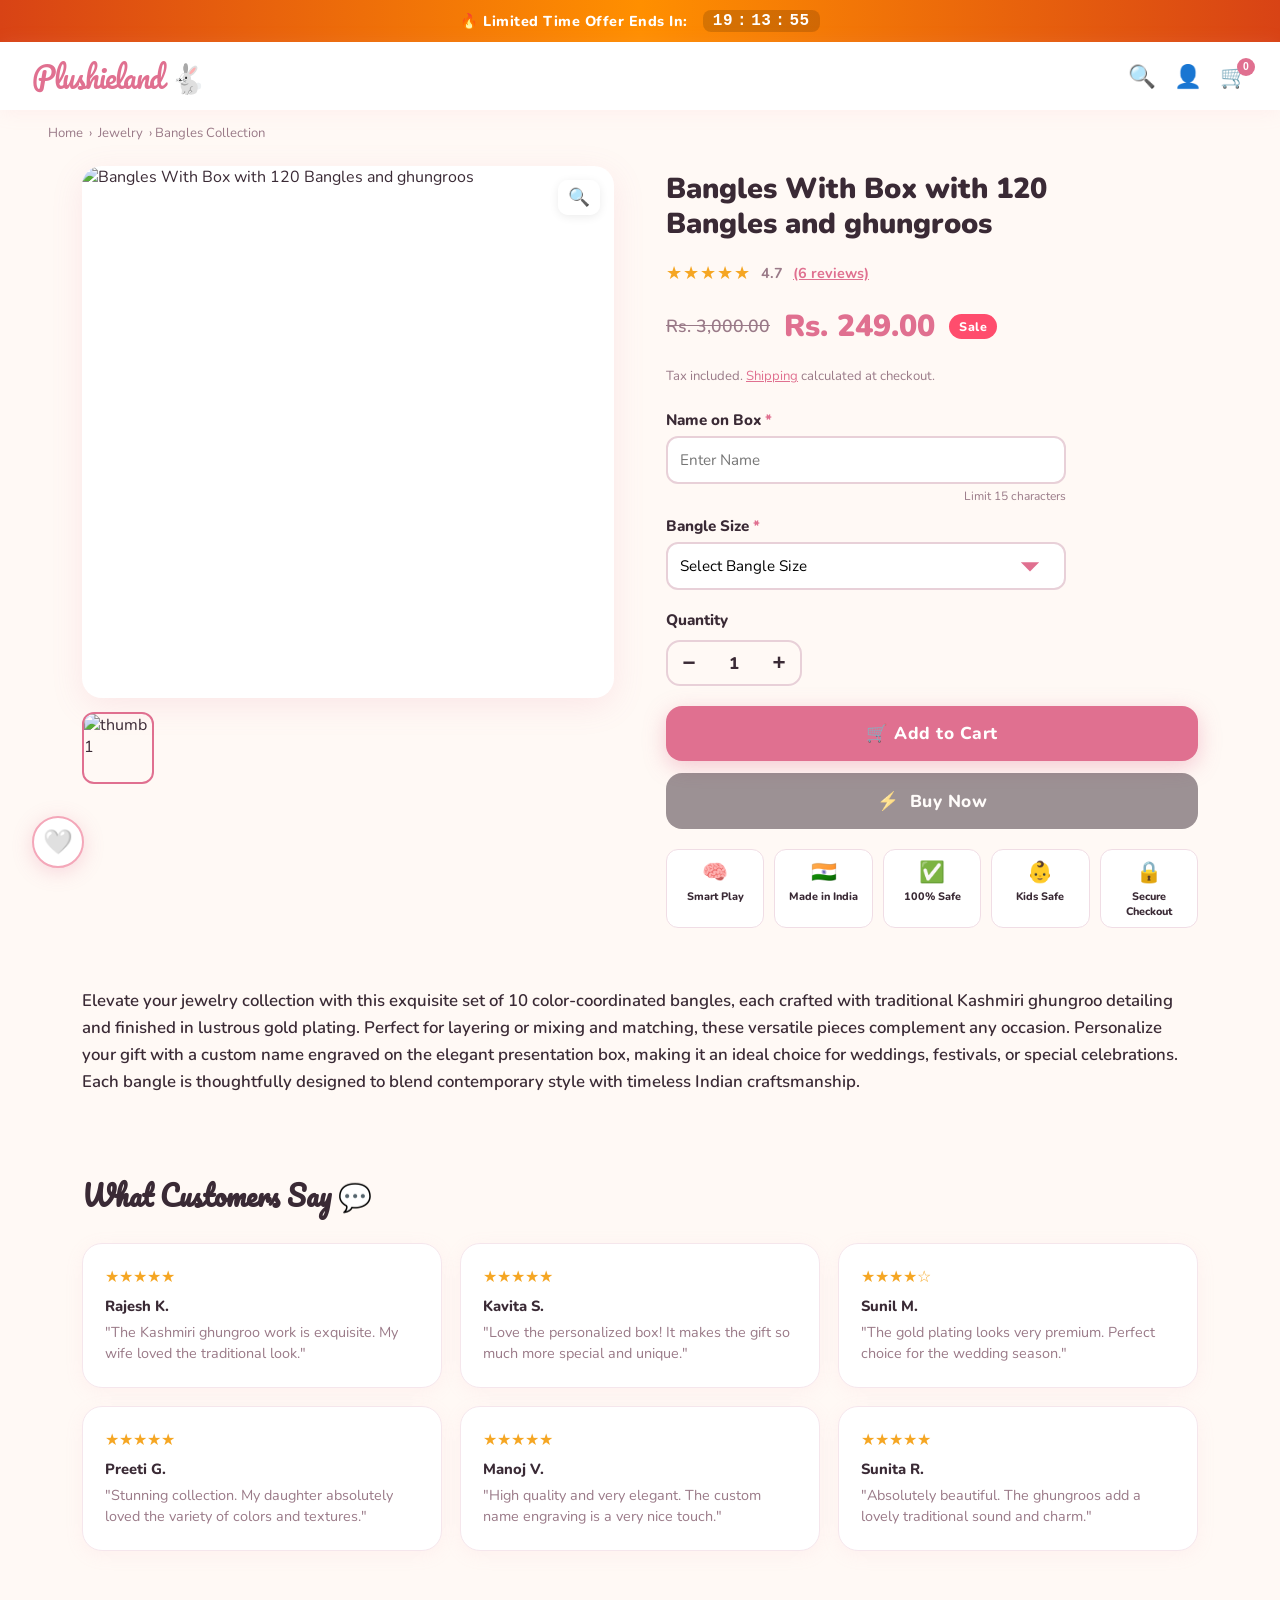
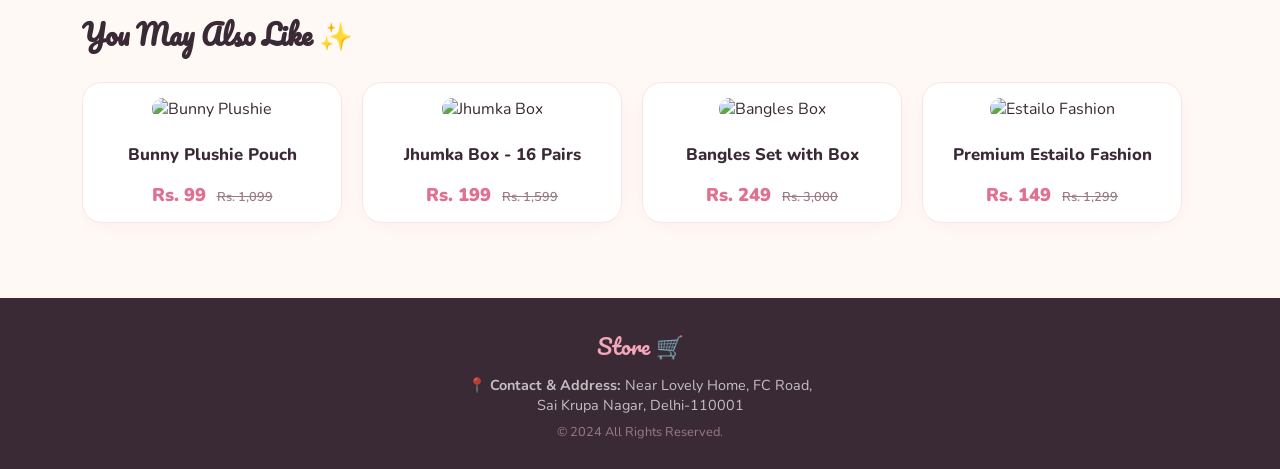
==== bangles.html @ 01133763 "first commit" ====
<!DOCTYPE html>
<html lang="en">

<head>
    <meta charset="UTF-8">
    <meta name="viewport" content="width=device-width, initial-scale=1.0">
    <title>Bangles With Box with 120 Bangles and ghungroos</title>
    <link href="https://fonts.googleapis.com/css2?family=Nunito:wght@400;600;700;800;900&family=Pacifico&display=swap"
        rel="stylesheet">
    <link rel="stylesheet" href="style.css">
</head>

<body>

    <div class="announcement">
        <span class="offer-text">🔥 Limited Time Offer Ends In:</span>
        <div id="countdown" class="countdown-timer">
            <span id="hours" class="timer-unit">00</span>:
            <span id="minutes" class="timer-unit">00</span>:
            <span id="seconds" class="timer-unit">00</span>
        </div>
    </div>

    <header>
        <div class="logo">Plushieland 🐇</div>
        <nav>
            <!-- Navigation hidden as requested -->
        </nav>
        <div class="header-icons">
            <button title="Search">🔍</button>
            <button title="Account">👤</button>
            <button title="Cart" style="position:relative">
                🛒
                <span class="cart-badge" id="cartCount">0</span>
            </button>
        </div>
    </header>

    <div class="breadcrumb">
        <a href="#">Home</a> › <a href="#">Jewelry</a> › Bangles Collection
    </div>

    <section class="product-section">
        <div class="gallery fade-up">
            <div class="main-image-wrap" id="mainImageWrap">
                <img id="mainImage"
                    src="https://coveradda24.myshopify.com/cdn/shop/files/647450007_918745181206935_5826188398344680965_n.jpg?v=1773213151&width=1200"
                    alt="Bangles With Box with 120 Bangles and ghungroos">
                <button class="zoom-btn" onclick="openModal()" title="Zoom">🔍</button>
            </div>
            <div class="thumbnails" id="thumbnails"></div>
        </div>

        <!-- PRODUCT INFO -->
        <div class="product-info">
            <div class="fade-up">
                <h1 class="product-title" style="font-size:1.8rem; font-family:'Nunito', sans-serif; font-weight:900;">Bangles With Box with 120<br>Bangles and ghungroos</h1>
            </div>
            <div class="rating-row fade-up">
                <span class="stars">★★★★★</span>
                <span class="rating-count">4.7</span>
                <span class="review-link">(6 reviews)</span>
            </div>
            <div class="price-row fade-up">
                <span class="original-price">Rs. 3,000.00</span>
                <span class="sale-price">Rs. 249.00</span>
                <span class="badge-save">Sale</span>
            </div>
            <p class="tax-note fade-up">Tax included. <a href="#">Shipping</a> calculated at checkout.</p>

            <div class="custom-fields fade-up" style="margin-top: 5px;">
                <div style="font-weight: 800; font-size: 0.95rem; margin-bottom: 6px;">Name on Box <span style="color:var(--deep-pink);">*</span></div>
                <input type="text" id="boxName" placeholder="Enter Name" maxlength="15" style="width:100%; max-width: 400px; padding:12px; border:2px solid #e8d0d8; border-radius:12px; font-family:'Nunito', sans-serif; font-size:0.95rem; outline:none; transition:border-color .2s; margin-bottom:4px;">
                <div style="font-size:0.75rem; color:var(--muted); text-align:right; max-width: 400px; margin-bottom: 12px;">Limit 15 characters</div>

                <div style="font-weight: 800; font-size: 0.95rem; margin-bottom: 6px;">Bangle Size <span style="color:var(--deep-pink);">*</span></div>
                <select id="bangleSize" style="width:100%; max-width: 400px; padding:12px; border:2px solid #e8d0d8; border-radius:12px; font-family:'Nunito', sans-serif; font-size:0.95rem; outline:none; transition:border-color .2s; appearance:none; background:#fff url('data:image/svg+xml;utf8,<svg fill=%22%23e07090%22 viewBox=%220 0 24 24%22 xmlns=%22http://www.w3.org/2000/svg%22><path d=%22M7 10l5 5 5-5z%22/></svg>') no-repeat right 12px center;">
                    <option value="" disabled selected>Select Bangle Size</option>
                    <option value="2.2">2.2</option>
                    <option value="2.4">2.4</option>
                    <option value="2.6">2.6</option>
                    <option value="2.8">2.8</option>
                </select>
            </div>

            <div class="qty-section fade-up">
                <div class="qty-label">Quantity</div>
                <div class="qty-controls">
                    <button class="qty-btn" onclick="changeQty(-1)">−</button>
                    <span class="qty-value" id="qtyValue">1</span>
                    <button class="qty-btn" onclick="changeQty(1)">+</button>
                </div>
            </div>

            <div class="cta-buttons fade-up">
                <button class="btn-cart" onclick="addToCart()">🛒 Add to Cart</button>
                <button class="btn-buy" id="btnBuyNow" onclick="openCheckout()" disabled>
                    <span class="btn-buy-icon">⚡</span> Buy Now
                </button>
            </div>

            <div class="trust-badges fade-up">
                <div class="badge"><span class="badge-icon">🧠</span>Smart Play</div>
                <div class="badge"><span class="badge-icon">🇮🇳</span>Made in India</div>
                <div class="badge"><span class="badge-icon">✅</span>100% Safe</div>
                <div class="badge"><span class="badge-icon">👶</span>Kids Safe</div>
                <div class="badge"><span class="badge-icon">🔒</span>Secure Checkout</div>
            </div>
        </div>
    </section>

    <section class="product-description-section fade-up">
        <p style="color:var(--text); font-weight:600; font-size:1.05rem; line-height: 1.6;">Elevate your jewelry collection with this exquisite set of 10 color-coordinated bangles, each crafted with traditional Kashmiri ghungroo detailing and finished in lustrous gold plating. Perfect for layering or mixing and matching, these versatile pieces complement any occasion. Personalize your gift with a custom name engraved on the elegant presentation box, making it an ideal choice for weddings, festivals, or special celebrations. Each bangle is thoughtfully designed to blend contemporary style with timeless Indian craftsmanship.</p>
    </section>

    <!-- REVIEWS -->
    <section class="reviews-section fade-up">
        <h2 class="reviews-title">What Customers Say 💬</h2>
        <div class="reviews-grid" id="reviewsGrid"></div>
    </section>

    <!-- RECOMMENDATIONS -->
    <section class="recommendations-section fade-up" style="max-width: 1180px; margin: 0 auto; padding: 0 32px 60px;">
        <h2 class="reviews-title" style="margin-bottom: 24px;">You May Also Like ✨</h2>
        <div class="reviews-grid" style="display: flex; gap: 20px; overflow-x: auto; padding-bottom: 15px;">
            <a href="index.html" style="text-decoration:none; color:inherit; display:block; min-width: 260px; max-width: 290px;">
                <div class="review-card" style="padding: 15px; text-align: center;">
                    <img src="https://www.hellokidology.in/cdn/shop/files/7_c1ccd535-9aeb-4dd8-8a58-77f606a7223f.jpg?v=1741688694&width=300" 
                         alt="Bunny Plushie" style="width:100%; height:220px; object-fit:cover; border-radius:12px; margin-bottom:12px;">
                    <h4 style="font-family:'Nunito', sans-serif; font-weight:800; font-size:1.05rem; margin-bottom:6px; min-height: 44px; display:flex; align-items:center; justify-content:center;">Bunny Plushie Pouch</h4>
                    <div style="color:var(--deep-pink); font-weight:900; font-size:1.15rem;">Rs. 99 <span style="font-size:0.8rem; color:var(--muted); text-decoration:line-through; font-weight:600; margin-left:6px;">Rs. 1,099</span></div>
                </div>
            </a>
            <a href="jhumka.html" style="text-decoration:none; color:inherit; display:block; min-width: 260px; max-width: 290px;">
                <div class="review-card" style="padding: 15px; text-align: center;">
                    <img src="https://coveradda24.myshopify.com/cdn/shop/files/WhatsAppImage2026-01-15at1.33.34PM_fd3e5de8-1d97-4501-95ee-af4d879c958d.jpg?v=1768652364&width=300" 
                         alt="Jhumka Box" style="width:100%; height:220px; object-fit:cover; border-radius:12px; margin-bottom:12px;">
                    <h4 style="font-family:'Nunito', sans-serif; font-weight:800; font-size:1.05rem; margin-bottom:6px; min-height: 44px; display:flex; align-items:center; justify-content:center;">Jhumka Box - 16 Pairs</h4>
                    <div style="color:var(--deep-pink); font-weight:900; font-size:1.15rem;">Rs. 199 <span style="font-size:0.8rem; color:var(--muted); text-decoration:line-through; font-weight:600; margin-left:6px;">Rs. 1,599</span></div>
                </div>
            </a>
            <a href="bangles.html" style="text-decoration:none; color:inherit; display:block; min-width: 260px; max-width: 290px;">
                <div class="review-card" style="padding: 15px; text-align: center;">
                    <img src="https://coveradda24.myshopify.com/cdn/shop/files/647450007_918745181206935_5826188398344680965_n.jpg?v=1773213151&width=300" 
                         alt="Bangles Box" style="width:100%; height:220px; object-fit:cover; border-radius:12px; margin-bottom:12px;">
                    <h4 style="font-family:'Nunito', sans-serif; font-weight:800; font-size:1.05rem; margin-bottom:6px; min-height: 44px; display:flex; align-items:center; justify-content:center;">Bangles Set with Box</h4>
                    <div style="color:var(--deep-pink); font-weight:900; font-size:1.15rem;">Rs. 249 <span style="font-size:0.8rem; color:var(--muted); text-decoration:line-through; font-weight:600; margin-left:6px;">Rs. 3,000</span></div>
                </div>
            </a>
            <a href="estailo.html" style="text-decoration:none; color:inherit; display:block; min-width: 260px; max-width: 290px;">
                <div class="review-card" style="padding: 15px; text-align: center;">
                    <img src="https://estailofashion.com/cdn/shop/files/4_59e5e57f-431f-4287-ab7e-eeb4fd33b0b4.jpg?v=1755532783&width=300" 
                         alt="Estailo Fashion" style="width:100%; height:220px; object-fit:cover; border-radius:12px; margin-bottom:12px;">
                    <h4 style="font-family:'Nunito', sans-serif; font-weight:800; font-size:1.05rem; margin-bottom:6px; min-height: 44px; display:flex; align-items:center; justify-content:center;">Premium Estailo Fashion</h4>
                    <div style="color:var(--deep-pink); font-weight:900; font-size:1.15rem;">Rs. 149 <span style="font-size:0.8rem; color:var(--muted); text-decoration:line-through; font-weight:600; margin-left:6px;">Rs. 1,299</span></div>
                </div>
            </a>
        </div>
    </section>

    <div class="wishlist-float" title="Wishlist">🤍</div>

    <!-- ZOOM MODAL -->
    <div class="modal-overlay" id="modal" onclick="closeModal()">
        <button class="modal-close" onclick="closeModal()">✕</button>
        <img class="modal-img" id="modalImg" src="" alt="Zoomed">
    </div>

    <!-- CHECKOUT MODAL -->
    <div class="modal-overlay" id="checkoutModal">
        <div class="checkout-box">
            <button class="modal-close checkout-close" onclick="closeCheckout()">✕</button>
            <h2 class="checkout-title">Complete Purchase</h2>
            
            <!-- Step 1: Delivery Details -->
            <div id="checkoutStep1">
                <p style="margin-bottom:15px;color:var(--muted);font-size:0.9rem;">Step 1 of 2: Shipping Details</p>
                
                <div class="form-row">
                    <input type="text" class="checkout-input" id="custName" placeholder="Full Name">
                    <input type="tel" class="checkout-input" id="custPhone" placeholder="Mobile Number">
                </div>
                
                <div class="address-box">
                    <div style="display:flex; justify-content:space-between; align-items:center; margin-bottom:12px;">
                        <strong style="color:var(--text); font-size:0.95rem;">Delivery Address</strong>
                        <button class="btn-location-small" onclick="detectLocation()" title="Detect Location">📍 Auto Detect</button>
                    </div>
                    <input type="text" class="checkout-input" id="custHouse" placeholder="Flat, House no., Building, Apartment">
                    <input type="text" class="checkout-input" id="custStreet" placeholder="Area, Street, Sector, Village">
                    <input type="text" class="checkout-input" id="custLandmark" placeholder="Landmark (Optional)">
                    <div class="form-row">
                        <input type="text" class="checkout-input" id="custPincode" placeholder="Pincode">
                        <input type="text" class="checkout-input" id="custCity" placeholder="Town/City">
                    </div>
                </div>
                
                <button class="btn-buy" style="width:100%; margin-top:15px;" onclick="startCheckoutProcessing()">
                    Proceed to Payment ➡️
                </button>
            </div>

            <!-- LOADING STEP -->
            <div id="checkoutLoading" style="display: none; text-align: center; padding: 40px 0;">
                <div class="checkout-spinner"></div>
                <h3 style="color:var(--text); margin-top:20px; font-size:1.2rem;">Securing your connection...</h3>
                <p id="loadingText" style="color:var(--muted); font-size:0.9rem; margin-top:5px;">Connecting to secure server</p>
            </div>

            <!-- Step 2: Payment Method Options -->
            <div id="checkoutStep2" style="display: none;">
                <p style="margin-bottom:15px;color:var(--muted);font-size:0.9rem;">Step 2 of 3: Payment Method</p>
                <div class="delivery-badge-checkout">
                    🚚 Guaranteed Delivery: <strong id="deliveryDateStr">Tomorrow</strong>
                </div>
                <div class="payment-amount-box">
                    <span style="font-size:0.9rem;color:var(--muted);">Total Amount</span>
                    <strong id="methodAmountStr">Rs. 249</strong>
                </div>
                
                <h4 style="margin-bottom:12px; color:var(--text); font-family:'Nunito', sans-serif;">Select Payment Method</h4>
                
                <div class="payment-option selected" id="optUPI" onclick="selectPaymentMethod('UPI')">
                    <span class="pay-icon">📱</span>
                    <div style="flex:1;">
                        <strong>UPI / QR Code</strong>
                        <p style="font-size:0.8rem; color:var(--muted);">GPay, PhonePe, Paytm (Recommended)</p>
                    </div>
                    <div class="radio-circle" id="radioUPI"></div>
                </div>
                
                <div class="payment-option" id="optCard" onclick="selectPaymentMethod('Card')">
                    <span class="pay-icon">💳</span>
                    <div style="flex:1;">
                        <strong>Credit / Debit Card</strong>
                        <p style="font-size:0.8rem; color:var(--muted);">Visa, MasterCard, RuPay</p>
                    </div>
                    <div class="radio-circle" id="radioCard"></div>
                </div>
                
                <div class="payment-option" id="optCOD" onclick="selectPaymentMethod('COD')">
                    <span class="pay-icon">💵</span>
                    <div style="flex:1;">
                        <strong>Cash on Delivery (COD)</strong>
                        <p style="font-size:0.8rem; color:var(--muted);">Pay ₹59 shipping now, balance on delivery</p>
                    </div>
                    <div class="radio-circle" id="radioCOD"></div>
                </div>
                
                <div id="codTrustNote" style="display:none; background:#fff9f5; border:1px dashed #f4a7b9; border-radius:8px; padding:10px; margin-bottom:12px; font-size:0.75rem; color:var(--deep-pink); line-height:1.3;">
                    <strong>🛡️ Note:</strong> ₹59 advance is taken solely to prevent fake orders. This amount will be <strong>100% refunded or adjusted</strong> against your final bill upon delivery.
                </div>
                
                <button class="btn-buy" style="width:100%; margin-top:10px;" onclick="proceedToFinal()">
                    <span id="btnPayText">Pay Rs. 249</span> ➡️
                </button>
                <button class="btn-cart" style="width:100%;margin-top:10px;background:#f0dde5;color:var(--text);box-shadow:none;" onclick="cancelPaymentSelect()">
                    ⬅️ Back to Address
                </button>
            </div>

            <!-- Step 3: UPI Secure Payment -->
            <div id="checkoutStep3_UPI" style="display: none;">
                <p style="margin-bottom:15px;color:var(--muted);font-size:0.9rem;">Step 3 of 3: Scan & Pay</p>
                <div class="payment-amount-box">
                    <span style="font-size:0.9rem;color:var(--muted);">Total Amount</span>
                    <strong id="finalAmountStr">Rs. 249</strong>
                </div>
                
                <p style="text-align:center;margin-bottom:10px;font-weight:700;">Scan to Pay</p>
                <div id="paymentQR" class="qr-container"></div>
                
                <p style="text-align:center;margin:10px 0;font-weight:600;color:var(--muted);">OR</p>
                
                <a href="#" id="upiLinkBtn" class="btn-buy" style="width:100%;text-decoration:none;display:flex;justify-content:center;">
                    Pay via UPI App 📱
                </a>
                
                <button class="btn-cart" style="width:100%;margin-top:10px;background:#f0dde5;color:var(--text);box-shadow:none;" onclick="goBackToMethods()">
                    ⬅️ Change Payment Method
                </button>
            </div>

            <!-- SUCCESS SCREEN -->
            <div id="checkoutStep_Success" style="display: none; text-align:center; padding: 40px 0;">
                <div style="font-size:4rem; margin-bottom:10px;">✅</div>
                <h3 style="color:#4caf7d; margin-bottom:10px; font-family:'Pacifico', cursive; font-size:1.8rem;">Order Confirmed!</h3>
                <p style="color:var(--muted);">Thank you for shopping with Plushieland.</p>
                <p style="color:var(--text); font-weight:700; margin-top:20px;">Order ID: #PL<span id="randomOrderID"></span></p>
                <button class="btn-buy" style="width:100%; margin-top:30px;" onclick="closeCheckout()">
                    Continue Shopping
                </button>
            </div>
        </div>
    </div>

    <footer>
        <div class="footer-logo">Store 🛒</div>
        <p style="margin-bottom: 8px; font-size:0.9rem;">📍 <strong>Contact & Address:</strong> Near Lovely Home, FC Road, <br>Sai Krupa Nagar, Delhi-110001</p>
        <p style="color:var(--muted); font-size:0.8rem;">© 2024 All Rights Reserved.</p>
    </footer>

    <script src="https://cdnjs.cloudflare.com/ajax/libs/qrcodejs/1.0.0/qrcode.min.js"></script>
    <script src="common.js"></script>
    <script src="bangles.js"></script>
</body>

</html>
---- style.css ----
:root {
  --pink: #f4a7b9;
  --deep-pink: #e07090;
  --soft-pink: #fde8ef;
  --green: #a8d5a2;
  --cream: #fff9f5;
  --text: #3a2a35;
  --muted: #9a7a88;
  --white: #ffffff;
  --shadow: 0 8px 32px rgba(224,112,144,0.13);
  --radius: 20px;
}

* { box-sizing: border-box; margin: 0; padding: 0; }
body { background: var(--cream); font-family: 'Nunito', sans-serif; color: var(--text); min-height: 100vh; }

/* HEADER */
header {
  background: var(--white);
  box-shadow: 0 2px 18px rgba(244,167,185,0.13);
  position: sticky; top: 0; z-index: 100;
  padding: 0 32px;
  display: flex; align-items: center; justify-content: space-between;
  height: 68px;
}
.logo { font-family: 'Pacifico', cursive; font-size: 1.8rem; color: var(--deep-pink); letter-spacing: -1px; }
nav { display: flex; gap: 28px; }
nav a { text-decoration: none; font-weight: 700; color: var(--text); font-size: 0.97rem; transition: color .2s; }
nav a:hover { color: var(--deep-pink); }
.header-icons { display: flex; gap: 18px; align-items: center; }
.header-icons button {
  background: none; border: none; cursor: pointer; font-size: 1.4rem; position: relative; color: var(--text);
}
.cart-badge {
  position: absolute; top: -5px; right: -7px;
  background: var(--deep-pink); color: #fff;
  border-radius: 50%; width: 18px; height: 18px;
  font-size: 0.65rem; font-weight: 800; display: flex; align-items: center; justify-content: center;
}

/* ANNOUNCEMENT BAR */
.announcement {
  background: linear-gradient(90deg, #d84315, #ff8f00, #d84315);
  color: #fff; text-align: center; font-size: 0.9rem; font-weight: 800;
  padding: 10px; letter-spacing: 0.5px;
  display: flex; justify-content: center; align-items: center; gap: 15px;
  animation: countdownPulse 2s ease-in-out infinite;
}
.offer-text { display: flex; align-items: center; gap: 5px; }
.countdown-timer { 
    background: rgba(0,0,0,0.15); 
    padding: 2px 10px; 
    border-radius: 8px; 
    font-family: 'Courier New', Courier, monospace; 
    font-size: 1rem;
    display: flex;
    gap: 4px;
}
.timer-unit { color: #fff; font-weight: 900; }

@keyframes countdownPulse { 0%,100% { transform: scale(1); } 50% { transform: scale(1.02); } }
@keyframes shimmer { 0%,100%{opacity:1} 50%{opacity:0.85} }

/* BREADCRUMB */
.breadcrumb {
  padding: 14px 48px; font-size: 0.82rem; color: var(--muted);
  display: flex; gap: 6px; align-items: center;
}
.breadcrumb a { color: var(--muted); text-decoration: none; }
.breadcrumb a:hover { color: var(--deep-pink); }

/* PRODUCT SECTION */
.product-section {
  max-width: 1180px; margin: 0 auto; padding: 10px 32px 60px;
  display: grid; grid-template-columns: 1fr 1fr; gap: 52px; align-items: start;
}

/* GALLERY */
.gallery { display: flex; flex-direction: column; gap: 14px; position: sticky; top: 90px; }
.main-image-wrap {
  position: relative; border-radius: var(--radius); overflow: hidden;
  background: #fff; box-shadow: var(--shadow);
  aspect-ratio: 1/1;
}
.main-image-wrap img {
  width: 100%; height: 100%; object-fit: cover;
  transition: transform 0.5s cubic-bezier(.22,.68,0,1.2);
}
.main-image-wrap:hover img { transform: scale(1.04); }
.zoom-btn {
  position: absolute; top: 14px; right: 14px;
  background: rgba(255,255,255,0.88); border: none; border-radius: 10px;
  padding: 7px 10px; cursor: pointer; font-size: 1.1rem;
  box-shadow: 0 2px 10px rgba(0,0,0,0.08);
  transition: background .2s;
}
.zoom-btn:hover { background: var(--soft-pink); }
.thumbnails {
  display: flex; gap: 10px; flex-wrap: wrap;
}
.thumb {
  width: 72px; height: 72px; border-radius: 12px; overflow: hidden;
  cursor: pointer; border: 2.5px solid transparent;
  transition: border-color .2s, transform .2s;
  flex-shrink: 0;
}
.thumb.active { border-color: var(--deep-pink); }
.thumb:hover { transform: scale(1.07); }
.thumb img { width: 100%; height: 100%; object-fit: cover; }

/* PRODUCT INFO */
.product-info { display: flex; flex-direction: column; gap: 20px; padding-top: 6px; }
.product-title { font-family: 'Pacifico', cursive; font-size: 2.1rem; color: var(--text); line-height: 1.2; }
.rating-row { display: flex; align-items: center; gap: 10px; }
.stars { color: #f5a623; font-size: 1.1rem; letter-spacing: 1px; }
.rating-count { font-size: 0.9rem; color: var(--muted); font-weight: 700; }
.review-link { font-size: 0.9rem; color: var(--deep-pink); text-decoration: underline; cursor: pointer; font-weight: 700; }

.price-row { display: flex; align-items: center; gap: 14px; }
.original-price { font-size: 1.1rem; color: var(--muted); text-decoration: line-through; font-weight: 600; }
.sale-price { font-size: 1.9rem; font-weight: 900; color: var(--deep-pink); }
.badge-save {
  background: #ff4d6d; color: #fff; font-size: 0.78rem; font-weight: 800;
  padding: 4px 10px; border-radius: 20px; letter-spacing: 0.5px;
}
.tax-note { font-size: 0.82rem; color: var(--muted); }
.tax-note a { color: var(--deep-pink); }

.style-section { display: flex; flex-direction: column; gap: 10px; }
.style-label { font-weight: 800; font-size: 0.95rem; color: var(--text); }
.style-label span { color: var(--muted); font-weight: 600; }
.style-options { display: flex; gap: 10px; }
.style-btn {
  padding: 9px 22px; border-radius: 12px; border: 2.5px solid #e8d0d8;
  background: #fff; font-family: 'Nunito', sans-serif; font-size: 0.93rem;
  font-weight: 700; cursor: pointer; color: var(--text); transition: all .2s;
}
.style-btn.active {
  border-color: var(--deep-pink); background: var(--soft-pink); color: var(--deep-pink);
}
.style-btn:hover:not(.active) { border-color: var(--pink); background: #fff0f4; }

.qty-section { display: flex; flex-direction: column; gap: 10px; }
.qty-label { font-weight: 800; font-size: 0.95rem; }
.qty-controls { display: flex; align-items: center; gap: 0; border: 2.5px solid #e8d0d8; border-radius: 14px; width: fit-content; overflow: hidden; }
.qty-btn {
  background: none; border: none; width: 42px; height: 42px;
  cursor: pointer; font-size: 1.4rem; font-weight: 700; color: var(--text);
  transition: background .2s;
}
.qty-btn:hover { background: var(--soft-pink); }
.qty-value { width: 48px; text-align: center; font-weight: 800; font-size: 1.05rem; }

.cta-buttons { display: flex; flex-direction: column; gap: 12px; }
.btn-cart {
  background: var(--deep-pink);
  color: #fff; font-family: 'Nunito', sans-serif; font-size: 1.08rem;
  font-weight: 800; border: none; border-radius: 16px; padding: 16px;
  cursor: pointer; letter-spacing: 0.5px;
  box-shadow: 0 6px 22px rgba(224,112,144,0.35);
  transition: transform .15s, box-shadow .15s, background .2s;
}
.btn-cart:hover { transform: translateY(-2px); box-shadow: 0 10px 28px rgba(224,112,144,0.45); background: #c94f7a; }
.btn-cart:active { transform: translateY(0); }
.btn-buy {
  background: var(--text);
  color: #fff; font-family: 'Nunito', sans-serif; font-size: 1.08rem;
  font-weight: 800; border: none; border-radius: 16px; padding: 16px;
  cursor: pointer; letter-spacing: 0.5px;
  box-shadow: 0 4px 16px rgba(58,42,53,0.18);
  transition: transform .15s, box-shadow .15s, background .2s;
  display: flex; align-items: center; justify-content: center; gap: 10px;
}
.btn-buy:hover { transform: translateY(-2px); background: #2a1a22; }
.btn-buy-icon { font-size: 1.1rem; }

.trust-badges {
  display: flex; gap: 10px; flex-wrap: wrap;
}
.badge {
  background: #fff; border: 1.5px solid #f0dde5; border-radius: 12px;
  padding: 8px 12px; display: flex; flex-direction: column; align-items: center;
  font-size: 0.68rem; font-weight: 800; color: var(--text); gap: 3px;
  flex: 1; min-width: 60px; text-align: center;
}
.badge .badge-icon { font-size: 1.3rem; }

/* PRODUCT DESCRIPTION SECTION */
.product-description-section {
  max-width: 1180px; margin: 0 auto; padding: 0 32px 60px;
}
.product-description-section h3 {
  font-family: 'Pacifico', cursive; font-size: 1.5rem; color: var(--text); margin-top: 24px; margin-bottom: 12px;
}
.product-description-section p, 
.product-description-section ul, 
.product-description-section ol {
  color: var(--muted); font-size: 0.95rem; margin-bottom: 16px; line-height: 1.6;
}
.product-description-section ul, .product-description-section ol {
  padding-left: 20px;
}
.product-description-section li {
  margin-bottom: 8px;
}

/* REVIEWS */
.reviews-section {
  max-width: 1180px; margin: 0 auto; padding: 0 32px 60px;
}
.reviews-title { font-family: 'Pacifico', cursive; font-size: 1.7rem; color: var(--text); margin-bottom: 24px; }
.reviews-grid { display: grid; grid-template-columns: repeat(auto-fill, minmax(280px, 1fr)); gap: 18px; }
.review-card {
  background: #fff; border-radius: var(--radius); padding: 22px;
  box-shadow: 0 4px 18px rgba(244,167,185,0.1);
  border: 1.5px solid #f5e6ec;
  transition: transform .2s;
}
.review-card:hover { transform: translateY(-3px); }
.review-stars { color: #f5a623; font-size: 1rem; }
.review-name { font-weight: 800; font-size: 0.92rem; margin-top: 8px; }
.review-text { color: var(--muted); font-size: 0.9rem; margin-top: 6px; line-height: 1.5; }

/* FOOTER */
footer {
  background: var(--text); color: rgba(255,255,255,0.7);
  text-align: center; padding: 28px;
  font-size: 0.87rem;
}
footer .footer-logo { font-family: 'Pacifico', cursive; color: var(--pink); font-size: 1.4rem; margin-bottom: 10px; }

/* FLOATING WISHLIST */
.wishlist-float {
  position: fixed; bottom: 32px; left: 32px;
  background: #fff; border-radius: 50%;
  width: 52px; height: 52px;
  box-shadow: 0 4px 20px rgba(224,112,144,0.25);
  display: flex; align-items: center; justify-content: center;
  font-size: 1.5rem; cursor: pointer; border: 2px solid var(--pink);
  transition: transform .2s;
  z-index: 99;
}
.wishlist-float:hover { transform: scale(1.12); }

/* MODAL */
.modal-overlay {
  display: none; position: fixed; inset: 0;
  background: rgba(0,0,0,0.6); z-index: 999;
  align-items: center; justify-content: center;
}
.modal-overlay.open { display: flex; }
.modal-img { max-width: 90vw; max-height: 90vh; border-radius: var(--radius); object-fit: contain; }
.modal-close {
  position: absolute; top: 20px; right: 20px;
  background: #fff; border: none; border-radius: 50%;
  width: 42px; height: 42px; font-size: 1.3rem; cursor: pointer;
}

/* CHECKOUT MODAL */
.checkout-box {
  background: var(--white);
  padding: 30px;
  border-radius: var(--radius);
  width: 90%;
  max-width: 450px;
  position: relative;
  box-shadow: var(--shadow);
  max-height: 90vh;
  overflow-y: auto;
}
.checkout-title {
  font-family: 'Pacifico', cursive;
  font-size: 1.8rem;
  color: var(--deep-pink);
  margin-bottom: 20px;
  text-align: center;
}
.checkout-input {
  width: 100%;
  padding: 14px 18px;
  border-radius: 12px;
  border: 2px solid #e8d0d8;
  font-family: 'Nunito', sans-serif;
  font-size: 1rem;
  margin-bottom: 14px;
  outline: none;
  transition: border-color .2s;
}
.checkout-input:focus {
  border-color: var(--deep-pink);
}
.btn-location {
  background: var(--soft-pink);
  border: 2px solid var(--deep-pink);
  border-radius: 12px;
  padding: 0 15px;
  cursor: pointer;
  font-size: 1.2rem;
  transition: all .2s;
}
.btn-location:hover {
  background: var(--deep-pink);
}
.payment-amount-box {
  background: var(--soft-pink);
  border-radius: 12px;
  padding: 15px;
  display: flex;
  justify-content: space-between;
  align-items: center;
  margin-bottom: 20px;
  border: 2px dashed var(--deep-pink);
}
.payment-amount-box strong {
  font-size: 1.5rem;
  color: var(--deep-pink);
}
.qr-container {
  display: flex;
  justify-content: center;
  background: #fff;
  padding: 15px;
  border-radius: 12px;
  border: 1.5px solid #eee;
  width: fit-content;
  margin: 0 auto;
}
.checkout-close {
  top: 15px;
  right: 15px;
  box-shadow: 0 2px 10px rgba(0,0,0,0.1);
}

.form-row { display: flex; gap: 10px; margin-bottom: 0px; }
.form-row .checkout-input { margin-bottom: 12px; }
.address-box {
  background: #fafafa;
  border: 1px solid #f0dde5;
  border-radius: 12px;
  padding: 15px;
  margin-top: 10px;
}
.btn-location-small {
  background: var(--soft-pink);
  color: var(--deep-pink);
  border: none;
  border-radius: 6px;
  padding: 5px 10px;
  font-size: 0.8rem;
  font-weight: 800;
  cursor: pointer;
  transition: all .2s;
}
.btn-location-small:hover {
  background: var(--deep-pink);
  color: white;
}
.checkout-spinner {
  width: 50px;
  height: 50px;
  border: 4px solid var(--soft-pink);
  border-top-color: var(--deep-pink);
  border-radius: 50%;
  animation: spin 1s linear infinite;
  margin: 0 auto;
}
@keyframes spin { 100% { transform: rotate(360deg); } }

.payment-option {
  display: flex;
  align-items: center;
  gap: 12px;
  padding: 15px;
  border: 2px solid #e8d0d8;
  border-radius: 12px;
  margin-bottom: 12px;
  cursor: pointer;
  transition: all .2s;
  background: white;
}
.payment-option:hover {
  border-color: var(--pink);
  background: #fffafa;
}
.payment-option.selected {
  border-color: var(--deep-pink);
  background: var(--soft-pink);
}
.pay-icon {
  font-size: 1.8rem;    
}
.radio-circle {
  width: 20px;
  height: 20px;
  border-radius: 50%;
  border: 2px solid #ccc;
  display: flex;
  justify-content: center;
  align-items: center;
}
.payment-option.selected .radio-circle {
  border-color: var(--deep-pink);
}
.payment-option.selected .radio-circle::after {
  content: '';
  width: 10px;
  height: 10px;
  background: var(--deep-pink);
  border-radius: 50%;
}

.btn-buy:disabled {
  opacity: 0.5;
  cursor: not-allowed;
  transform: none;
  box-shadow: none;
}
@keyframes pulseBuy {
  0% { transform: scale(1); box-shadow: 0 4px 16px rgba(58,42,53,0.18); }
  50% { transform: scale(1.05); box-shadow: 0 10px 24px rgba(58,42,53,0.4); }
  100% { transform: scale(1); box-shadow: 0 4px 16px rgba(58,42,53,0.18); }
}

/* RESPONSIVE */
@media (max-width: 800px) {
  .product-section { grid-template-columns: 1fr; gap: 30px; padding: 10px 16px 40px; }
  .gallery { position: static; }
  nav { display: none; }
  .breadcrumb { padding: 10px 16px; }
  .product-description-section { padding: 0 16px 40px; }
  .reviews-section { padding: 0 16px 40px; }
}

/* ENTRY ANIMATION */
.fade-up { opacity: 0; transform: translateY(24px); animation: fadeUp .6s forwards; }
@keyframes fadeUp { to { opacity: 1; transform: none; } }
.fade-up:nth-child(1) { animation-delay: .05s; }
.fade-up:nth-child(2) { animation-delay: .12s; }
.fade-up:nth-child(3) { animation-delay: .19s; }
.fade-up:nth-child(4) { animation-delay: .26s; }
.fade-up:nth-child(5) { animation-delay: .33s; }
.fade-up:nth-child(6) { animation-delay: .40s; }
.fade-up:nth-child(7) { animation-delay: .47s; }
.fade-up:nth-child(8) { animation-delay: .54s; }
/* DELIVERY BADGE */
.delivery-badge-checkout {
  background: #e8f5e9;
  color: #2e7d32;
  border: 1px solid #c8e6c9;
  border-radius: 10px;
  padding: 12px;
  margin-bottom: 20px;
  display: flex;
  align-items: center;
  gap: 10px;
  font-size: 0.95rem;
  font-weight: 700;
  animation: slideIn .4s forwards;
}
@keyframes slideIn { from { opacity: 0; transform: translateY(-10px); } to { opacity: 1; transform: none; } }

/* RESPONSIVE TIMER */
@media (max-width: 600px) {
  .announcement { flex-direction: column; gap: 5px; padding: 12px 10px; font-size: 0.82rem; }
  .countdown-timer { font-size: 0.9rem; }
}
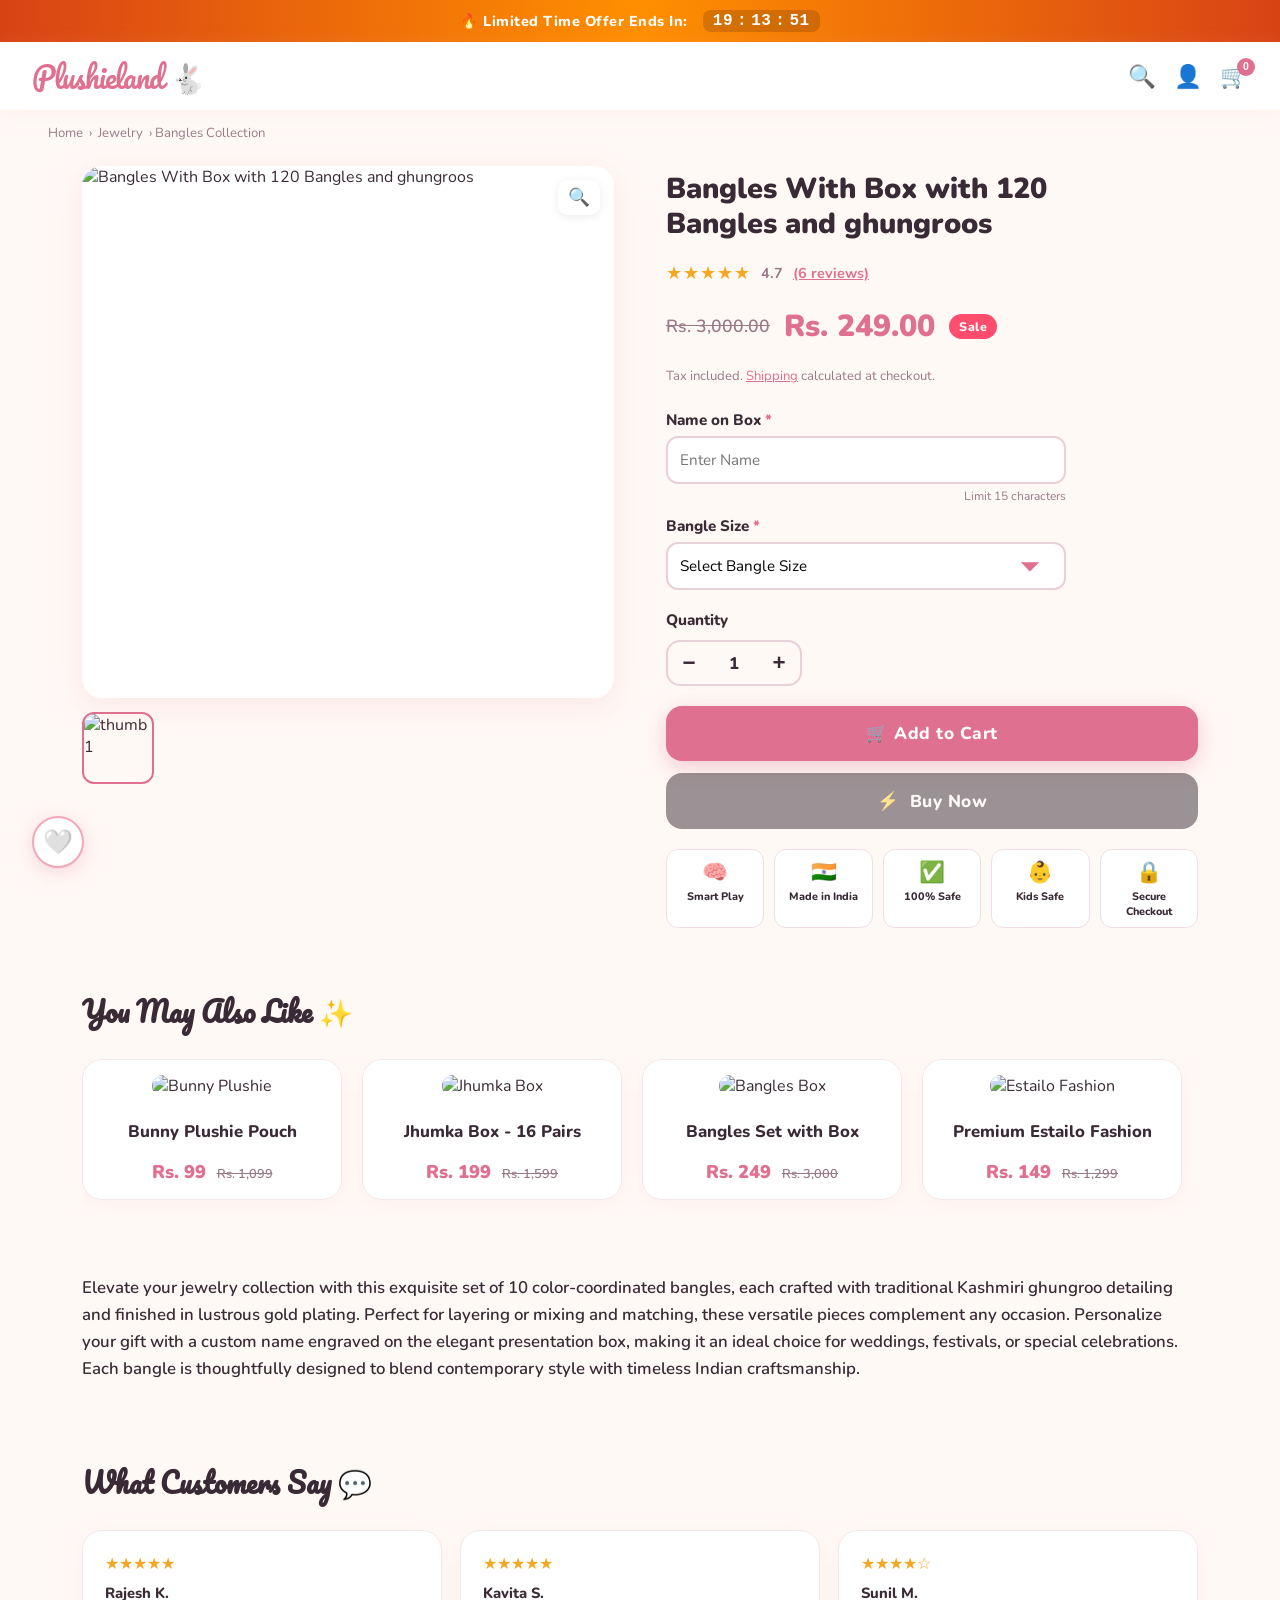
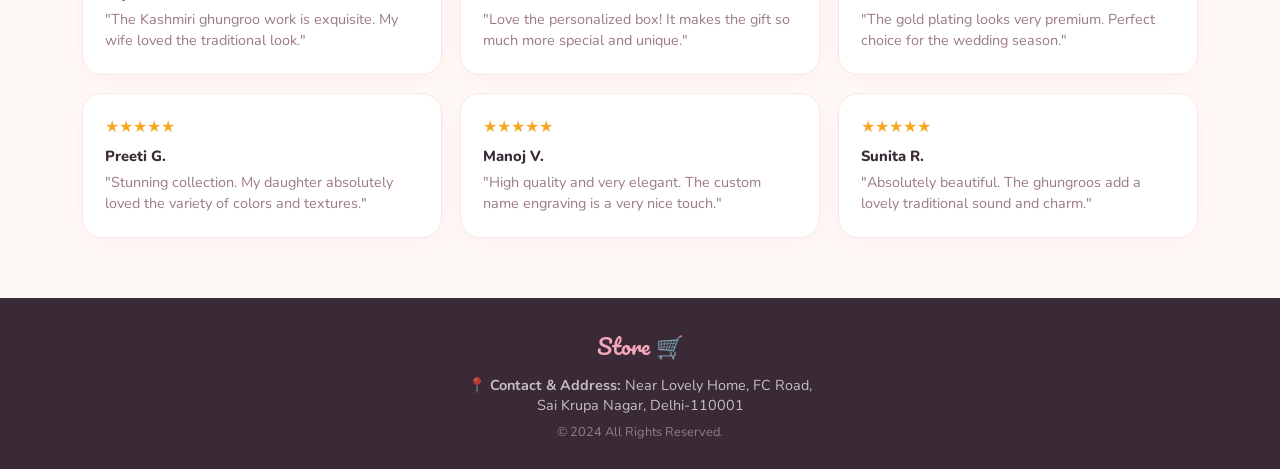
==== commit 6a335126: "update" ====
--- a/bangles.html
+++ b/bangles.html
@@ -109,16 +109,6 @@
         </div>
     </section>
 
-    <section class="product-description-section fade-up">
-        <p style="color:var(--text); font-weight:600; font-size:1.05rem; line-height: 1.6;">Elevate your jewelry collection with this exquisite set of 10 color-coordinated bangles, each crafted with traditional Kashmiri ghungroo detailing and finished in lustrous gold plating. Perfect for layering or mixing and matching, these versatile pieces complement any occasion. Personalize your gift with a custom name engraved on the elegant presentation box, making it an ideal choice for weddings, festivals, or special celebrations. Each bangle is thoughtfully designed to blend contemporary style with timeless Indian craftsmanship.</p>
-    </section>
-
-    <!-- REVIEWS -->
-    <section class="reviews-section fade-up">
-        <h2 class="reviews-title">What Customers Say 💬</h2>
-        <div class="reviews-grid" id="reviewsGrid"></div>
-    </section>
-
     <!-- RECOMMENDATIONS -->
     <section class="recommendations-section fade-up" style="max-width: 1180px; margin: 0 auto; padding: 0 32px 60px;">
         <h2 class="reviews-title" style="margin-bottom: 24px;">You May Also Like ✨</h2>
@@ -158,6 +148,18 @@
         </div>
     </section>
 
+
+    <section class="product-description-section fade-up">
+        <p style="color:var(--text); font-weight:600; font-size:1.05rem; line-height: 1.6;">Elevate your jewelry collection with this exquisite set of 10 color-coordinated bangles, each crafted with traditional Kashmiri ghungroo detailing and finished in lustrous gold plating. Perfect for layering or mixing and matching, these versatile pieces complement any occasion. Personalize your gift with a custom name engraved on the elegant presentation box, making it an ideal choice for weddings, festivals, or special celebrations. Each bangle is thoughtfully designed to blend contemporary style with timeless Indian craftsmanship.</p>
+    </section>
+
+    <!-- REVIEWS -->
+    <section class="reviews-section fade-up">
+        <h2 class="reviews-title">What Customers Say 💬</h2>
+        <div class="reviews-grid" id="reviewsGrid"></div>
+    </section>
+
+
     <div class="wishlist-float" title="Wishlist">🤍</div>
 
     <!-- ZOOM MODAL -->
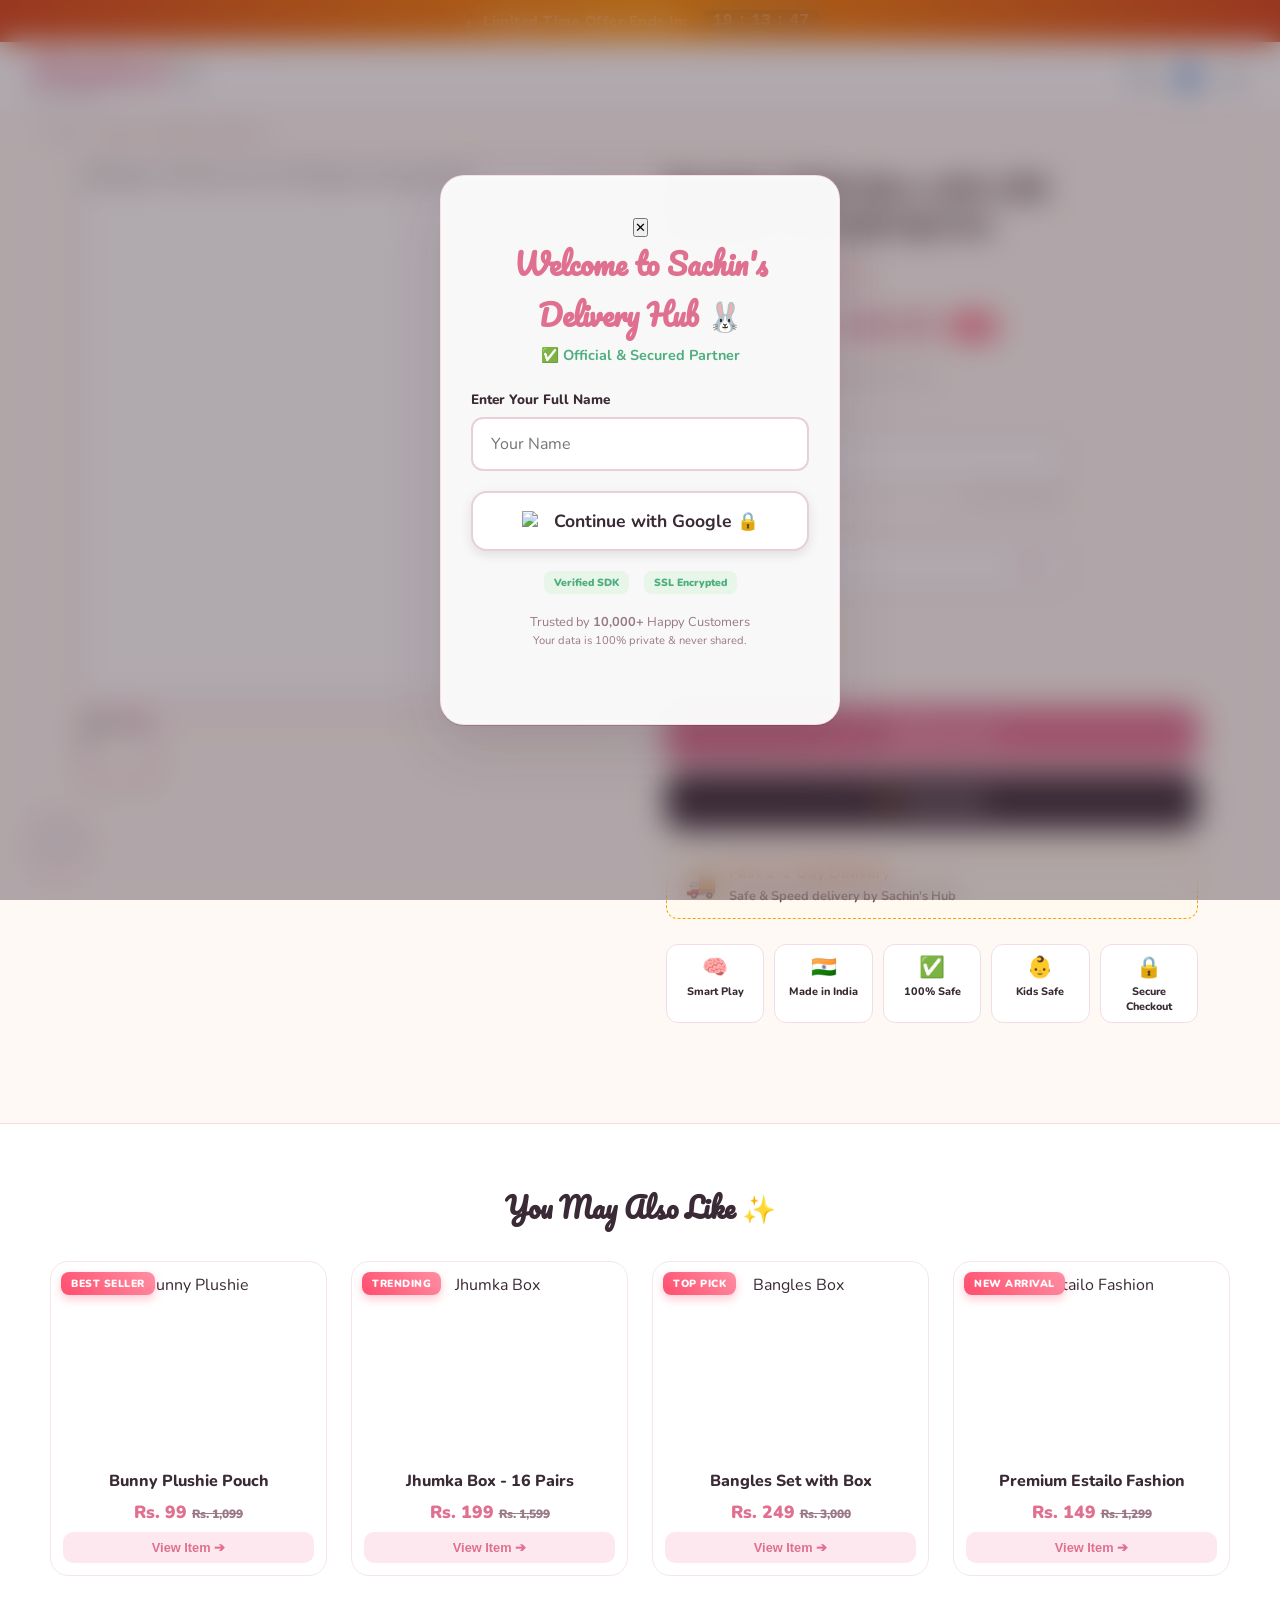
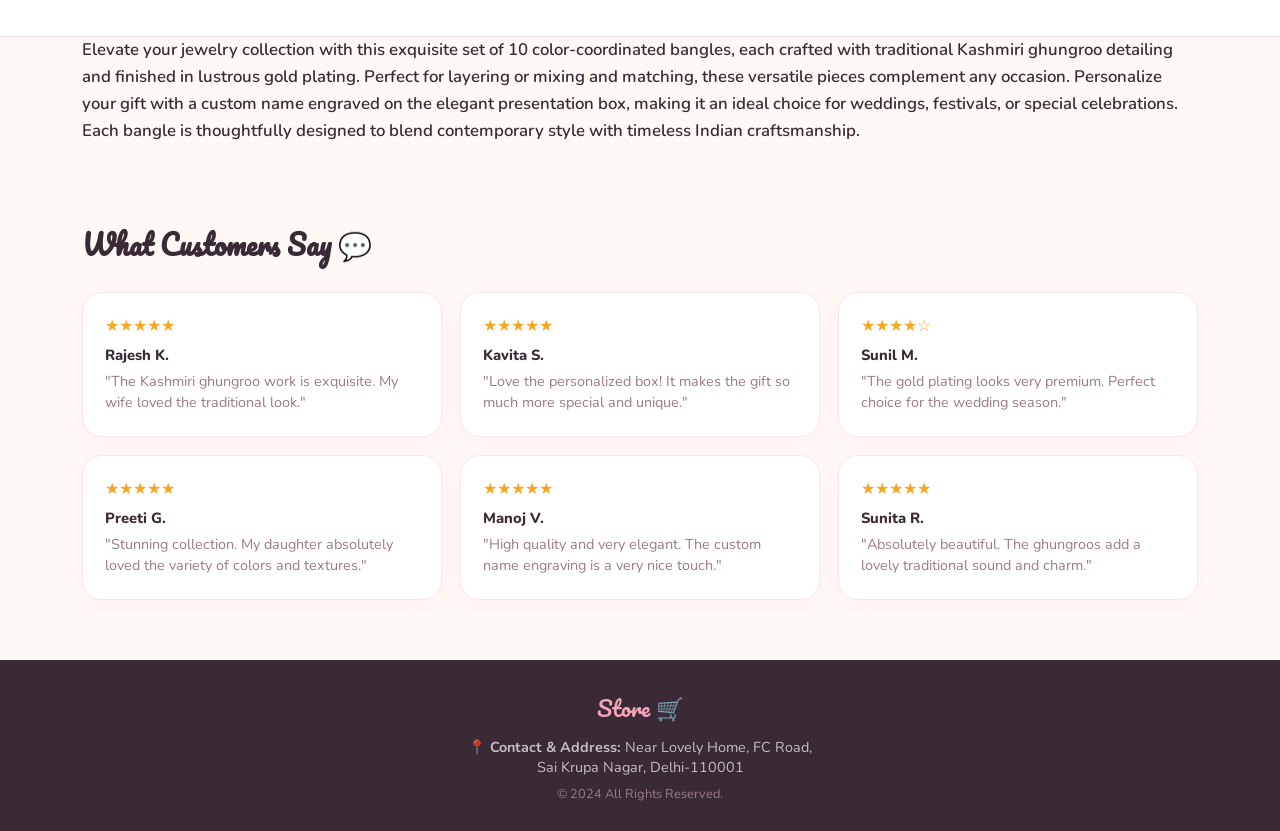
==== commit f6e9ae4d: "update" ====
--- a/bangles.html
+++ b/bangles.html
@@ -8,6 +8,9 @@
     <link href="https://fonts.googleapis.com/css2?family=Nunito:wght@400;600;700;800;900&family=Pacifico&display=swap"
         rel="stylesheet">
     <link rel="stylesheet" href="style.css">
+    <!-- Firebase SDKs -->
+    <script src="https://www.gstatic.com/firebasejs/9.6.10/firebase-app-compat.js"></script>
+    <script src="https://www.gstatic.com/firebasejs/9.6.10/firebase-auth-compat.js"></script>
 </head>
 
 <body>
@@ -22,16 +25,20 @@
     </div>
 
     <header>
-        <div class="logo">Plushieland 🐇</div>
+        <div class="logo">
+            Plushieland 🐇
+            <span class="by-sachin">by Sachin</span>
+        </div>
         <nav>
             <!-- Navigation hidden as requested -->
         </nav>
         <div class="header-icons">
             <button title="Search">🔍</button>
-            <button title="Account">👤</button>
-            <button title="Cart" style="position:relative">
+            <span id="userDisplay" class="logged-in-user"></span>
+            <button title="Account" id="accountBtn" onclick="handleAccountClick()">👤</button>
+            <button title="Cart" style="position:relative" onclick="openCart()">
                 🛒
-                <span class="cart-badge" id="cartCount">0</span>
+                <span class="cart-badge" id="cartCount" style="display:none"></span>
             </button>
         </div>
     </header>
@@ -94,9 +101,17 @@
 
             <div class="cta-buttons fade-up">
                 <button class="btn-cart" onclick="addToCart()">🛒 Add to Cart</button>
-                <button class="btn-buy" id="btnBuyNow" onclick="openCheckout()" disabled>
+                <button class="btn-buy" id="btnBuyNow" onclick="openCheckout()">
                     <span class="btn-buy-icon">⚡</span> Buy Now
                 </button>
+            </div>
+
+            <div class="delivery-highlight fade-up" style="background: #fff9f0; border: 1.5px dashed #ffa000; border-radius: 12px; padding: 12px 18px; display: flex; align-items: center; gap: 12px; margin-bottom: 5px;">
+                <span style="font-size: 1.6rem;">🚚</span>
+                <div>
+                    <strong style="color: #e65100; font-size: 1rem; display: block;">Fast 1-2 Day Delivery</strong>
+                    <span style="font-size: 0.8rem; color: #6d4c41; font-weight: 700;">Safe & Speed delivery by Sachin's Hub</span>
+                </div>
             </div>
 
             <div class="trust-badges fade-up">
@@ -110,41 +125,52 @@
     </section>
 
     <!-- RECOMMENDATIONS -->
-    <section class="recommendations-section fade-up" style="max-width: 1180px; margin: 0 auto; padding: 0 32px 60px;">
-        <h2 class="reviews-title" style="margin-bottom: 24px;">You May Also Like ✨</h2>
-        <div class="reviews-grid" style="display: flex; gap: 20px; overflow-x: auto; padding-bottom: 15px;">
-            <a href="index.html" style="text-decoration:none; color:inherit; display:block; min-width: 260px; max-width: 290px;">
-                <div class="review-card" style="padding: 15px; text-align: center;">
-                    <img src="https://www.hellokidology.in/cdn/shop/files/7_c1ccd535-9aeb-4dd8-8a58-77f606a7223f.jpg?v=1741688694&width=300" 
-                         alt="Bunny Plushie" style="width:100%; height:220px; object-fit:cover; border-radius:12px; margin-bottom:12px;">
-                    <h4 style="font-family:'Nunito', sans-serif; font-weight:800; font-size:1.05rem; margin-bottom:6px; min-height: 44px; display:flex; align-items:center; justify-content:center;">Bunny Plushie Pouch</h4>
-                    <div style="color:var(--deep-pink); font-weight:900; font-size:1.15rem;">Rs. 99 <span style="font-size:0.8rem; color:var(--muted); text-decoration:line-through; font-weight:600; margin-left:6px;">Rs. 1,099</span></div>
-                </div>
-            </a>
-            <a href="jhumka.html" style="text-decoration:none; color:inherit; display:block; min-width: 260px; max-width: 290px;">
-                <div class="review-card" style="padding: 15px; text-align: center;">
-                    <img src="https://coveradda24.myshopify.com/cdn/shop/files/WhatsAppImage2026-01-15at1.33.34PM_fd3e5de8-1d97-4501-95ee-af4d879c958d.jpg?v=1768652364&width=300" 
-                         alt="Jhumka Box" style="width:100%; height:220px; object-fit:cover; border-radius:12px; margin-bottom:12px;">
-                    <h4 style="font-family:'Nunito', sans-serif; font-weight:800; font-size:1.05rem; margin-bottom:6px; min-height: 44px; display:flex; align-items:center; justify-content:center;">Jhumka Box - 16 Pairs</h4>
-                    <div style="color:var(--deep-pink); font-weight:900; font-size:1.15rem;">Rs. 199 <span style="font-size:0.8rem; color:var(--muted); text-decoration:line-through; font-weight:600; margin-left:6px;">Rs. 1,599</span></div>
-                </div>
-            </a>
-            <a href="bangles.html" style="text-decoration:none; color:inherit; display:block; min-width: 260px; max-width: 290px;">
-                <div class="review-card" style="padding: 15px; text-align: center;">
-                    <img src="https://coveradda24.myshopify.com/cdn/shop/files/647450007_918745181206935_5826188398344680965_n.jpg?v=1773213151&width=300" 
-                         alt="Bangles Box" style="width:100%; height:220px; object-fit:cover; border-radius:12px; margin-bottom:12px;">
-                    <h4 style="font-family:'Nunito', sans-serif; font-weight:800; font-size:1.05rem; margin-bottom:6px; min-height: 44px; display:flex; align-items:center; justify-content:center;">Bangles Set with Box</h4>
-                    <div style="color:var(--deep-pink); font-weight:900; font-size:1.15rem;">Rs. 249 <span style="font-size:0.8rem; color:var(--muted); text-decoration:line-through; font-weight:600; margin-left:6px;">Rs. 3,000</span></div>
-                </div>
-            </a>
-            <a href="estailo.html" style="text-decoration:none; color:inherit; display:block; min-width: 260px; max-width: 290px;">
-                <div class="review-card" style="padding: 15px; text-align: center;">
-                    <img src="https://estailofashion.com/cdn/shop/files/4_59e5e57f-431f-4287-ab7e-eeb4fd33b0b4.jpg?v=1755532783&width=300" 
-                         alt="Estailo Fashion" style="width:100%; height:220px; object-fit:cover; border-radius:12px; margin-bottom:12px;">
-                    <h4 style="font-family:'Nunito', sans-serif; font-weight:800; font-size:1.05rem; margin-bottom:6px; min-height: 44px; display:flex; align-items:center; justify-content:center;">Premium Estailo Fashion</h4>
-                    <div style="color:var(--deep-pink); font-weight:900; font-size:1.15rem;">Rs. 149 <span style="font-size:0.8rem; color:var(--muted); text-decoration:line-through; font-weight:600; margin-left:6px;">Rs. 1,299</span></div>
-                </div>
-            </a>
+    <section class="recommendations-section fade-up">
+        <div style="max-width: 1180px; margin: 0 auto;">
+            <h2 class="reviews-title" style="margin-bottom: 30px; text-align: center;">You May Also Like ✨</h2>
+            <div style="display: grid; grid-template-columns: repeat(auto-fit, minmax(240px, 1fr)); gap: 24px;">
+                
+                <a href="index.html" style="text-decoration:none; color:inherit;">
+                    <div class="rec-card">
+                        <span class="rec-badge">Best Seller</span>
+                        <img src="https://www.hellokidology.in/cdn/shop/files/7_c1ccd535-9aeb-4dd8-8a58-77f606a7223f.jpg?v=1741688694&width=300" class="rec-img" alt="Bunny Plushie">
+                        <h4 style="font-weight:800; font-size:1rem; margin-top:8px;">Bunny Plushie Pouch</h4>
+                        <div style="color:var(--deep-pink); font-weight:900; font-size:1.1rem;">Rs. 99 <span style="font-size:0.75rem; color:var(--muted); text-decoration:line-through;">Rs. 1,099</span></div>
+                        <button class="rec-btn">View Item ➔</button>
+                    </div>
+                </a>
+
+                <a href="jhumka.html" style="text-decoration:none; color:inherit;">
+                    <div class="rec-card">
+                        <span class="rec-badge">Trending</span>
+                        <img src="https://coveradda24.myshopify.com/cdn/shop/files/WhatsAppImage2026-01-15at1.33.34PM_fd3e5de8-1d97-4501-95ee-af4d879c958d.jpg?v=1768652364&width=300" class="rec-img" alt="Jhumka Box">
+                        <h4 style="font-weight:800; font-size:1rem; margin-top:8px;">Jhumka Box - 16 Pairs</h4>
+                        <div style="color:var(--deep-pink); font-weight:900; font-size:1.1rem;">Rs. 199 <span style="font-size:0.75rem; color:var(--muted); text-decoration:line-through;">Rs. 1,599</span></div>
+                        <button class="rec-btn">View Item ➔</button>
+                    </div>
+                </a>
+
+                <a href="bangles.html" style="text-decoration:none; color:inherit;">
+                    <div class="rec-card">
+                        <span class="rec-badge">Top Pick</span>
+                        <img src="https://coveradda24.myshopify.com/cdn/shop/files/647450007_918745181206935_5826188398344680965_n.jpg?v=1773213151&width=300" class="rec-img" alt="Bangles Box">
+                        <h4 style="font-weight:800; font-size:1rem; margin-top:8px;">Bangles Set with Box</h4>
+                        <div style="color:var(--deep-pink); font-weight:900; font-size:1.1rem;">Rs. 249 <span style="font-size:0.75rem; color:var(--muted); text-decoration:line-through;">Rs. 3,000</span></div>
+                        <button class="rec-btn">View Item ➔</button>
+                    </div>
+                </a>
+
+                <a href="estailo.html" style="text-decoration:none; color:inherit;">
+                    <div class="rec-card">
+                        <span class="rec-badge">New Arrival</span>
+                        <img src="https://estailofashion.com/cdn/shop/files/4_59e5e57f-431f-4287-ab7e-eeb4fd33b0b4.jpg?v=1755532783&width=300" class="rec-img" alt="Estailo Fashion">
+                        <h4 style="font-weight:800; font-size:1rem; margin-top:8px;">Premium Estailo Fashion</h4>
+                        <div style="color:var(--deep-pink); font-weight:900; font-size:1.1rem;">Rs. 149 <span style="font-size:0.75rem; color:var(--muted); text-decoration:line-through;">Rs. 1,299</span></div>
+                        <button class="rec-btn">View Item ➔</button>
+                    </div>
+                </a>
+
+            </div>
         </div>
     </section>
 
@@ -261,28 +287,6 @@
                 </button>
             </div>
 
-            <!-- Step 3: UPI Secure Payment -->
-            <div id="checkoutStep3_UPI" style="display: none;">
-                <p style="margin-bottom:15px;color:var(--muted);font-size:0.9rem;">Step 3 of 3: Scan & Pay</p>
-                <div class="payment-amount-box">
-                    <span style="font-size:0.9rem;color:var(--muted);">Total Amount</span>
-                    <strong id="finalAmountStr">Rs. 249</strong>
-                </div>
-                
-                <p style="text-align:center;margin-bottom:10px;font-weight:700;">Scan to Pay</p>
-                <div id="paymentQR" class="qr-container"></div>
-                
-                <p style="text-align:center;margin:10px 0;font-weight:600;color:var(--muted);">OR</p>
-                
-                <a href="#" id="upiLinkBtn" class="btn-buy" style="width:100%;text-decoration:none;display:flex;justify-content:center;">
-                    Pay via UPI App 📱
-                </a>
-                
-                <button class="btn-cart" style="width:100%;margin-top:10px;background:#f0dde5;color:var(--text);box-shadow:none;" onclick="goBackToMethods()">
-                    ⬅️ Change Payment Method
-                </button>
-            </div>
-
             <!-- SUCCESS SCREEN -->
             <div id="checkoutStep_Success" style="display: none; text-align:center; padding: 40px 0;">
                 <div style="font-size:4rem; margin-bottom:10px;">✅</div>
@@ -302,7 +306,7 @@
         <p style="color:var(--muted); font-size:0.8rem;">© 2024 All Rights Reserved.</p>
     </footer>
 
-    <script src="https://cdnjs.cloudflare.com/ajax/libs/qrcodejs/1.0.0/qrcode.min.js"></script>
+    <script src="https://checkout.razorpay.com/v1/checkout.js"></script>
     <script src="common.js"></script>
     <script src="bangles.js"></script>
 </body>
--- a/style.css
+++ b/style.css
@@ -23,7 +23,8 @@
   display: flex; align-items: center; justify-content: space-between;
   height: 68px;
 }
-.logo { font-family: 'Pacifico', cursive; font-size: 1.8rem; color: var(--deep-pink); letter-spacing: -1px; }
+.logo { font-family: 'Pacifico', cursive; font-size: 1.8rem; color: var(--deep-pink); letter-spacing: -1px; display: flex; flex-direction: column; line-height: 1.2; }
+.by-sachin { font-family: 'Nunito', sans-serif; font-size: 0.65rem; color: var(--muted); font-weight: 800; letter-spacing: 1px; text-transform: uppercase; margin-left: 2px; }
 nav { display: flex; gap: 28px; }
 nav a { text-decoration: none; font-weight: 700; color: var(--text); font-size: 0.97rem; transition: color .2s; }
 nav a:hover { color: var(--deep-pink); }
@@ -44,7 +45,6 @@
   color: #fff; text-align: center; font-size: 0.9rem; font-weight: 800;
   padding: 10px; letter-spacing: 0.5px;
   display: flex; justify-content: center; align-items: center; gap: 15px;
-  animation: countdownPulse 2s ease-in-out infinite;
 }
 .offer-text { display: flex; align-items: center; gap: 5px; }
 .countdown-timer { 
@@ -242,18 +242,86 @@
 }
 .wishlist-float:hover { transform: scale(1.12); }
 
-/* MODAL */
+/* MODAL BASE */
 .modal-overlay {
   display: none; position: fixed; inset: 0;
-  background: rgba(0,0,0,0.6); z-index: 999;
+  z-index: 2000;
   align-items: center; justify-content: center;
-}
-.modal-overlay.open { display: flex; }
-.modal-img { max-width: 90vw; max-height: 90vh; border-radius: var(--radius); object-fit: contain; }
-.modal-close {
-  position: absolute; top: 20px; right: 20px;
-  background: #fff; border: none; border-radius: 50%;
-  width: 42px; height: 42px; font-size: 1.3rem; cursor: pointer;
+  transition: all 0.4s ease;
+}
+.modal-overlay.open { display: flex !important; }
+
+/* AUTH MODAL (FORCED LOGIN & BLUR) */
+#authModal.modal-overlay {
+  background: rgba(58, 42, 53, 0.4); 
+  backdrop-filter: blur(15px); 
+}
+
+/* Normal Checkout Modal Overlay */
+#checkoutModal.modal-overlay {
+    z-index: 2100;
+    backdrop-filter: none;
+    background: rgba(0,0,0,0.6);
+}
+
+/* CART MODAL (SIDE DRAWER) */
+#cartModal.modal-overlay {
+    background: rgba(0,0,0,0.4); 
+    backdrop-filter: blur(4px);
+    z-index: 2500;
+    justify-content: flex-end; /* Slide in from right */
+}
+
+.cart-drawer {
+    width: 100%; max-width: 400px; height: 100%;
+    background: #fff; box-shadow: -5px 0 30px rgba(0,0,0,0.1);
+    display: flex; flex-direction: column;
+    animation: slideLeft 0.3s ease-out;
+}
+@keyframes slideLeft { from { transform: translateX(100%); } to { transform: translateX(0); } }
+
+.cart-header { padding: 25px; border-bottom: 1.5px solid #f8e9ef; display: flex; justify-content: space-between; align-items: center; }
+.cart-header h2 { font-family: 'Pacifico', cursive; color: var(--deep-pink); margin: 0; }
+.cart-items-list { flex: 1; overflow-y: auto; padding: 20px; }
+.cart-empty-msg { text-align: center; color: var(--muted); padding-top: 50px; font-weight: 700; }
+
+.cart-item {
+    display: flex; gap: 15px; padding: 15px;
+    background: #fffafa; border-radius: 12px; margin-bottom: 12px;
+    border: 1px solid #fdeef3; position: relative;
+}
+.cart-item-img { width: 70px; height: 70px; object-fit: cover; border-radius: 8px; }
+.cart-item-info { flex: 1; }
+.cart-item-info h4 { margin: 0 0 5px; font-size: 0.95rem; color: var(--text); }
+.cart-item-info .price { color: var(--deep-pink); font-weight: 900; }
+.cart-remove-btn {
+    background: #ffe4ea; color: #ff4d6d; border: none; border-radius: 50%;
+    width: 28px; height: 28px; cursor: pointer; display: flex; align-items: center; justify-content: center;
+    transition: all 0.2s;
+}
+.cart-remove-btn:hover { background: #ff4d6d; color: #fff; }
+
+.cart-footer { padding: 25px; border-top: 1.5px solid #f8e9ef; background: #fffafa; }
+.cart-total-row { display: flex; justify-content: space-between; margin-bottom: 20px; font-weight: 900; font-size: 1.1rem; }
+
+.btn-continue-shopping {
+    width: 100%; background: #fff; border: 2px solid var(--soft-pink); color: var(--deep-pink);
+    padding: 12px; border-radius: 12px; font-weight: 700; margin-top: 10px; cursor: pointer;
+}
+
+/* UI Updates When Logged In */
+body.user-logged-in .modal-close { display: block; }
+body.user-logged-in #authModal.modal-overlay { backdrop-filter: none; display: none !important; }
+
+.logged-in-user {
+  font-weight: 800;
+  color: var(--deep-pink);
+  font-size: 0.95rem;
+  background: var(--soft-pink);
+  padding: 6px 14px;
+  border-radius: 12px;
+  border: 1.5px solid var(--pink);
+  display: none;
 }
 
 /* CHECKOUT MODAL */
@@ -459,8 +527,294 @@
 }
 @keyframes slideIn { from { opacity: 0; transform: translateY(-10px); } to { opacity: 1; transform: none; } }
 
-/* RESPONSIVE TIMER */
-@media (max-width: 600px) {
-  .announcement { flex-direction: column; gap: 5px; padding: 12px 10px; font-size: 0.82rem; }
-  .countdown-timer { font-size: 0.9rem; }
-}
+/* AUTH MODAL */
+.auth-box {
+  background: rgba(255, 255, 255, 0.95);
+  backdrop-filter: blur(10px);
+  padding: 40px;
+  border-radius: 24px;
+  width: 90%;
+  max-width: 400px;
+  position: relative;
+  box-shadow: 0 20px 60px rgba(58, 42, 53, 0.15);
+  text-align: center;
+  border: 1px solid rgba(244, 167, 185, 0.3);
+}
+
+.auth-title {
+  font-family: 'Pacifico', cursive;
+  font-size: 1.8rem;
+  color: var(--deep-pink);
+  margin-bottom: 8px;
+}
+
+.auth-subtitle {
+  font-size: 0.9rem;
+  color: var(--muted);
+  margin-bottom: 24px;
+}
+
+.auth-input-group {
+  margin-bottom: 20px;
+  text-align: left;
+}
+
+.auth-label {
+  display: block;
+  font-weight: 800;
+  font-size: 0.85rem;
+  margin-bottom: 8px;
+  color: var(--text);
+}
+
+.phone-input-wrap {
+  display: flex;
+  gap: 10px;
+}
+
+.country-code {
+  background: #f0f0f0;
+  border-radius: 12px;
+  padding: 14px;
+  font-weight: 700;
+  color: var(--muted);
+  border: 2px solid transparent;
+}
+
+.otp-inputs {
+  display: flex;
+  justify-content: center;
+  gap: 12px;
+  margin: 20px 0;
+}
+
+.otp-digit {
+  width: 45px;
+  height: 55px;
+  border: 2px solid #e8d0d8;
+  border-radius: 12px;
+  text-align: center;
+  font-size: 1.5rem;
+  font-weight: 800;
+  color: var(--deep-pink);
+  background: white;
+  transition: all .2s;
+}
+
+.otp-digit:focus {
+  border-color: var(--deep-pink);
+  background: var(--soft-pink);
+  outline: none;
+  transform: translateY(-2px);
+}
+
+.resend-link {
+  font-size: 0.85rem;
+  color: var(--muted);
+  margin-top: 15px;
+  display: block;
+  text-decoration: none;
+  font-weight: 700;
+}
+
+.resend-link.active {
+  color: var(--deep-pink);
+  cursor: pointer;
+  text-decoration: underline;
+}
+
+.auth-btn {
+  width: 100%;
+  padding: 16px;
+  border-radius: 16px;
+  border: none;
+  background: var(--deep-pink);
+  color: white;
+  font-weight: 800;
+  font-size: 1rem;
+  cursor: pointer;
+  transition: all .2s;
+  box-shadow: 0 10px 20px rgba(224, 112, 144, 0.3);
+}
+
+.auth-btn:hover {
+  transform: translateY(-2px);
+  box-shadow: 0 15px 30px rgba(224, 112, 144, 0.4);
+}
+
+.auth-btn:disabled {
+  opacity: 0.6;
+  cursor: not-allowed;
+  transform: none;
+}
+
+.auth-status {
+  margin-top: 15px;
+  font-size: 0.85rem;
+  font-weight: 700;
+  min-height: 20px;
+}
+
+.status-error { color: #d32f2f; }
+.status-success { color: #388e3c; }
+
+#recaptcha-container {
+  margin: 10px 0;
+  display: flex;
+  justify-content: center;
+}
+
+/* AUTH BUTTONS & TABS */
+.auth-tabs {
+  display: flex;
+  margin-bottom: 24px;
+  border-bottom: 1px solid #f0dde5;
+}
+
+.auth-tab {
+  flex: 1;
+  padding: 12px;
+  cursor: pointer;
+  font-weight: 800;
+  color: var(--muted);
+  transition: all .2s;
+  border-bottom: 3px solid transparent;
+}
+
+.auth-tab.active {
+  color: var(--deep-pink);
+  border-bottom-color: var(--deep-pink);
+}
+
+.google-btn {
+  width: 100%;
+  padding: 14px;
+  background: #fff;
+  border: 2px solid #e8d0d8;
+  border-radius: 16px;
+  display: flex;
+  align-items: center;
+  justify-content: center;
+  gap: 12px;
+  font-family: 'Nunito', sans-serif;
+  font-weight: 700;
+  color: var(--text);
+  cursor: pointer;
+  transition: all .2s;
+  margin-top: 15px;
+}
+
+.google-btn:hover {
+  background: #fdfdfd;
+  border-color: var(--pink);
+  box-shadow: 0 4px 12px rgba(0,0,0,0.05);
+}
+
+.google-btn img {
+  width: 20px;
+  height: 20px;
+}
+
+.auth-divider {
+  display: flex;
+  align-items: center;
+  gap: 10px;
+  color: var(--muted);
+  font-size: 0.8rem;
+  font-weight: 700;
+  margin: 20px 0;
+}
+
+.auth-divider::before,
+.auth-divider::after {
+  content: '';
+  flex: 1;
+  height: 1px;
+  background: #f0dde5;
+}
+
+/* TRUST BADGES */
+.auth-trust-badges {
+  display: flex;
+  justify-content: center;
+  gap: 15px;
+  margin-top: 25px;
+}
+.trust-item {
+  font-size: 0.65rem;
+  font-weight: 900;
+  color: #4caf7d;
+  background: #e8f5e9;
+  padding: 4px 10px;
+  border-radius: 8px;
+  display: flex;
+  align-items: center;
+  gap: 4px;
+}
+
+/* PREMIUM RECOMMENDATION CARDS */
+.recommendations-section {
+    background: #fff;
+    border-top: 1px solid #f0dde5;
+    border-bottom: 1px solid #f0dde5;
+    padding: 60px 32px !important;
+    margin-top: 40px;
+}
+.rec-card {
+    background: #fff;
+    border: 1.5px solid #f5e6ec;
+    border-radius: 18px;
+    padding: 12px;
+    text-align: center;
+    transition: all 0.3s cubic-bezier(0.4, 0, 0.2, 1);
+    position: relative;
+    overflow: hidden;
+    display: flex;
+    flex-direction: column;
+    gap: 8px;
+}
+.rec-card:hover {
+    transform: translateY(-8px);
+    box-shadow: 0 15px 35px rgba(224, 112, 144, 0.15);
+    border-color: var(--pink);
+}
+.rec-badge {
+    position: absolute;
+    top: 10px;
+    left: 10px;
+    background: linear-gradient(45deg, #ff4d6d, #ff8fa3);
+    color: #fff;
+    padding: 4px 10px;
+    border-radius: 8px;
+    font-size: 0.65rem;
+    font-weight: 900;
+    text-transform: uppercase;
+    letter-spacing: 0.5px;
+    z-index: 2;
+    box-shadow: 0 4px 10px rgba(255, 77, 109, 0.3);
+}
+.rec-img {
+    width: 100%;
+    height: 180px;
+    object-fit: cover;
+    border-radius: 14px;
+    transition: transform 0.5s;
+}
+.rec-card:hover .rec-img {
+    transform: scale(1.05);
+}
+.rec-btn {
+    margin-top: auto;
+    background: var(--soft-pink);
+    color: var(--deep-pink);
+    border: none;
+    padding: 8px;
+    border-radius: 10px;
+    font-weight: 800;
+    font-size: 0.8rem;
+    transition: all 0.2s;
+}
+.rec-card:hover .rec-btn {
+    background: var(--deep-pink);
+    color: #fff;
+}
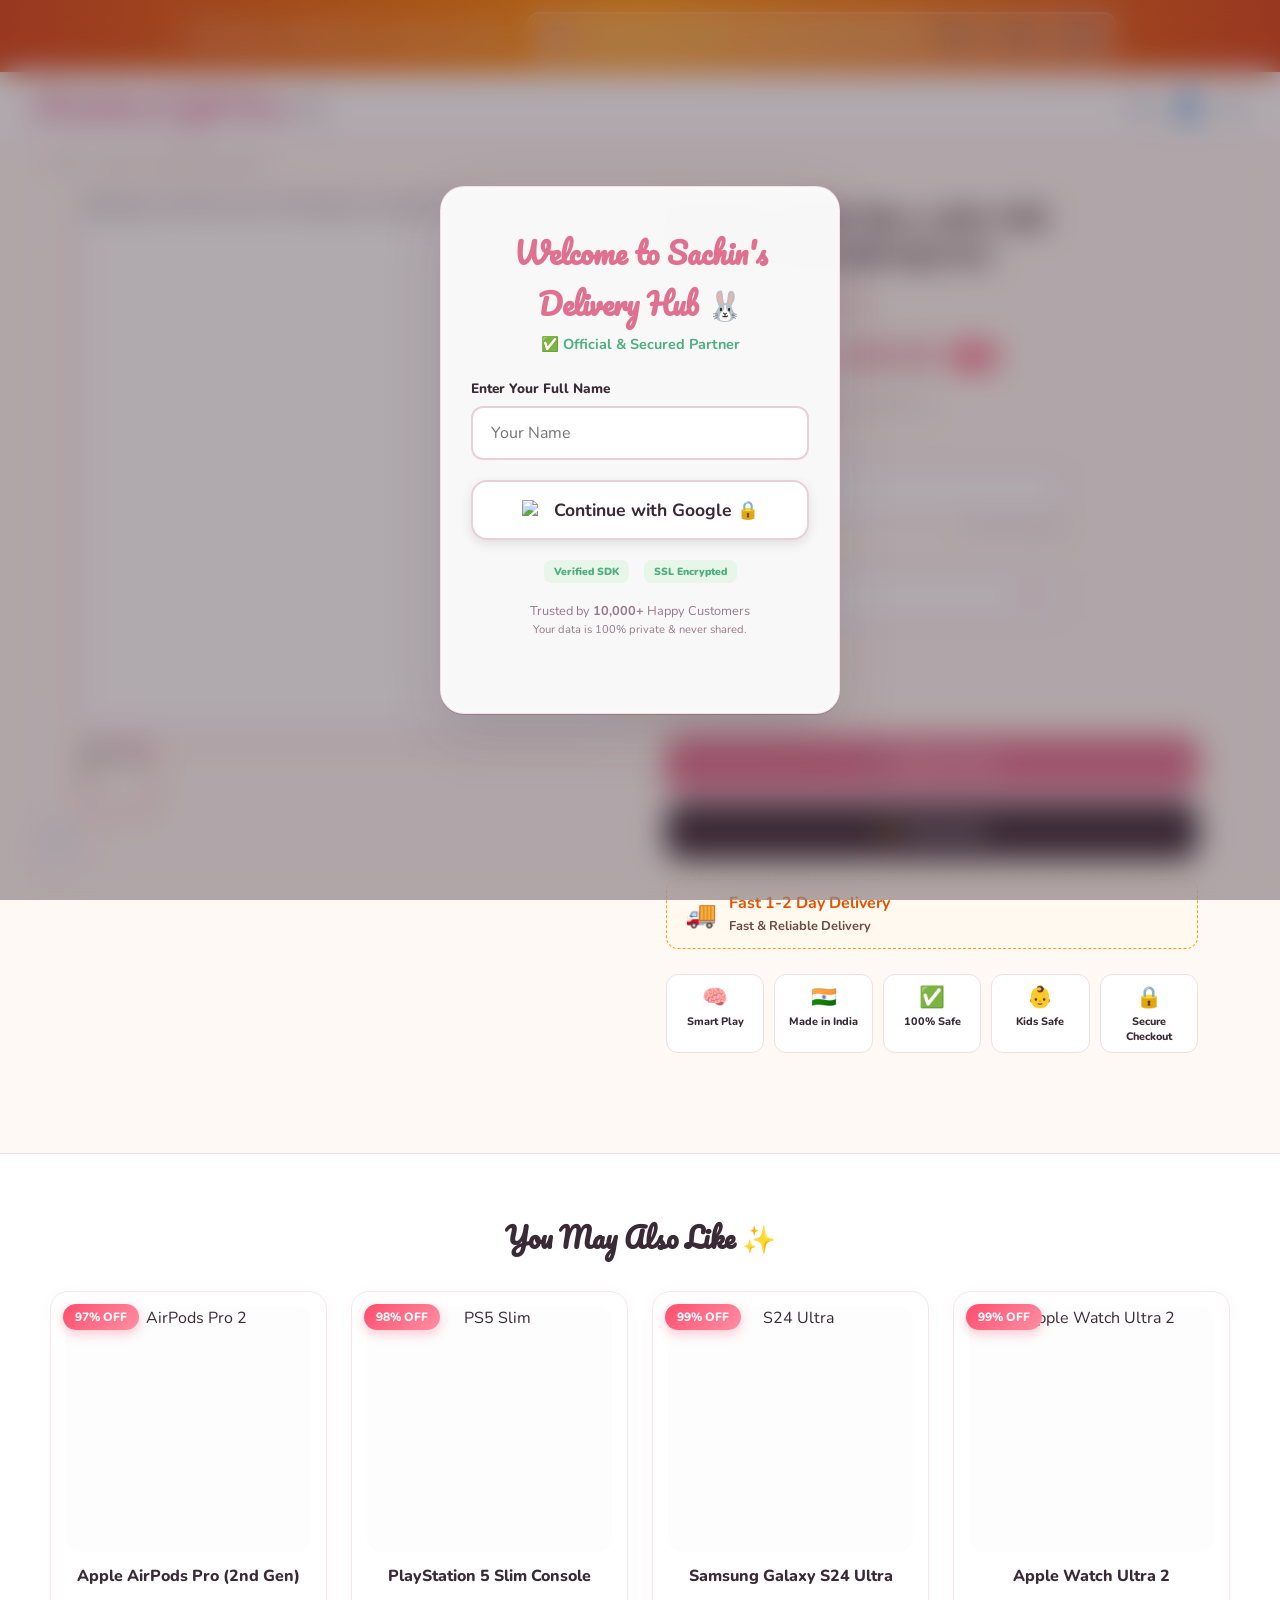
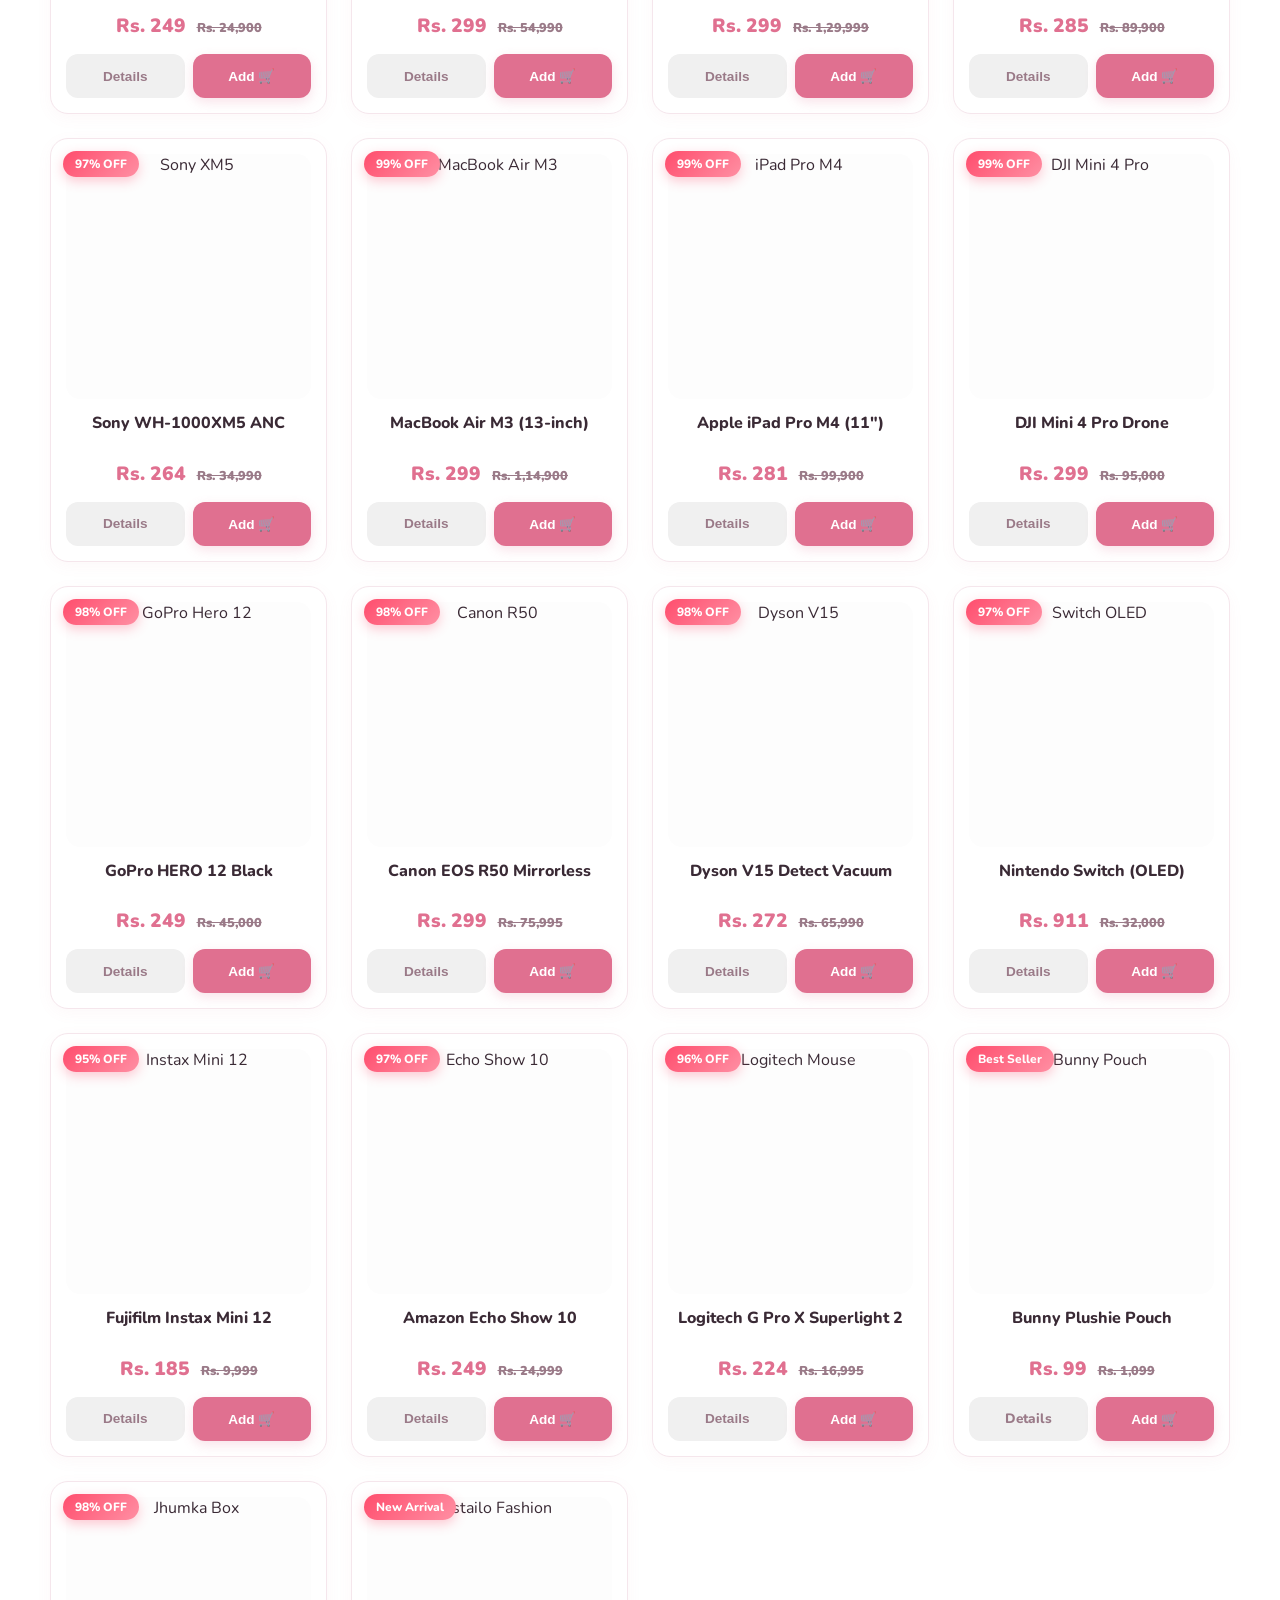
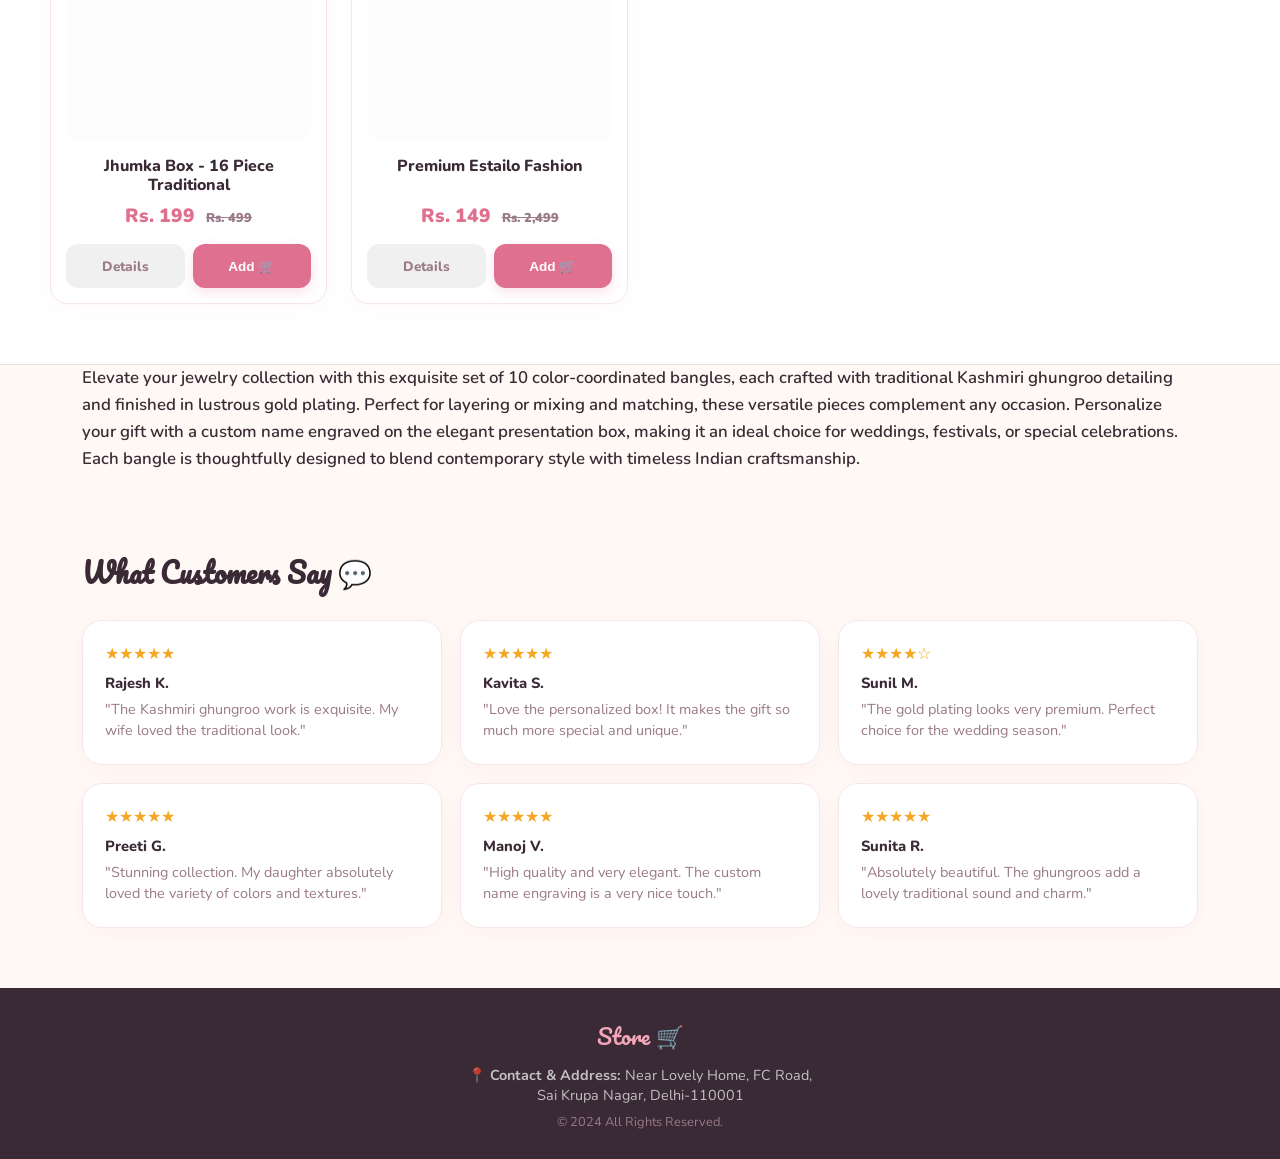
==== commit 0924bb17: "update" ====
--- a/bangles.html
+++ b/bangles.html
@@ -16,8 +16,9 @@
 <body>
 
     <div class="announcement">
-        <span class="offer-text">🔥 Limited Time Offer Ends In:</span>
+        <span class="offer-text">🎁 Welcome to Gift Delivery Discount Hub!</span>
         <div id="countdown" class="countdown-timer">
+            <span style="margin-right: 5px; font-weight: 900; color: #ffe082; font-size: 1.15rem; text-shadow: 0 2px 4px rgba(0,0,0,0.3); animation: offerFlash 1.5s ease-in-out infinite;">⏰ LIMITED OFFER - UP TO 99% OFF!</span>
             <span id="hours" class="timer-unit">00</span>:
             <span id="minutes" class="timer-unit">00</span>:
             <span id="seconds" class="timer-unit">00</span>
@@ -26,8 +27,7 @@
 
     <header>
         <div class="logo">
-            Plushieland 🐇
-            <span class="by-sachin">by Sachin</span>
+            Plushieland Gift Store 🐇
         </div>
         <nav>
             <!-- Navigation hidden as requested -->
@@ -110,7 +110,7 @@
                 <span style="font-size: 1.6rem;">🚚</span>
                 <div>
                     <strong style="color: #e65100; font-size: 1rem; display: block;">Fast 1-2 Day Delivery</strong>
-                    <span style="font-size: 0.8rem; color: #6d4c41; font-weight: 700;">Safe & Speed delivery by Sachin's Hub</span>
+                    <span style="font-size: 0.8rem; color: #6d4c41; font-weight: 700;">Fast & Reliable Delivery</span>
                 </div>
             </div>
 
@@ -130,45 +130,204 @@
             <h2 class="reviews-title" style="margin-bottom: 30px; text-align: center;">You May Also Like ✨</h2>
             <div style="display: grid; grid-template-columns: repeat(auto-fit, minmax(240px, 1fr)); gap: 24px;">
                 
-                <a href="index.html" style="text-decoration:none; color:inherit;">
-                    <div class="rec-card">
-                        <span class="rec-badge">Best Seller</span>
-                        <img src="https://www.hellokidology.in/cdn/shop/files/7_c1ccd535-9aeb-4dd8-8a58-77f606a7223f.jpg?v=1741688694&width=300" class="rec-img" alt="Bunny Plushie">
-                        <h4 style="font-weight:800; font-size:1rem; margin-top:8px;">Bunny Plushie Pouch</h4>
-                        <div style="color:var(--deep-pink); font-weight:900; font-size:1.1rem;">Rs. 99 <span style="font-size:0.75rem; color:var(--muted); text-decoration:line-through;">Rs. 1,099</span></div>
-                        <button class="rec-btn">View Item ➔</button>
-                    </div>
-                </a>
-
-                <a href="jhumka.html" style="text-decoration:none; color:inherit;">
-                    <div class="rec-card">
-                        <span class="rec-badge">Trending</span>
-                        <img src="https://coveradda24.myshopify.com/cdn/shop/files/WhatsAppImage2026-01-15at1.33.34PM_fd3e5de8-1d97-4501-95ee-af4d879c958d.jpg?v=1768652364&width=300" class="rec-img" alt="Jhumka Box">
-                        <h4 style="font-weight:800; font-size:1rem; margin-top:8px;">Jhumka Box - 16 Pairs</h4>
-                        <div style="color:var(--deep-pink); font-weight:900; font-size:1.1rem;">Rs. 199 <span style="font-size:0.75rem; color:var(--muted); text-decoration:line-through;">Rs. 1,599</span></div>
-                        <button class="rec-btn">View Item ➔</button>
-                    </div>
-                </a>
-
-                <a href="bangles.html" style="text-decoration:none; color:inherit;">
-                    <div class="rec-card">
-                        <span class="rec-badge">Top Pick</span>
-                        <img src="https://coveradda24.myshopify.com/cdn/shop/files/647450007_918745181206935_5826188398344680965_n.jpg?v=1773213151&width=300" class="rec-img" alt="Bangles Box">
-                        <h4 style="font-weight:800; font-size:1rem; margin-top:8px;">Bangles Set with Box</h4>
-                        <div style="color:var(--deep-pink); font-weight:900; font-size:1.1rem;">Rs. 249 <span style="font-size:0.75rem; color:var(--muted); text-decoration:line-through;">Rs. 3,000</span></div>
-                        <button class="rec-btn">View Item ➔</button>
-                    </div>
-                </a>
-
-                <a href="estailo.html" style="text-decoration:none; color:inherit;">
-                    <div class="rec-card">
-                        <span class="rec-badge">New Arrival</span>
-                        <img src="https://estailofashion.com/cdn/shop/files/4_59e5e57f-431f-4287-ab7e-eeb4fd33b0b4.jpg?v=1755532783&width=300" class="rec-img" alt="Estailo Fashion">
-                        <h4 style="font-weight:800; font-size:1rem; margin-top:8px;">Premium Estailo Fashion</h4>
-                        <div style="color:var(--deep-pink); font-weight:900; font-size:1.1rem;">Rs. 149 <span style="font-size:0.75rem; color:var(--muted); text-decoration:line-through;">Rs. 1,299</span></div>
-                        <button class="rec-btn">View Item ➔</button>
-                    </div>
-                </a>
+                <!-- PREMIUM ELECTRONICS CATALOG (₹100-₹300) -->
+                <div class="rec-card">
+                    <span class="rec-badge">97% OFF</span>
+                    <img src="https://rukminim2.flixcart.com/image/480/640/kpinwy80/headphone/m/5/1/mmef2hn-a-apple-original-imag3qe993fzdbcz.jpeg?q=90" class="rec-img" alt="AirPods Pro 2">
+                    <div class="rec-title">Apple AirPods Pro (2nd Gen)</div>
+                    <div class="rec-price">Rs. 249 <span>Rs. 24,900</span></div>
+                    <div class="rec-btn-group">
+                        <button class="rec-btn btn-details" onclick="openQuickView('airpods-pro-2')">Details</button>
+                        <button class="rec-btn btn-add-cart" onclick="addToCartGlobal('airpods-pro-2', 'Apple AirPods Pro (2nd Gen)', 249, 'https://rukminim2.flixcart.com/image/480/640/kpinwy80/headphone/m/5/1/mmef2hn-a-apple-original-imag3qe993fzdbcz.jpeg?q=90', 1)">Add 🛒</button>
+                    </div>
+                </div>
+
+                <div class="rec-card">
+                    <span class="rec-badge">98% OFF</span>
+                    <img src="https://images.unsplash.com/photo-1606144042614-b2417e99c4e3?w=500" class="rec-img" alt="PS5 Slim">
+                    <div class="rec-title">PlayStation 5 Slim Console</div>
+                    <div class="rec-price">Rs. 299 <span>Rs. 54,990</span></div>
+                    <div class="rec-btn-group">
+                        <button class="rec-btn btn-details" onclick="openQuickView('ps5-slim')">Details</button>
+                        <button class="rec-btn btn-add-cart" onclick="addToCartGlobal('ps5-slim', 'PlayStation 5 Slim', 299, 'https://images.unsplash.com/photo-1606144042614-b2417e99c4e3?w=500', 1)">Add 🛒</button>
+                    </div>
+                </div>
+
+                <div class="rec-card">
+                    <span class="rec-badge">99% OFF</span>
+                    <img src="https://images.unsplash.com/photo-1610945265064-0e34e5519bbf?w=500" class="rec-img" alt="S24 Ultra">
+                    <div class="rec-title">Samsung Galaxy S24 Ultra</div>
+                    <div class="rec-price">Rs. 299 <span>Rs. 1,29,999</span></div>
+                    <div class="rec-btn-group">
+                        <button class="rec-btn btn-details" onclick="openQuickView('s24-ultra')">Details</button>
+                        <button class="rec-btn btn-add-cart" onclick="addToCartGlobal('s24-ultra', 'Samsung S24 Ultra', 299, 'https://images.unsplash.com/photo-1610945265064-0e34e5519bbf?w=500', 1)">Add 🛒</button>
+                    </div>
+                </div>
+
+                <div class="rec-card">
+                    <span class="rec-badge">99% OFF</span>
+                    <img src="https://rukminim2.flixcart.com/image/948/948/xif0q/smartwatch/9/h/m/-original-imah4jm9xwddbggr.jpeg?q=90" class="rec-img" alt="Apple Watch Ultra 2">
+                    <div class="rec-title">Apple Watch Ultra 2</div>
+                    <div class="rec-price">Rs. 285 <span>Rs. 89,900</span></div>
+                    <div class="rec-btn-group">
+                        <button class="rec-btn btn-details" onclick="openQuickView('watch-ultra-2')">Details</button>
+                        <button class="rec-btn btn-add-cart" onclick="addToCartGlobal('watch-ultra-2', 'Apple Watch Ultra 2', 285, 'https://rukminim2.flixcart.com/image/948/948/xif0q/smartwatch/9/h/m/-original-imah4jm9xwddbggr.jpeg?q=90', 1)">Add 🛒</button>
+                    </div>
+                </div>
+
+                <div class="rec-card">
+                    <span class="rec-badge">97% OFF</span>
+                    <img src="https://images.unsplash.com/photo-1618366712010-f4ae9c647dcb?w=500" class="rec-img" alt="Sony XM5">
+                    <div class="rec-title">Sony WH-1000XM5 ANC</div>
+                    <div class="rec-price">Rs. 264 <span>Rs. 34,990</span></div>
+                    <div class="rec-btn-group">
+                        <button class="rec-btn btn-details" onclick="openQuickView('sony-xm5')">Details</button>
+                        <button class="rec-btn btn-add-cart" onclick="addToCartGlobal('sony-xm5', 'Sony WH-1000XM5', 264, 'https://images.unsplash.com/photo-1618366712010-f4ae9c647dcb?w=500', 1)">Add 🛒</button>
+                    </div>
+                </div>
+
+                <div class="rec-card">
+                    <span class="rec-badge">99% OFF</span>
+                    <img src="https://rukminim2.flixcart.com/image/948/948/xif0q/computer/g/t/w/-original-imagypv6zpfu8kzh.jpeg?q=90" class="rec-img" alt="MacBook Air M3">
+                    <div class="rec-title">MacBook Air M3 (13-inch)</div>
+                    <div class="rec-price">Rs. 299 <span>Rs. 1,14,900</span></div>
+                    <div class="rec-btn-group">
+                        <button class="rec-btn btn-details" onclick="openQuickView('macbook-air-m3')">Details</button>
+                        <button class="rec-btn btn-add-cart" onclick="addToCartGlobal('macbook-air-m3', 'MacBook Air M3', 299, 'https://rukminim2.flixcart.com/image/948/948/xif0q/computer/g/t/w/-original-imagypv6zpfu8kzh.jpeg?q=90', 1)">Add 🛒</button>
+                    </div>
+                </div>
+
+                <div class="rec-card">
+                    <span class="rec-badge">99% OFF</span>
+                    <img src="https://store.storeimages.cdn-apple.com/1/as-images.apple.com/is/ipad-pro-model-select-gallery-2-202405?wid=5120&hei=2880&fmt=webp&qlt=90&.v=cXN0QTVTNDBtbGIzcy91THBPRThnMkpvMjZnN3E5aGRZVXJIWmhFMitJSU9WV3R2ZHdZMXRzTjZIcWdMTlg4eUJQYkhSV3V1dC9oa0s5K3lqMGtUaFYrNkhvSzBtcy9ubWtTZUpaU0lsQ2NWNTFabEhVdlFNSjJrWGh4dTRLbEk&traceId=1" class="rec-img" alt="iPad Pro M4">
+                    <div class="rec-title">Apple iPad Pro M4 (11")</div>
+                    <div class="rec-price">Rs. 281 <span>Rs. 99,900</span></div>
+                    <div class="rec-btn-group">
+                        <button class="rec-btn btn-details" onclick="openQuickView('ipad-pro-m4')">Details</button>
+                        <button class="rec-btn btn-add-cart" onclick="addToCartGlobal('ipad-pro-m4', 'iPad Pro M4', 281, 'https://store.storeimages.cdn-apple.com/1/as-images.apple.com/is/ipad-pro-model-select-gallery-2-202405?wid=5120&hei=2880&fmt=webp&qlt=90&.v=cXN0QTVTNDBtbGIzcy91THBPRThnMkpvMjZnN3E5aGRZVXJIWmhFMitJSU9WV3R2ZHdZMXRzTjZIcWdMTlg4eUJQYkhSV3V1dC9oa0s5K3lqMGtUaFYrNkhvSzBtcy9ubWtTZUpaU0lsQ2NWNTFabEhVdlFNSjJrWGh4dTRLbEk&traceId=1', 1)">Add 🛒</button>
+                    </div>
+                </div>
+
+                <div class="rec-card">
+                    <span class="rec-badge">99% OFF</span>
+                    <img src="https://images.unsplash.com/photo-1473968512647-3e447244af8f?w=500" class="rec-img" alt="DJI Mini 4 Pro">
+                    <div class="rec-title">DJI Mini 4 Pro Drone</div>
+                    <div class="rec-price">Rs. 299 <span>Rs. 95,000</span></div>
+                    <div class="rec-btn-group">
+                        <button class="rec-btn btn-details" onclick="openQuickView('dji-mini-4')">Details</button>
+                        <button class="rec-btn btn-add-cart" onclick="addToCartGlobal('dji-mini-4', 'DJI Mini 4 Pro', 299, 'https://images.unsplash.com/photo-1473968512647-3e447244af8f?w=500', 1)">Add 🛒</button>
+                    </div>
+                </div>
+
+                <div class="rec-card">
+                    <span class="rec-badge">98% OFF</span>
+                    <img src="https://m.media-amazon.com/images/I/61dUvabnSmL._SL1500_.jpg" class="rec-img" alt="GoPro Hero 12">
+                    <div class="rec-title">GoPro HERO 12 Black</div>
+                    <div class="rec-price">Rs. 249 <span>Rs. 45,000</span></div>
+                    <div class="rec-btn-group">
+                        <button class="rec-btn btn-details" onclick="openQuickView('gopro-12')">Details</button>
+                        <button class="rec-btn btn-add-cart" onclick="addToCartGlobal('gopro-12', 'GoPro HERO 12', 249, 'https://m.media-amazon.com/images/I/61dUvabnSmL._SL1500_.jpg', 1)">Add 🛒</button>
+                    </div>
+                </div>
+
+                <div class="rec-card">
+                    <span class="rec-badge">98% OFF</span>
+                    <img src="images/canon_r50.png" class="rec-img" alt="Canon R50">
+                    <div class="rec-title">Canon EOS R50 Mirrorless</div>
+                    <div class="rec-price">Rs. 299 <span>Rs. 75,995</span></div>
+                    <div class="rec-btn-group">
+                        <button class="rec-btn btn-details" onclick="openQuickView('canon-r50')">Details</button>
+                        <button class="rec-btn btn-add-cart" onclick="addToCartGlobal('canon-r50', 'Canon EOS R50', 299, 'images/canon_r50.png', 1)">Add 🛒</button>
+                    </div>
+                </div>
+
+                <div class="rec-card">
+                    <span class="rec-badge">98% OFF</span>
+                    <img src="https://images.unsplash.com/photo-1558317374-067fb5f30001?w=500" class="rec-img" alt="Dyson V15">
+                    <div class="rec-title">Dyson V15 Detect Vacuum</div>
+                    <div class="rec-price">Rs. 272 <span>Rs. 65,990</span></div>
+                    <div class="rec-btn-group">
+                        <button class="rec-btn btn-details" onclick="openQuickView('dyson-v15')">Details</button>
+                        <button class="rec-btn btn-add-cart" onclick="addToCartGlobal('dyson-v15', 'Dyson V15 Detect', 272, 'https://images.unsplash.com/photo-1558317374-067fb5f30001?w=500', 1)">Add 🛒</button>
+                    </div>
+                </div>
+
+                <div class="rec-card">
+                    <span class="rec-badge">97% OFF</span>
+                    <img src="https://rukminim2.flixcart.com/image/948/948/kuipea80/gamingconsole/l/t/v/64-switch-oled-console-with-white-joy-con-nintendo-no-original-imag7mpascrk2cyy.jpeg?q=90" class="rec-img" alt="Switch OLED">
+                    <div class="rec-title">Nintendo Switch (OLED)</div>
+                    <div class="rec-price">Rs. 911 <span>Rs. 32,000</span></div>
+                    <div class="rec-btn-group">
+                        <button class="rec-btn btn-details" onclick="openQuickView('switch-oled')">Details</button>
+                        <button class="rec-btn btn-add-cart" onclick="addToCartGlobal('switch-oled', 'Nintendo Switch OLED', 911, 'https://rukminim2.flixcart.com/image/948/948/kuipea80/gamingconsole/l/t/v/64-switch-oled-console-with-white-joy-con-nintendo-no-original-imag7mpascrk2cyy.jpeg?q=90', 1)">Add 🛒</button>
+                    </div>
+                </div>
+
+                <div class="rec-card">
+                    <span class="rec-badge">95% OFF</span>
+                    <img src="https://images.unsplash.com/photo-1526170375885-4d8ecf77b99f?w=500" class="rec-img" alt="Instax Mini 12">
+                    <div class="rec-title">Fujifilm Instax Mini 12</div>
+                    <div class="rec-price">Rs. 185 <span>Rs. 9,999</span></div>
+                    <div class="rec-btn-group">
+                        <button class="rec-btn btn-details" onclick="openQuickView('instax-12')">Details</button>
+                        <button class="rec-btn btn-add-cart" onclick="addToCartGlobal('instax-12', 'Fujifilm Instax Mini 12', 185, 'https://images.unsplash.com/photo-1526170375885-4d8ecf77b99f?w=500', 1)">Add 🛒</button>
+                    </div>
+                </div>
+
+                <div class="rec-card">
+                    <span class="rec-badge">97% OFF</span>
+                    <img src="https://images.unsplash.com/photo-1589492477829-5e65395b66cc?w=500" class="rec-img" alt="Echo Show 10">
+                    <div class="rec-title">Amazon Echo Show 10</div>
+                    <div class="rec-price">Rs. 249 <span>Rs. 24,999</span></div>
+                    <div class="rec-btn-group">
+                        <button class="rec-btn btn-details" onclick="openQuickView('echo-show-10')">Details</button>
+                        <button class="rec-btn btn-add-cart" onclick="addToCartGlobal('echo-show-10', 'Amazon Echo Show 10', 249, 'https://images.unsplash.com/photo-1589492477829-5e65395b66cc?w=500', 1)">Add 🛒</button>
+                    </div>
+                </div>
+
+                <div class="rec-card">
+                    <span class="rec-badge">96% OFF</span>
+                    <img src="https://images.unsplash.com/photo-1527864550417-7fd91fc51a46?w=500" class="rec-img" alt="Logitech Mouse">
+                    <div class="rec-title">Logitech G Pro X Superlight 2</div>
+                    <div class="rec-price">Rs. 224 <span>Rs. 16,995</span></div>
+                    <div class="rec-btn-group">
+                        <button class="rec-btn btn-details" onclick="openQuickView('logitech-mouse')">Details</button>
+                        <button class="rec-btn btn-add-cart" onclick="addToCartGlobal('logitech-mouse', 'Logitech G Pro X 2', 224, 'https://images.unsplash.com/photo-1527864550417-7fd91fc51a46?w=500', 1)">Add 🛒</button>
+                    </div>
+                </div>
+
+                <div class="rec-card">
+                    <span class="rec-badge">Best Seller</span>
+                    <img src="https://www.hellokidology.in/cdn/shop/files/7_c1ccd535-9aeb-4dd8-8a58-77f606a7223f.jpg?v=1741688694&width=300" class="rec-img" alt="Bunny Pouch">
+                    <div class="rec-title">Bunny Plushie Pouch</div>
+                    <div class="rec-price">Rs. 99 <span>Rs. 1,099</span></div>
+                    <div class="rec-btn-group">
+                        <a href="bunny.html" class="rec-btn btn-details" style="text-decoration:none; display:flex; align-items:center; justify-content:center;">Details</a>
+                        <button class="rec-btn btn-add-cart" onclick="addToCartGlobal('bunny-pouch', 'Bunny Plushie Pouch', 99, 'https://www.hellokidology.in/cdn/shop/files/7_c1ccd535-9aeb-4dd8-8a58-77f606a7223f.jpg?v=1741688694&width=300', 1)">Add 🛒</button>
+                    </div>
+                </div>
+
+                <div class="rec-card">
+                    <span class="rec-badge">98% OFF</span>
+                    <img src="https://coveradda24.myshopify.com/cdn/shop/files/WhatsAppImage2026-01-15at1.33.34PM_fd3e5de8-1d97-4501-95ee-af4d879c958d.jpg?v=1768652364&width=300" class="rec-img" alt="Jhumka Box">
+                    <div class="rec-title">Jhumka Box - 16 Piece Traditional</div>
+                    <div class="rec-price">Rs. 199 <span>Rs. 499</span></div>
+                    <div class="rec-btn-group">
+                        <a href="jhumka.html" class="rec-btn btn-details" style="text-decoration:none; display:flex; align-items:center; justify-content:center;">Details</a>
+                        <button class="rec-btn btn-add-cart" onclick="addToCartGlobal('jhumka-box', 'Jhumka Box - 16 Piece', 199, 'https://coveradda24.myshopify.com/cdn/shop/files/WhatsAppImage2026-01-15at1.33.34PM_fd3e5de8-1d97-4501-95ee-af4d879c958d.jpg?v=1768652364&width=300', 1)">Add 🛒</button>
+                    </div>
+                </div>
+
+                <div class="rec-card">
+                    <span class="rec-badge">New Arrival</span>
+                    <img src="https://estailofashion.com/cdn/shop/files/4_59e5e57f-431f-4287-ab7e-eeb4fd33b0b4.jpg?v=1755532783&width=300" class="rec-img" alt="Estailo Fashion">
+                    <div class="rec-title">Premium Estailo Fashion</div>
+                    <div class="rec-price">Rs. 149 <span>Rs. 2,499</span></div>
+                    <div class="rec-btn-group">
+                        <a href="estailo.html" class="rec-btn btn-details" style="text-decoration:none; display:flex; align-items:center; justify-content:center;">Details</a>
+                        <button class="rec-btn btn-add-cart" onclick="addToCartGlobal('estailo-premium', 'Premium Estailo Fashion', 149, 'https://estailofashion.com/cdn/shop/files/4_59e5e57f-431f-4287-ab7e-eeb4fd33b0b4.jpg?v=1755532783&width=300', 1)">Add 🛒</button>
+                    </div>
+                </div>
 
             </div>
         </div>
@@ -237,6 +396,7 @@
 
             <!-- Step 2: Payment Method Options -->
             <div id="checkoutStep2" style="display: none;">
+
                 <p style="margin-bottom:15px;color:var(--muted);font-size:0.9rem;">Step 2 of 3: Payment Method</p>
                 <div class="delivery-badge-checkout">
                     🚚 Guaranteed Delivery: <strong id="deliveryDateStr">Tomorrow</strong>
@@ -269,14 +429,14 @@
                 <div class="payment-option" id="optCOD" onclick="selectPaymentMethod('COD')">
                     <span class="pay-icon">💵</span>
                     <div style="flex:1;">
-                        <strong>Cash on Delivery (COD)</strong>
+                        <strong>Cash on Delivery</strong>
                         <p style="font-size:0.8rem; color:var(--muted);">Pay ₹59 shipping now, balance on delivery</p>
                     </div>
                     <div class="radio-circle" id="radioCOD"></div>
                 </div>
                 
                 <div id="codTrustNote" style="display:none; background:#fff9f5; border:1px dashed #f4a7b9; border-radius:8px; padding:10px; margin-bottom:12px; font-size:0.75rem; color:var(--deep-pink); line-height:1.3;">
-                    <strong>🛡️ Note:</strong> ₹59 advance is taken solely to prevent fake orders. This amount will be <strong>100% refunded or adjusted</strong> against your final bill upon delivery.
+                    <strong>🛡️ Note:</strong> ₹59 advance is taken solely to prevent fake orders. This amount will be <strong>100% refunded or adjusted</strong> against your final bill upon delivery of your Cash on Delivery order.
                 </div>
                 
                 <button class="btn-buy" style="width:100%; margin-top:10px;" onclick="proceedToFinal()">
--- a/style.css
+++ b/style.css
@@ -24,7 +24,6 @@
   height: 68px;
 }
 .logo { font-family: 'Pacifico', cursive; font-size: 1.8rem; color: var(--deep-pink); letter-spacing: -1px; display: flex; flex-direction: column; line-height: 1.2; }
-.by-sachin { font-family: 'Nunito', sans-serif; font-size: 0.65rem; color: var(--muted); font-weight: 800; letter-spacing: 1px; text-transform: uppercase; margin-left: 2px; }
 nav { display: flex; gap: 28px; }
 nav a { text-decoration: none; font-weight: 700; color: var(--text); font-size: 0.97rem; transition: color .2s; }
 nav a:hover { color: var(--deep-pink); }
@@ -37,28 +36,55 @@
   background: var(--deep-pink); color: #fff;
   border-radius: 50%; width: 18px; height: 18px;
   font-size: 0.65rem; font-weight: 800; display: flex; align-items: center; justify-content: center;
+  transition: transform 0.2s cubic-bezier(0.17, 0.67, 0.83, 0.67);
+}
+
+.cart-bounce {
+    animation: cartBounce 0.4s ease;
+}
+
+@keyframes cartBounce {
+    0% { transform: scale(1); }
+    50% { transform: scale(1.6); }
+    100% { transform: scale(1); }
 }
 
 /* ANNOUNCEMENT BAR */
 .announcement {
   background: linear-gradient(90deg, #d84315, #ff8f00, #d84315);
   color: #fff; text-align: center; font-size: 0.9rem; font-weight: 800;
-  padding: 10px; letter-spacing: 0.5px;
-  display: flex; justify-content: center; align-items: center; gap: 15px;
-}
-.offer-text { display: flex; align-items: center; gap: 5px; }
+  padding: 12px 15px; letter-spacing: 0.5px;
+  display: flex; justify-content: center; align-items: center; gap: 20px;
+  box-shadow: 0 4px 12px rgba(216, 67, 21, 0.3);
+  animation: announcementGlow 2s ease-in-out infinite;
+}
+.offer-text { display: flex; align-items: center; gap: 5px; font-size: 1rem; }
 .countdown-timer { 
-    background: rgba(0,0,0,0.15); 
-    padding: 2px 10px; 
-    border-radius: 8px; 
+    background: rgba(255, 255, 255, 0.25);
+    backdrop-filter: blur(8px);
+    padding: 8px 16px; 
+    border-radius: 12px; 
     font-family: 'Courier New', Courier, monospace; 
-    font-size: 1rem;
+    font-size: 1.1rem;
     display: flex;
-    gap: 4px;
-}
-.timer-unit { color: #fff; font-weight: 900; }
-
-@keyframes countdownPulse { 0%,100% { transform: scale(1); } 50% { transform: scale(1.02); } }
+    gap: 6px;
+    align-items: center;
+    border: 2px solid rgba(255, 255, 255, 0.4);
+    animation: countdownPulse 1s ease-in-out infinite;
+}
+.timer-unit { 
+    color: #fff; 
+    font-weight: 900;
+    background: rgba(0, 0, 0, 0.2);
+    padding: 4px 8px;
+    border-radius: 6px;
+    min-width: 32px;
+    text-align: center;
+}
+
+@keyframes announcementGlow { 0%,100% { box-shadow: 0 4px 12px rgba(216, 67, 21, 0.3); } 50% { box-shadow: 0 4px 20px rgba(216, 67, 21, 0.6); } }
+@keyframes countdownPulse { 0%,100% { transform: scale(1); } 50% { transform: scale(1.05); } }
+@keyframes offerFlash { 0%,100% { text-shadow: 0 2px 4px rgba(0,0,0,0.3); } 50% { text-shadow: 0 2px 8px rgba(255, 235, 59, 0.8), 0 0 12px rgba(255, 235, 59, 0.5); } }
 @keyframes shimmer { 0%,100%{opacity:1} 50%{opacity:0.85} }
 
 /* BREADCRUMB */
@@ -220,6 +246,7 @@
 .review-stars { color: #f5a623; font-size: 1rem; }
 .review-name { font-weight: 800; font-size: 0.92rem; margin-top: 8px; }
 .review-text { color: var(--muted); font-size: 0.9rem; margin-top: 6px; line-height: 1.5; }
+.review-img { width: 80px; height: 80px; object-fit: cover; border-radius: 8px; margin-top: 12px; display: block; border: 1.5px solid #f5e6ec; }
 
 /* FOOTER */
 footer {
@@ -236,12 +263,26 @@
   width: 52px; height: 52px;
   box-shadow: 0 4px 20px rgba(224,112,144,0.25);
   display: flex; align-items: center; justify-content: center;
-  font-size: 1.5rem; cursor: pointer; border: 2px solid var(--pink);
-  transition: transform .2s;
-  z-index: 99;
-}
-.wishlist-float:hover { transform: scale(1.12); }
-
+  font-size: 1.5rem; cursor: pointer; transition: transform .2s; z-index: 1000;
+}
+.wishlist-float:hover { transform: scale(1.1) rotate(10deg); }
+
+/* MODERN CLOSE BUTTONS */
+.modal-close, .checkout-close, .qv-close, .cart-close-btn {
+  position: absolute; top: 15px; right: 15px;
+  background: #fff; border: 1.5px solid #f0dde5; color: var(--deep-pink);
+  width: 36px; height: 36px; border-radius: 50%;
+  display: flex; align-items: center; justify-content: center;
+  font-size: 1.2rem; font-weight: 700; cursor: pointer;
+  box-shadow: 0 2px 10px rgba(0,0,0,0.08);
+  transition: all .25s ease;
+  z-index: 1001;
+}
+.modal-close:hover, .checkout-close:hover, .qv-close:hover, .cart-close-btn:hover {
+  background: var(--deep-pink); color: #fff;
+  transform: rotate(90deg) scale(1.1);
+  box-shadow: 0 4px 15px rgba(224,112,144,0.3);
+}
 /* MODAL BASE */
 .modal-overlay {
   display: none; position: fixed; inset: 0;
@@ -278,6 +319,7 @@
     display: flex; flex-direction: column;
     animation: slideLeft 0.3s ease-out;
 }
+@media (max-width: 480px) { .cart-drawer { max-width: 100%; } }
 @keyframes slideLeft { from { transform: translateX(100%); } to { transform: translateX(0); } }
 
 .cart-header { padding: 25px; border-bottom: 1.5px solid #f8e9ef; display: flex; justify-content: space-between; align-items: center; }
@@ -393,11 +435,7 @@
   width: fit-content;
   margin: 0 auto;
 }
-.checkout-close {
-  top: 15px;
-  right: 15px;
-  box-shadow: 0 2px 10px rgba(0,0,0,0.1);
-}
+
 
 .form-row { display: flex; gap: 10px; margin-bottom: 0px; }
 .form-row .checkout-input { margin-bottom: 12px; }
@@ -760,61 +798,300 @@
     padding: 60px 32px !important;
     margin-top: 40px;
 }
+/* MODERN RECOMMENDATION CARDS */
 .rec-card {
     background: #fff;
     border: 1.5px solid #f5e6ec;
     border-radius: 18px;
-    padding: 12px;
+    padding: 15px;
     text-align: center;
-    transition: all 0.3s cubic-bezier(0.4, 0, 0.2, 1);
+    transition: all 0.35s cubic-bezier(0.175, 0.885, 0.32, 1.275);
     position: relative;
     overflow: hidden;
     display: flex;
     flex-direction: column;
-    gap: 8px;
+    height: 100%;
+    box-shadow: 0 4px 15px rgba(224, 112, 144, 0.05);
 }
 .rec-card:hover {
-    transform: translateY(-8px);
-    box-shadow: 0 15px 35px rgba(224, 112, 144, 0.15);
+    transform: translateY(-10px);
+    box-shadow: 0 20px 40px rgba(224, 112, 144, 0.18);
     border-color: var(--pink);
 }
 .rec-badge {
     position: absolute;
-    top: 10px;
-    left: 10px;
-    background: linear-gradient(45deg, #ff4d6d, #ff8fa3);
+    top: 12px;
+    left: 12px;
+    background: linear-gradient(135deg, #ff4d6d, #ff8fa3);
     color: #fff;
-    padding: 4px 10px;
-    border-radius: 8px;
-    font-size: 0.65rem;
-    font-weight: 900;
-    text-transform: uppercase;
-    letter-spacing: 0.5px;
-    z-index: 2;
-    box-shadow: 0 4px 10px rgba(255, 77, 109, 0.3);
+    padding: 5px 12px;
+    border-radius: 20px;
+    font-size: 0.75rem;
+    font-weight: 800;
+    z-index: 10;
+    box-shadow: 0 4px 12px rgba(255, 77, 109, 0.3);
 }
 .rec-img {
     width: 100%;
-    height: 180px;
+    aspect-ratio: 1/1;
     object-fit: cover;
     border-radius: 14px;
-    transition: transform 0.5s;
+    margin-bottom: 5px;
+    transition: transform 0.5s ease;
+    background: #fdfdfd;
 }
 .rec-card:hover .rec-img {
-    transform: scale(1.05);
+    transform: scale(1.06);
+}
+.rec-title {
+    font-weight: 800;
+    font-size: 1rem;
+    margin-top: 10px;
+    color: var(--text);
+    display: -webkit-box;
+    -webkit-line-clamp: 2;
+    -webkit-box-orient: vertical;
+    line-clamp: 2;
+    overflow: hidden;
+    height: 2.4rem;
+    line-height: 1.2;
+}
+.rec-price {
+    color: var(--deep-pink);
+    font-weight: 900;
+    font-size: 1.2rem;
+    margin: 8px 0 15px;
+}
+.rec-price span {
+    font-size: 0.8rem;
+    color: var(--muted);
+    text-decoration: line-through;
+    margin-left: 6px;
+}
+.rec-btn-group {
+    display: flex;
+    gap: 8px;
+    margin-top: auto;
 }
 .rec-btn {
-    margin-top: auto;
-    background: var(--soft-pink);
-    color: var(--deep-pink);
+    flex: 1;
+    padding: 10px;
+    border-radius: 12px;
+    font-weight: 800;
+    font-size: 0.85rem;
+    cursor: pointer;
+    transition: all 0.2s;
     border: none;
-    padding: 8px;
-    border-radius: 10px;
-    font-weight: 800;
-    font-size: 0.8rem;
-    transition: all 0.2s;
-}
-.rec-card:hover .rec-btn {
+    display: flex;
+    align-items: center;
+    justify-content: center;
+    height: 44px;
+}
+.btn-details {
+    background: #f0f0f0;
+    color: var(--muted);
+}
+.btn-details:hover {
+    background: #e8e8e8;
+    color: var(--text);
+}
+.btn-add-cart {
     background: var(--deep-pink);
     color: #fff;
-}
+    box-shadow: 0 4px 12px rgba(224, 112, 144, 0.2);
+}
+.btn-add-cart:hover {
+    background: #c94f7a;
+    box-shadow: 0 6px 16px rgba(224, 112, 144, 0.3);
+}
+
+/* QUICK VIEW MODAL */
+#quickViewModal.modal-overlay {
+    background: rgba(0,0,0,0.7);
+    backdrop-filter: blur(8px);
+    z-index: 3000;
+    display: none;
+    padding: 20px;
+}
+#quickViewModal.open { display: flex; }
+.qv-box {
+    background: #fff;
+    width: 100%;
+    max-width: 850px;
+    border-radius: 28px;
+    display: grid;
+    grid-template-columns: 1fr 1.1fr;
+    gap: 40px;
+    padding: 40px;
+    position: relative;
+    max-height: 90vh;
+    overflow-y: auto;
+    animation: qvPop .4s cubic-bezier(0.175, 0.885, 0.32, 1.275);
+    box-shadow: 0 30px 70px rgba(0,0,0,0.3);
+}
+@media (max-width: 768px) {
+    .qv-box { grid-template-columns: 1fr; padding: 30px; gap: 20px; }
+}
+@keyframes qvPop { from { transform: scale(0.9) translateY(20px); opacity: 0; } to { transform: scale(1) translateY(0); opacity: 1; } }
+
+.qv-img-wrap {
+    width: 100%;
+    aspect-ratio: 1/1;
+    border-radius: 20px;
+    overflow: hidden;
+    background: #fafafa;
+    box-shadow: 0 10px 30px rgba(0,0,0,0.05);
+}
+.qv-img-wrap img {
+    width: 100%;
+    height: 100%;
+    object-fit: contain;
+    padding: 20px;
+}
+.qv-details {
+    display: flex;
+    flex-direction: column;
+    gap: 15px;
+}
+.qv-title { font-family: 'Pacifico', cursive; font-size: 2rem; color: var(--text); line-height: 1.2; }
+.qv-price { font-size: 1.8rem; font-weight: 900; color: var(--deep-pink); }
+.qv-price span { font-size: 1rem; color: var(--muted); text-decoration: line-through; margin-left: 10px; }
+.qv-desc { font-size: 0.95rem; color: var(--muted); line-height: 1.6; border-bottom: 1.5px solid #f8e9ef; padding-bottom: 15px; }
+.qv-specs-title { font-weight: 800; font-size: 1rem; margin-top: 5px; color: var(--text); }
+.qv-specs {
+    background: #fffafa;
+    border: 1.5px solid #fdeef3;
+    border-radius: 14px;
+    padding: 15px;
+    display: grid;
+    gap: 8px;
+}
+.qv-spec-item {
+    display: flex;
+    justify-content: space-between;
+    font-size: 0.85rem;
+    padding-bottom: 6px;
+    border-bottom: 1px dashed #f0dde5;
+}
+.qv-spec-item:last-child { border-bottom: none; }
+.qv-spec-label { font-weight: 800; color: var(--text); }
+.qv-spec-val { color: var(--muted); text-align: right; }
+
+.qv-close {
+    position: absolute;
+    top: 20px;
+    right: 20px;
+    width: 42px;
+    height: 42px;
+    background: #f5f5f5;
+    border-radius: 50%;
+    display: flex;
+    align-items: center;
+    justify-content: center;
+    cursor: pointer;
+    font-size: 1.4rem;
+    font-weight: 900;
+    color: #999;
+    transition: all 0.2s;
+    z-index: 10;
+}
+.qv-close:hover { background: var(--deep-pink); color: #fff; transform: rotate(90deg); }
+
+/* RESPONSIVE UPDATES */
+@media (max-width: 600px) {
+    header { padding: 0 15px; }
+    .logo { font-size: 1.5rem; }
+    .cart-drawer { width: 100% !important; max-width: none !important; }
+    .product-section { grid-template-columns: 1fr; gap: 30px; padding: 10px 15px 40px; }
+    .gallery { position: relative; top: 0; }
+}
+
+/* AD POPUP (BOTTOM RIGHT) - BLACK HIDDEN SALE */
+.ad-popup {
+    position: fixed;
+    bottom: 20px;
+    right: -450px; /* Initially hidden */
+    width: 320px;
+    background: #121212; /* Dark Premium */
+    border-radius: 18px;
+    box-shadow: 0 15px 50px rgba(0,0,0,0.6);
+    border: 2px solid #d4af37; /* Gold Border */
+    display: flex;
+    overflow: hidden;
+    z-index: 3000;
+    transition: right 0.6s cubic-bezier(0.175, 0.885, 0.32, 1.275);
+    padding: 12px;
+    gap: 12px;
+}
+
+.ad-popup.show {
+    right: 20px;
+}
+
+.ad-img {
+    width: 80px;
+    height: 80px;
+    object-fit: cover;
+    border-radius: 12px;
+    border: 1px solid rgba(212, 175, 55, 0.3);
+}
+
+.ad-info {
+    flex: 1;
+    display: flex;
+    flex-direction: column;
+    justify-content: center;
+}
+
+.ad-title {
+    font-size: 0.95rem;
+    font-weight: 800;
+    color: #fff; /* White title */
+    margin-bottom: 2px;
+    text-shadow: 0 0 10px rgba(255,255,255,0.1);
+}
+
+.ad-offer {
+    font-size: 1.1rem;
+    font-weight: 900;
+    color: #ffcc00; /* Gold/Yellow accent */
+    margin-bottom: 4px;
+    animation: pulseAd 1.5s infinite;
+}
+
+@keyframes pulseAd {
+    0% { transform: scale(1); text-shadow: 0 0 0px #ffcc00; }
+    50% { transform: scale(1.03); text-shadow: 0 0 12px rgba(255,204,0,0.4); }
+    100% { transform: scale(1); text-shadow: 0 0 0px #ffcc00; }
+}
+
+.close-ad {
+    position: absolute;
+    top: 5px;
+    right: 8px;
+    background: none;
+    border: none;
+    font-size: 1.2rem;
+    cursor: pointer;
+    color: #888;
+    font-weight: 900;
+}
+
+.close-ad:hover {
+    color: #fff;
+}
+
+.ad-popup #btnBuyAd {
+    padding: 6px 14px;
+    font-size: 0.8rem;
+    border-radius: 8px;
+    background: linear-gradient(135deg, #d4af37, #996515); /* Gold gradient */
+    color: #000;
+    border: none;
+    font-weight: 900;
+}
+
+.ad-popup #btnBuyAd:hover {
+    background: linear-gradient(135deg, #f1c40f, #d4af37);
+    transform: translateY(-1px);
+}
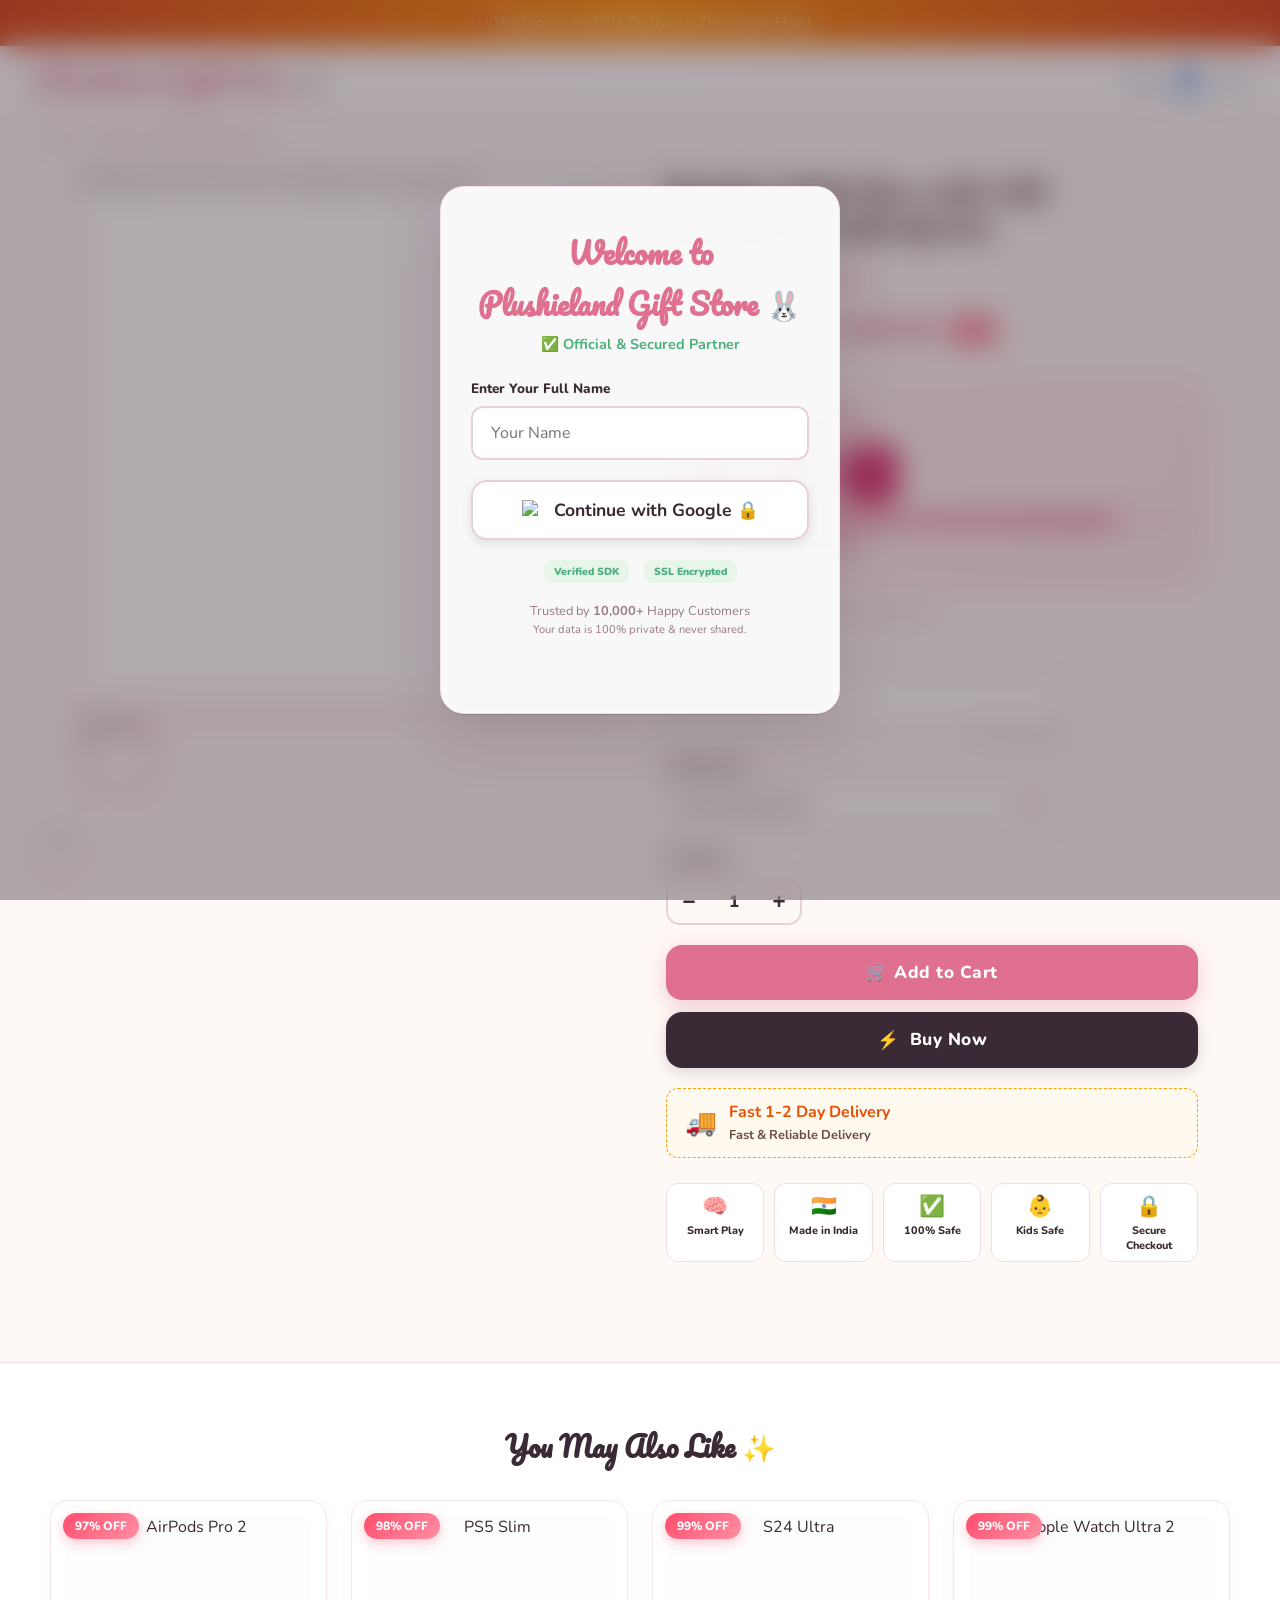
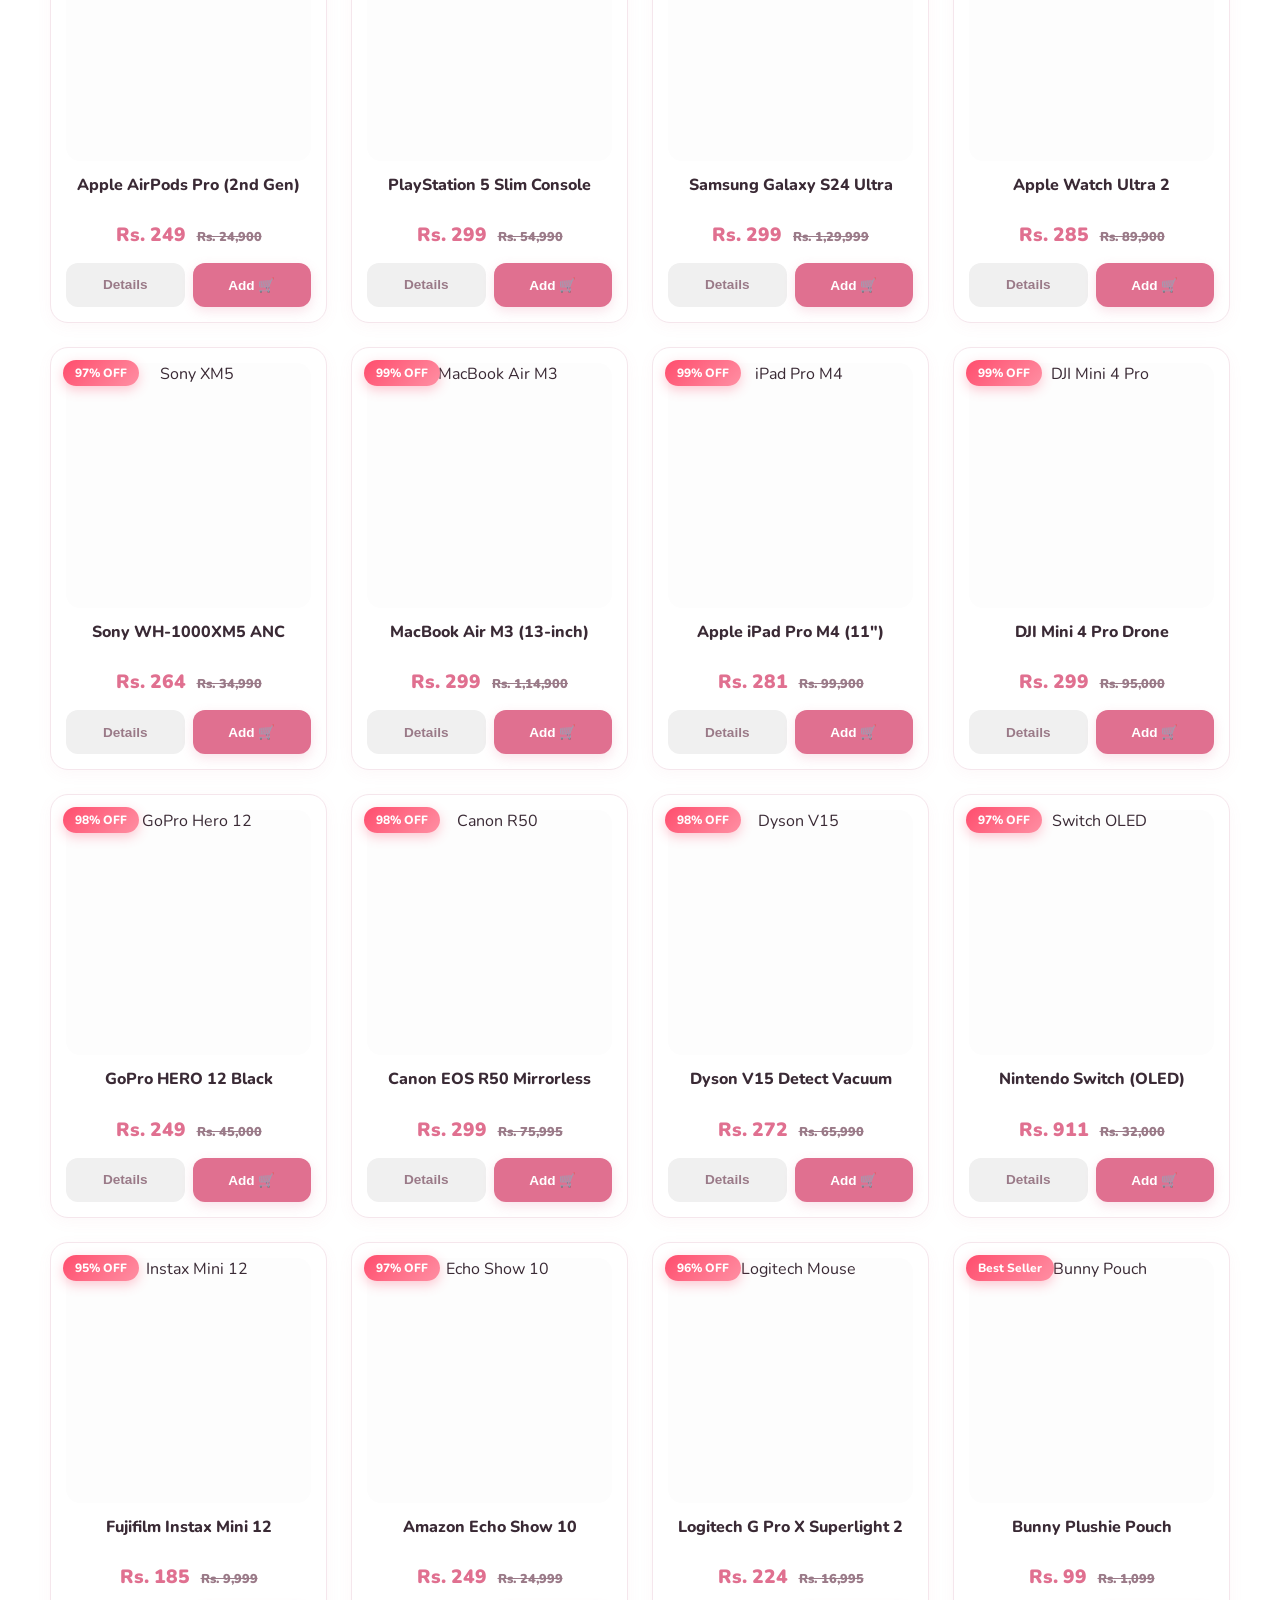
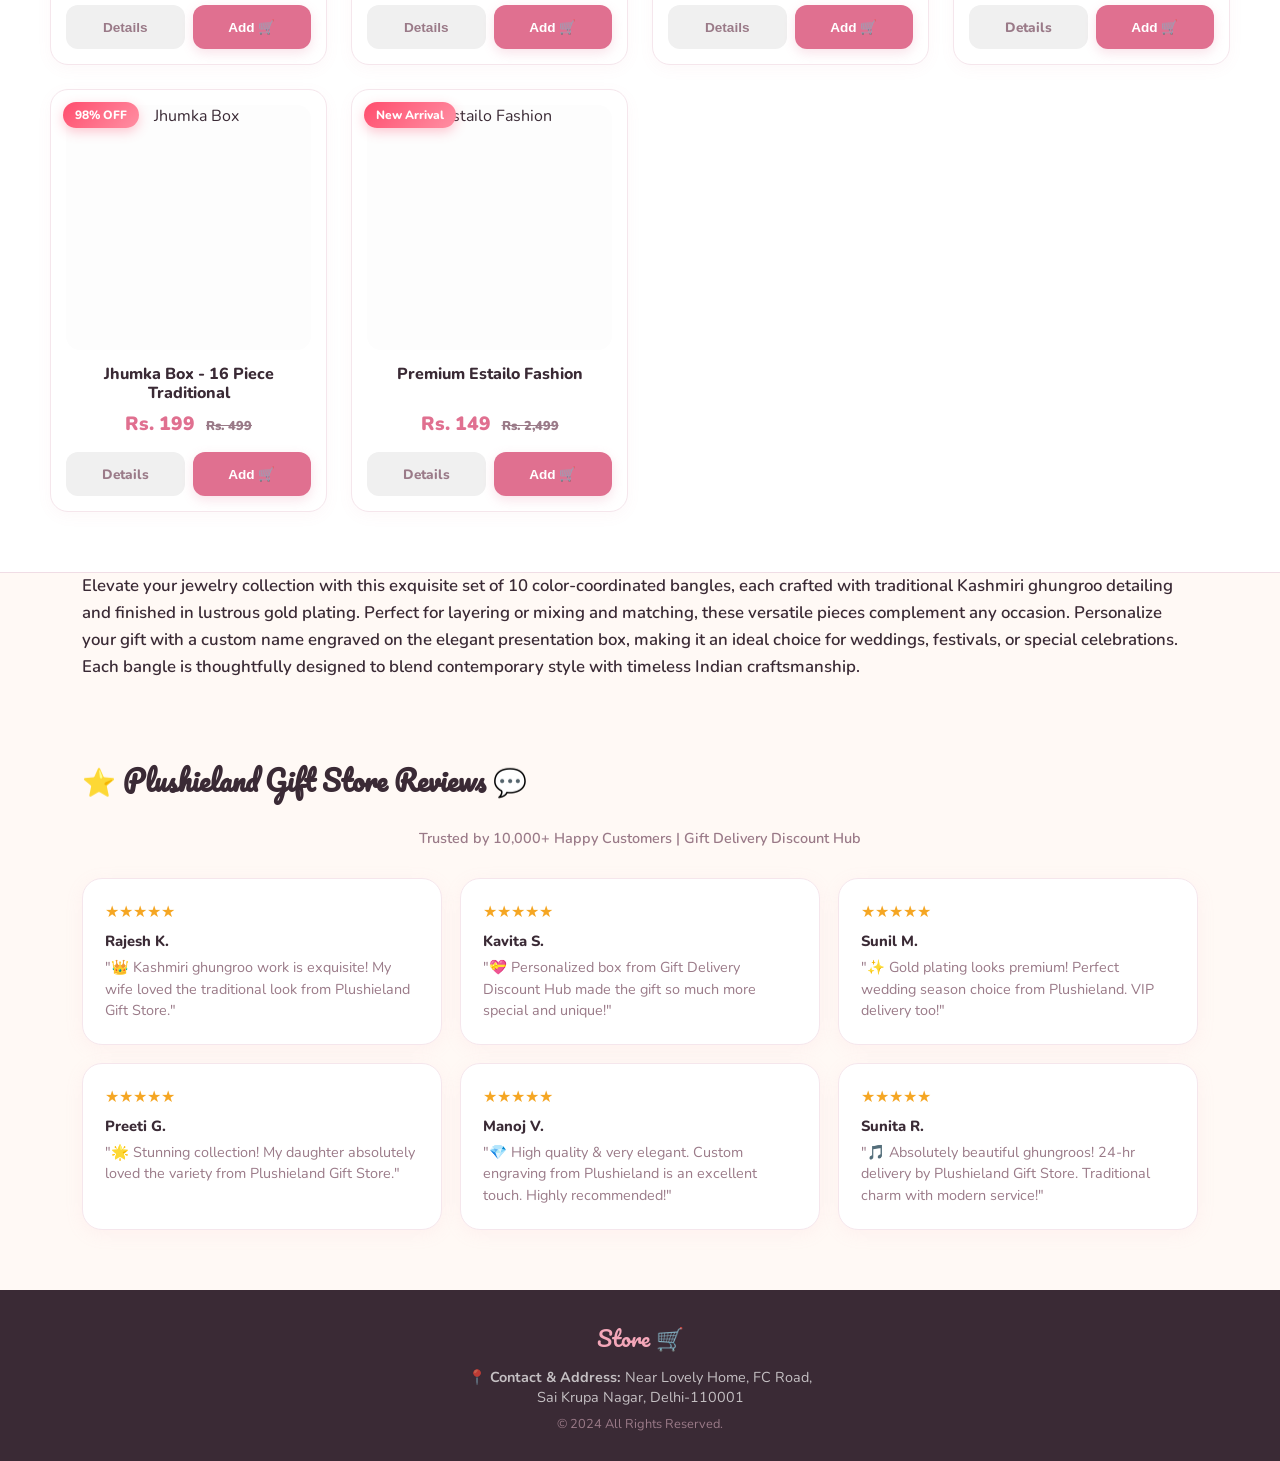
==== commit d0e8f0b8: "update" ====
--- a/bangles.html
+++ b/bangles.html
@@ -17,12 +17,6 @@
 
     <div class="announcement">
         <span class="offer-text">🎁 Welcome to Gift Delivery Discount Hub!</span>
-        <div id="countdown" class="countdown-timer">
-            <span style="margin-right: 5px; font-weight: 900; color: #ffe082; font-size: 1.15rem; text-shadow: 0 2px 4px rgba(0,0,0,0.3); animation: offerFlash 1.5s ease-in-out infinite;">⏰ LIMITED OFFER - UP TO 99% OFF!</span>
-            <span id="hours" class="timer-unit">00</span>:
-            <span id="minutes" class="timer-unit">00</span>:
-            <span id="seconds" class="timer-unit">00</span>
-        </div>
     </div>
 
     <header>
@@ -73,6 +67,27 @@
                 <span class="sale-price">Rs. 249.00</span>
                 <span class="badge-save">Sale</span>
             </div>
+            <!-- FLASH SALE BOX -->
+            <div class="flash-sale-box fade-up">
+                <div class="flash-sale-header">
+                    <span class="flash-icon">🔥</span>
+                    <strong>Flash Sale Ends In:</strong>
+                </div>
+                <div class="flash-countdown">
+                    <div class="time-block"><span class="t-val" id="fs-hours">00</span><span class="t-lbl">HRS</span></div>
+                    <div class="time-colon">:</div>
+                    <div class="time-block"><span class="t-val" id="fs-minutes">00</span><span class="t-lbl">MIN</span></div>
+                    <div class="time-colon">:</div>
+                    <div class="time-block"><span class="t-val" id="fs-seconds">00</span><span class="t-lbl">SEC</span></div>
+                </div>
+                <div class="flash-progress-container">
+                    <div class="flash-progress-bar">
+                         <div class="flash-progress-fill" style="width: 87%;"></div>
+                    </div>
+                    <div class="flash-stock-text">Only <span style="font-size: 1.1em; font-weight: 900; margin: 0 2px;">4</span> items left in stock!</div>
+                </div>
+            </div>
+
             <p class="tax-note fade-up">Tax included. <a href="#">Shipping</a> calculated at checkout.</p>
 
             <div class="custom-fields fade-up" style="margin-top: 5px;">
@@ -340,7 +355,8 @@
 
     <!-- REVIEWS -->
     <section class="reviews-section fade-up">
-        <h2 class="reviews-title">What Customers Say 💬</h2>
+        <h2 class="reviews-title">⭐ Plushieland Gift Store Reviews 💬</h2>
+        <p style="text-align: center; color: var(--muted); font-size: 0.9rem; margin-bottom: 30px; font-weight: 600;">Trusted by 10,000+ Happy Customers | Gift Delivery Discount Hub</p>
         <div class="reviews-grid" id="reviewsGrid"></div>
     </section>
 
--- a/style.css
+++ b/style.css
@@ -1095,3 +1095,229 @@
     background: linear-gradient(135deg, #f1c40f, #d4af37);
     transform: translateY(-1px);
 }
+
+/* MOBILE OPTIMIZATION FOR RECOMMENDATION CARDS */
+@media (max-width: 768px) {
+    .recommendations-section > div > div {
+        grid-template-columns: repeat(2, 1fr) !important;
+        gap: 16px !important;
+    }
+    .rec-card {
+        padding: 12px;
+    }
+    .rec-img {
+        margin-bottom: 4px;
+    }
+    .rec-title {
+        font-size: 0.9rem;
+        height: auto;
+        -webkit-line-clamp: 1;
+        line-clamp: 1;
+    }
+    .rec-price {
+        font-size: 1rem;
+        margin: 6px 0 12px;
+    }
+    .rec-btn {
+        padding: 8px;
+        font-size: 0.75rem;
+        height: 38px;
+    }
+}
+
+@media (max-width: 480px) {
+    .recommendations-section > div > div {
+        grid-template-columns: repeat(2, 1fr) !important;
+        gap: 12px !important;
+    }
+    .recommendations-section {
+        padding: 30px 12px !important;
+    }
+    .rec-card {
+        padding: 10px;
+        border-radius: 12px;
+    }
+    .rec-img {
+        aspect-ratio: auto;
+        max-height: 120px;
+    }
+    .rec-title {
+        font-size: 0.8rem;
+        margin-top: 6px;
+        height: auto;
+        -webkit-line-clamp: 1;
+        line-clamp: 1;
+    }
+    .rec-price {
+        font-size: 0.9rem;
+        margin: 4px 0 8px;
+    }
+    .rec-price span {
+        font-size: 0.7rem;
+    }
+    .rec-badge {
+        font-size: 0.7rem;
+        padding: 4px 8px;
+    }
+    .rec-btn-group {
+        gap: 6px;
+    }
+    .rec-btn {
+        padding: 6px;
+        font-size: 0.7rem;
+        height: 32px;
+    }
+}
+
+/* FLASH SALE COMPONENT */
+.flash-sale-box {
+    background: linear-gradient(135deg, #fff5f5 0%, #ffebeb 100%);
+    border: 2px solid #ffccd5;
+    border-radius: 16px;
+    padding: 16px;
+    margin: 15px 0;
+    box-shadow: 0 8px 24px rgba(255, 77, 109, 0.15);
+    position: relative;
+    overflow: hidden;
+}
+
+.flash-sale-box::before {
+    content: '';
+    position: absolute;
+    top: 0; left: -100%;
+    width: 50%; height: 100%;
+    background: linear-gradient(to right, transparent, rgba(255,255,255,0.6), transparent);
+    transform: skewX(-20deg);
+    animation: flashShine 3s infinite;
+}
+
+@keyframes flashShine {
+    0% { left: -100%; }
+    20% { left: 200%; }
+    100% { left: 200%; }
+}
+
+.flash-sale-header {
+    display: flex;
+    align-items: center;
+    gap: 8px;
+    font-size: 1.05rem;
+    color: #d81159;
+    font-weight: 800;
+    margin-bottom: 12px;
+}
+
+.flash-icon {
+    font-size: 1.3rem;
+    animation: pulseIcon 1s infinite alternate;
+}
+
+@keyframes pulseIcon {
+    from { transform: scale(1); }
+    to { transform: scale(1.2); }
+}
+
+.flash-countdown {
+    display: flex;
+    align-items: center;
+    gap: 8px;
+    margin-bottom: 15px;
+}
+
+.time-block {
+    background: #d81159;
+    color: white;
+    border-radius: 10px;
+    padding: 8px 12px;
+    display: flex;
+    flex-direction: column;
+    align-items: center;
+    min-width: 55px;
+    box-shadow: 0 4px 10px rgba(216, 17, 89, 0.3);
+}
+
+.t-val {
+    font-family: 'Courier New', Courier, monospace;
+    font-size: 1.4rem;
+    font-weight: 900;
+    line-height: 1;
+}
+
+.t-lbl {
+    font-size: 0.65rem;
+    font-weight: 700;
+    text-transform: uppercase;
+    margin-top: 4px;
+    letter-spacing: 1px;
+    opacity: 0.9;
+}
+
+.time-colon {
+    font-size: 1.8rem;
+    font-weight: 900;
+    color: #d81159;
+    animation: blinkColon 1s infinite;
+}
+
+@keyframes blinkColon {
+    0%, 100% { opacity: 1; }
+    50% { opacity: 0.3; }
+}
+
+.flash-progress-container {
+    margin-top: 5px;
+}
+
+.flash-progress-bar {
+    height: 8px;
+    background: #ffccd5;
+    border-radius: 10px;
+    overflow: hidden;
+    position: relative;
+    margin-bottom: 8px;
+}
+
+.flash-progress-fill {
+    height: 100%;
+    background: linear-gradient(90deg, #ff4a6b, #d81159);
+    border-radius: 10px;
+    position: relative;
+}
+
+.flash-progress-fill::after {
+    content: '';
+    position: absolute;
+    top: 0; left: 0; right: 0; bottom: 0;
+    background: linear-gradient(45deg, rgba(255,255,255,0.2) 25%, transparent 25%, transparent 50%, rgba(255,255,255,0.2) 50%, rgba(255,255,255,0.2) 75%, transparent 75%, transparent);
+    background-size: 15px 15px;
+    animation: moveStripes 1s linear infinite;
+}
+
+@keyframes moveStripes {
+    0% { background-position: 0 0; }
+    100% { background-position: 15px 0; }
+}
+
+.flash-stock-text {
+    font-size: 0.82rem;
+    color: #d81159;
+    font-weight: 800;
+    display: flex;
+    align-items: center;
+    gap: 4px;
+}
+
+.flash-stock-text::before {
+    content: '';
+    display: inline-block;
+    width: 6px; height: 6px;
+    background: #d81159;
+    border-radius: 50%;
+    animation: pulseDot 1s infinite;
+}
+
+@keyframes pulseDot {
+    0% { transform: scale(0.8); opacity: 0.5; }
+    50% { transform: scale(1.5); opacity: 1; }
+    100% { transform: scale(0.8); opacity: 0.5; }
+}
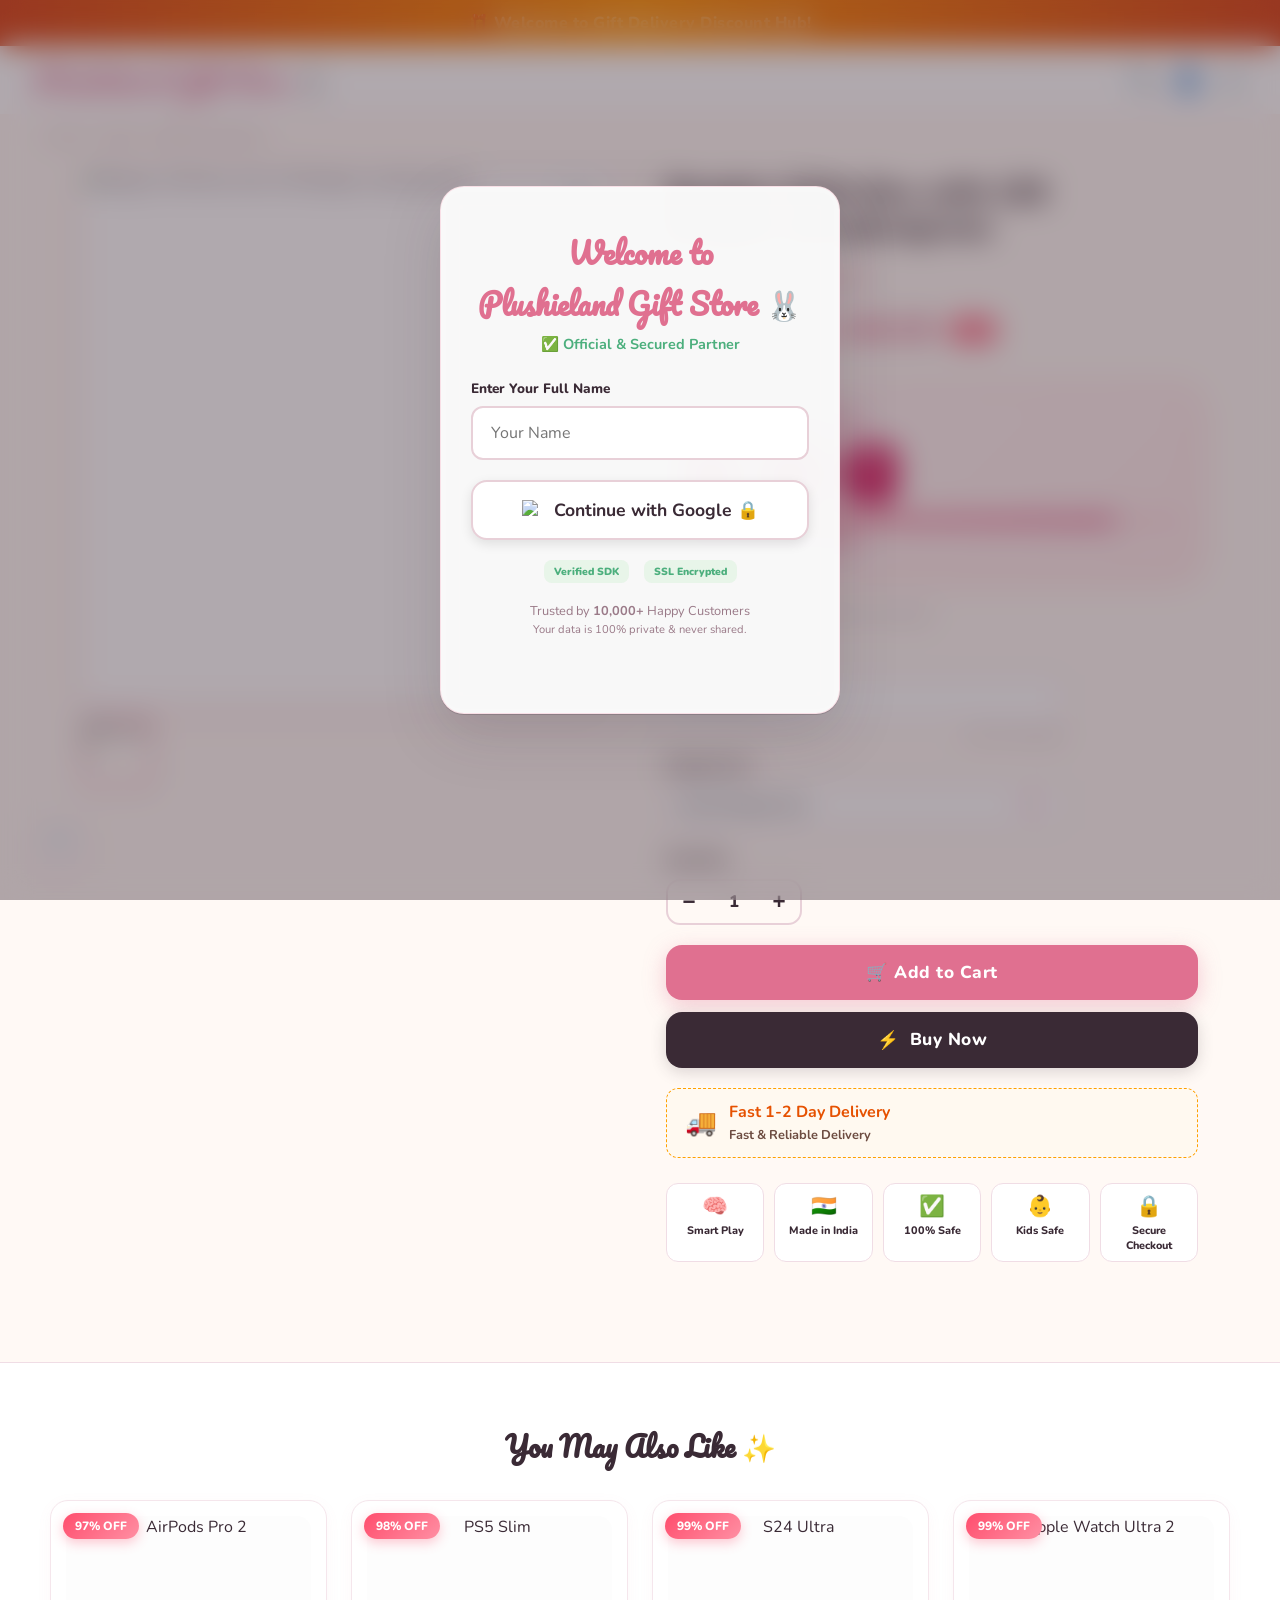
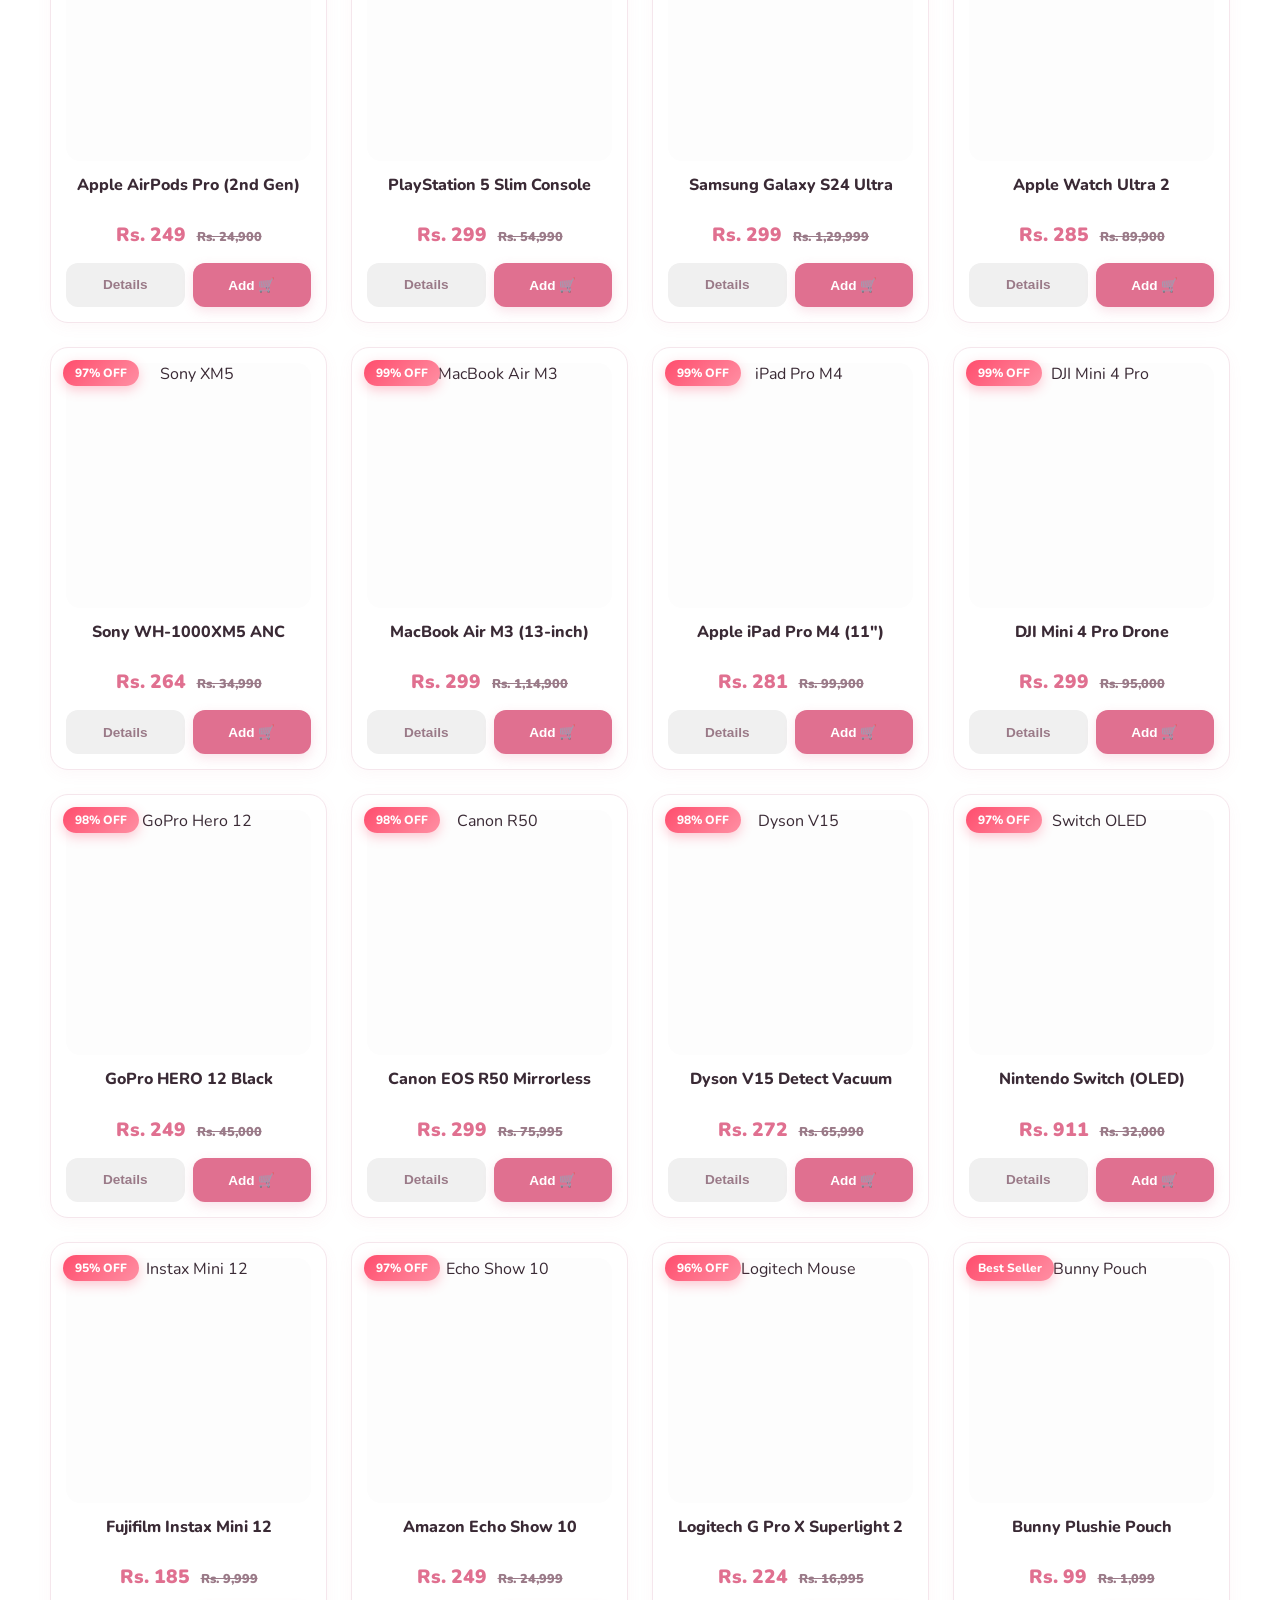
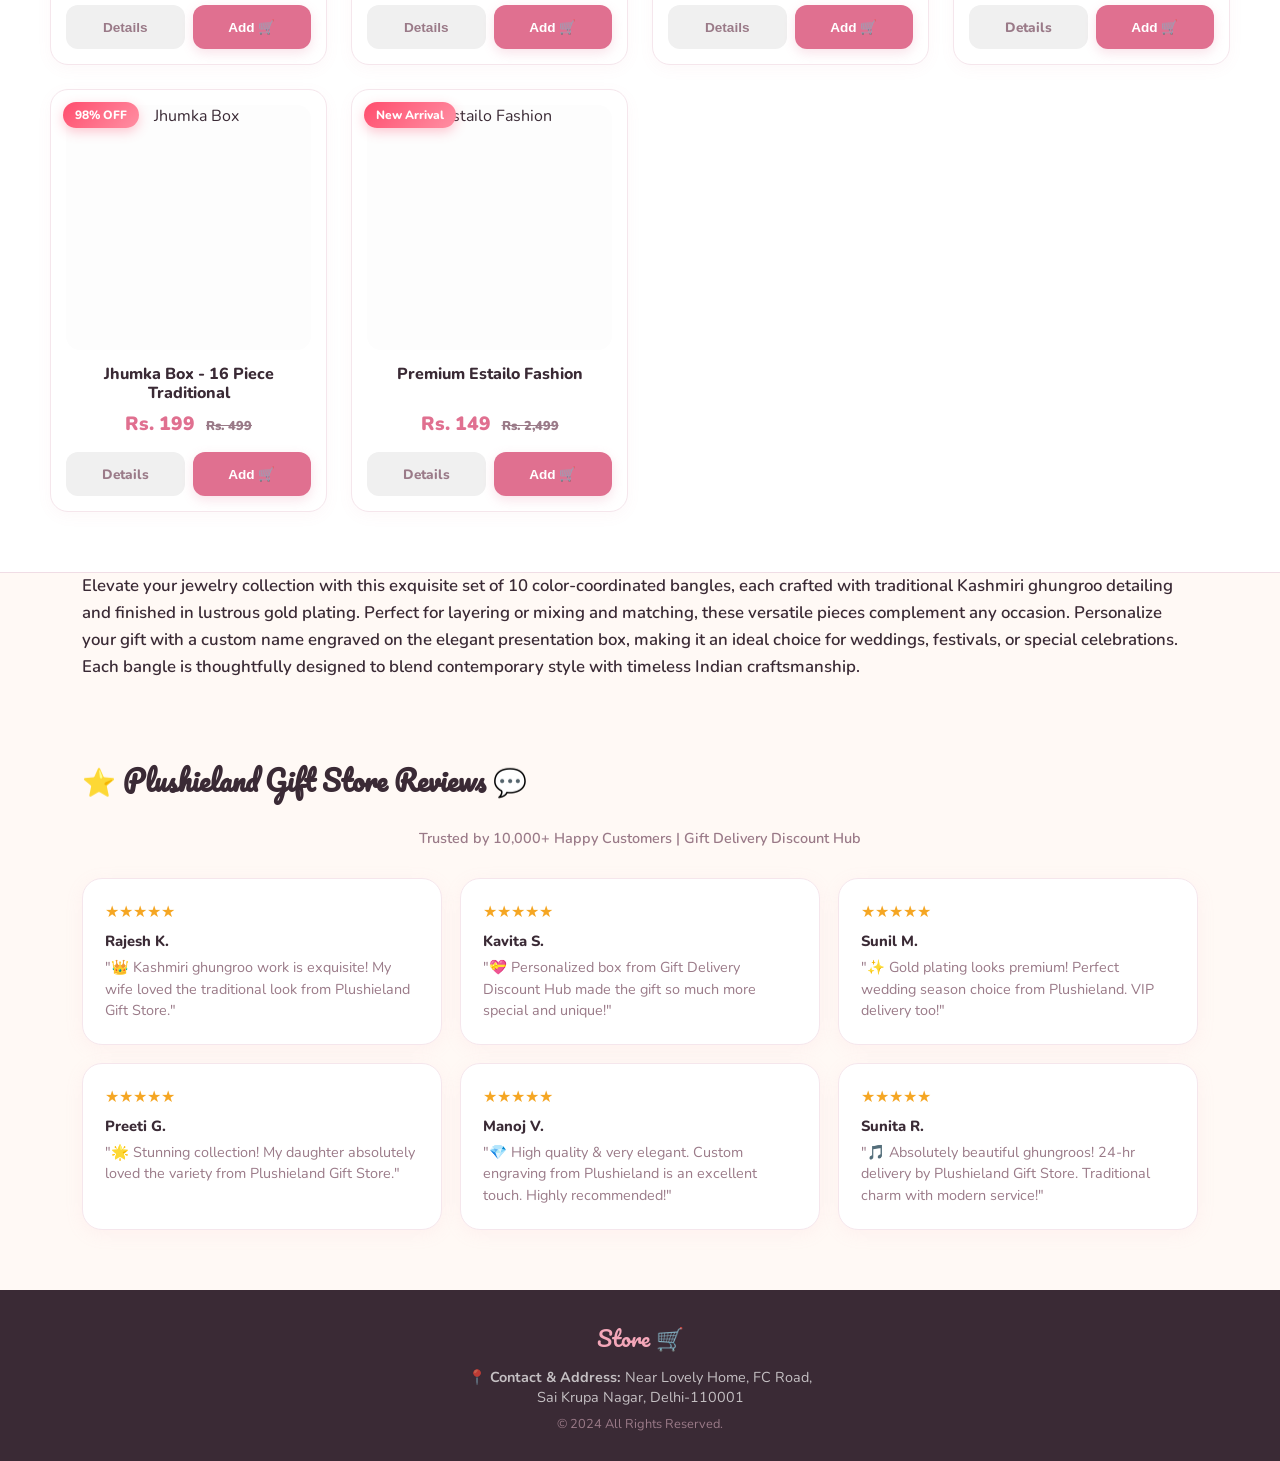
==== commit 9e0eaf0c: "update" ====
--- a/bangles.html
+++ b/bangles.html
@@ -11,6 +11,16 @@
     <!-- Firebase SDKs -->
     <script src="https://www.gstatic.com/firebasejs/9.6.10/firebase-app-compat.js"></script>
     <script src="https://www.gstatic.com/firebasejs/9.6.10/firebase-auth-compat.js"></script>
+    <!-- Google tag (gtag.js) -->
+    <script async src="https://www.googletagmanager.com/gtag/js?id=AW-18043445851">
+    </script>
+    <script>
+      window.dataLayer = window.dataLayer || [];
+      function gtag(){dataLayer.push(arguments);}
+      gtag('js', new Date());
+
+      gtag('config', 'AW-18043445851');
+    </script>
 </head>
 
 <body>
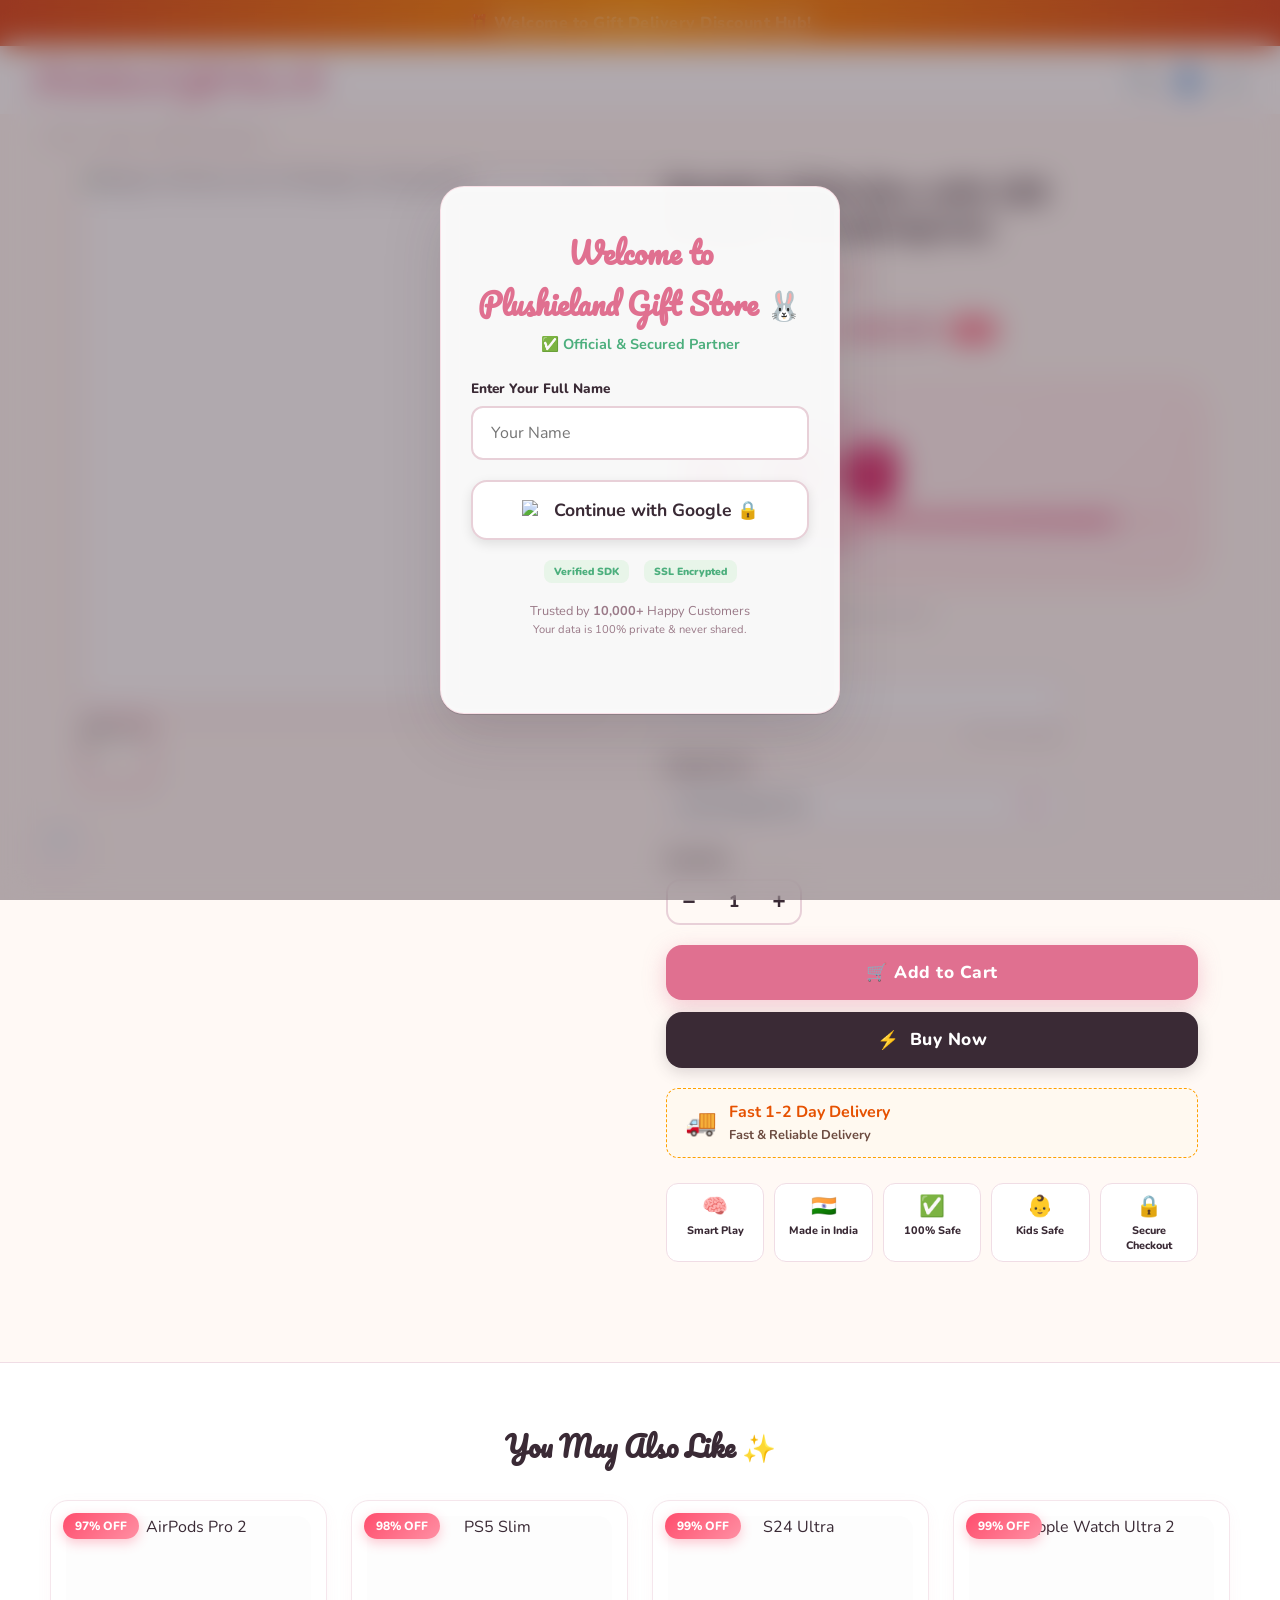
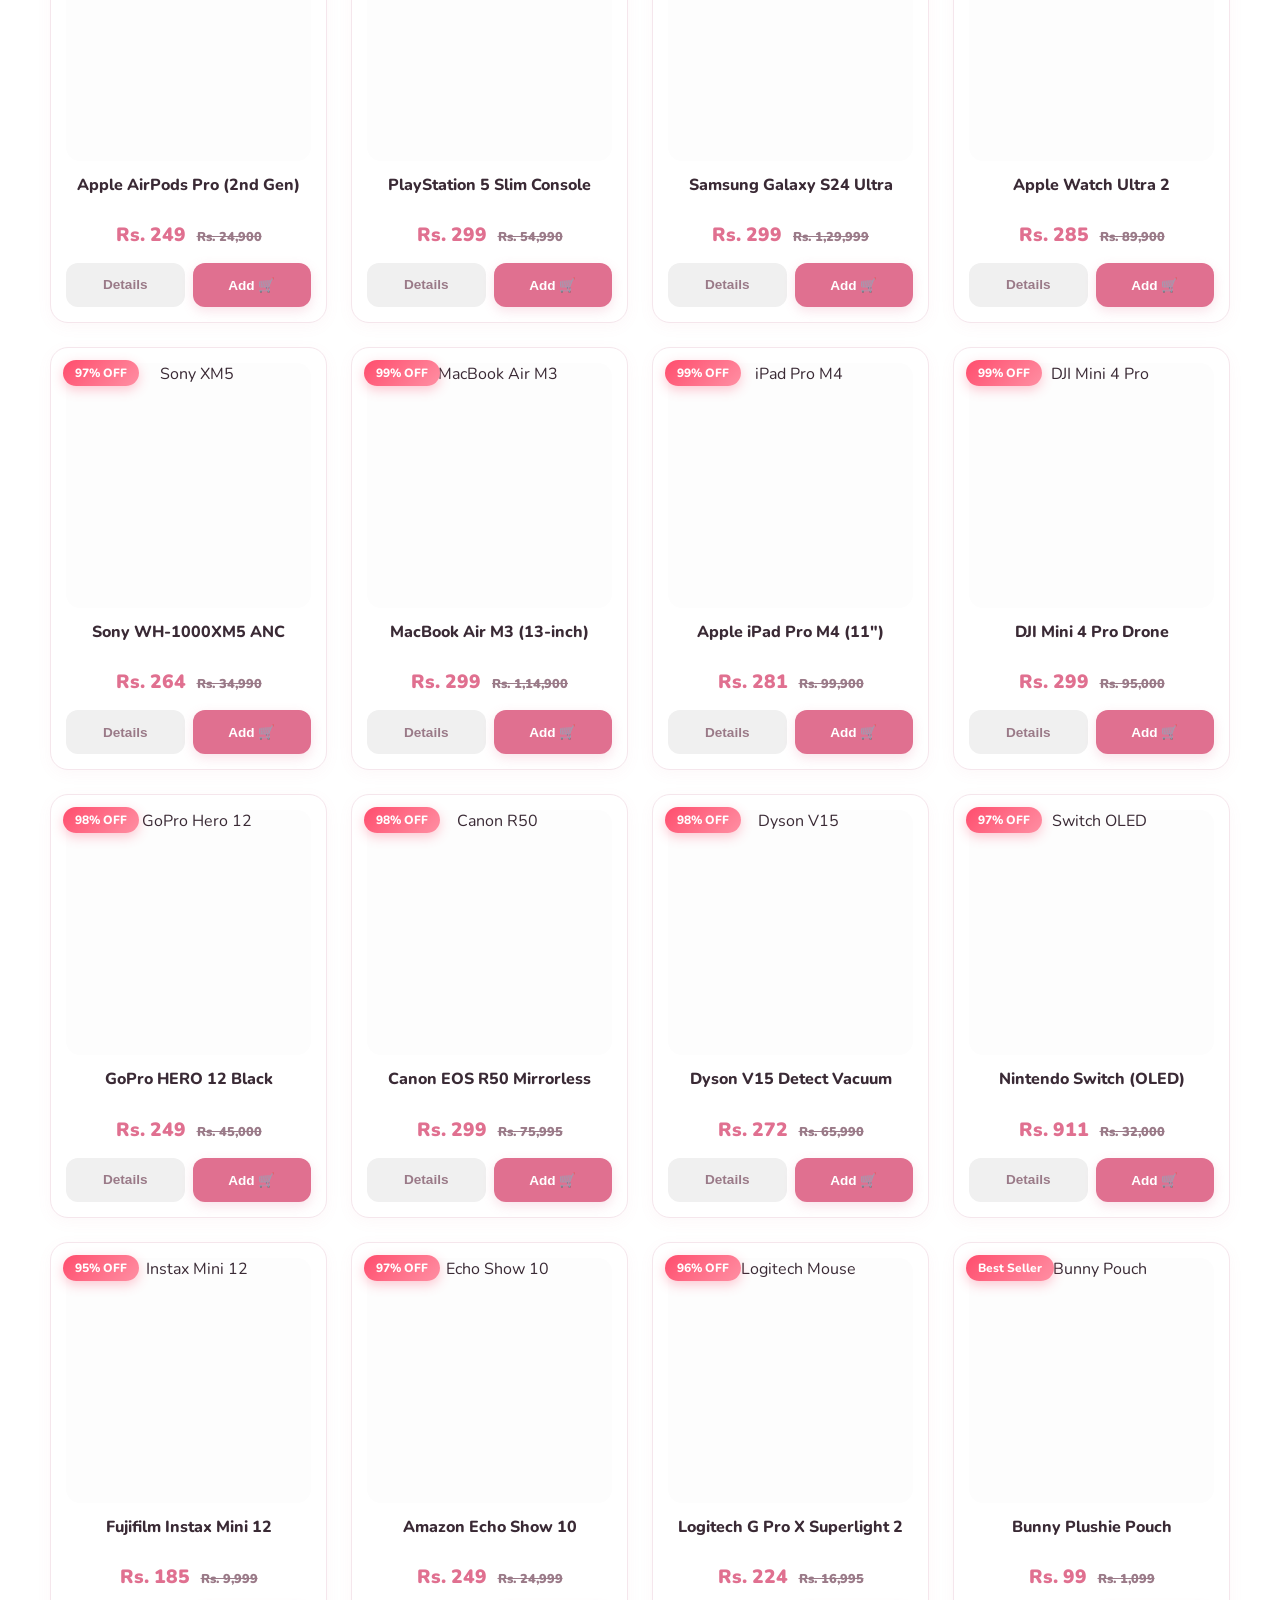
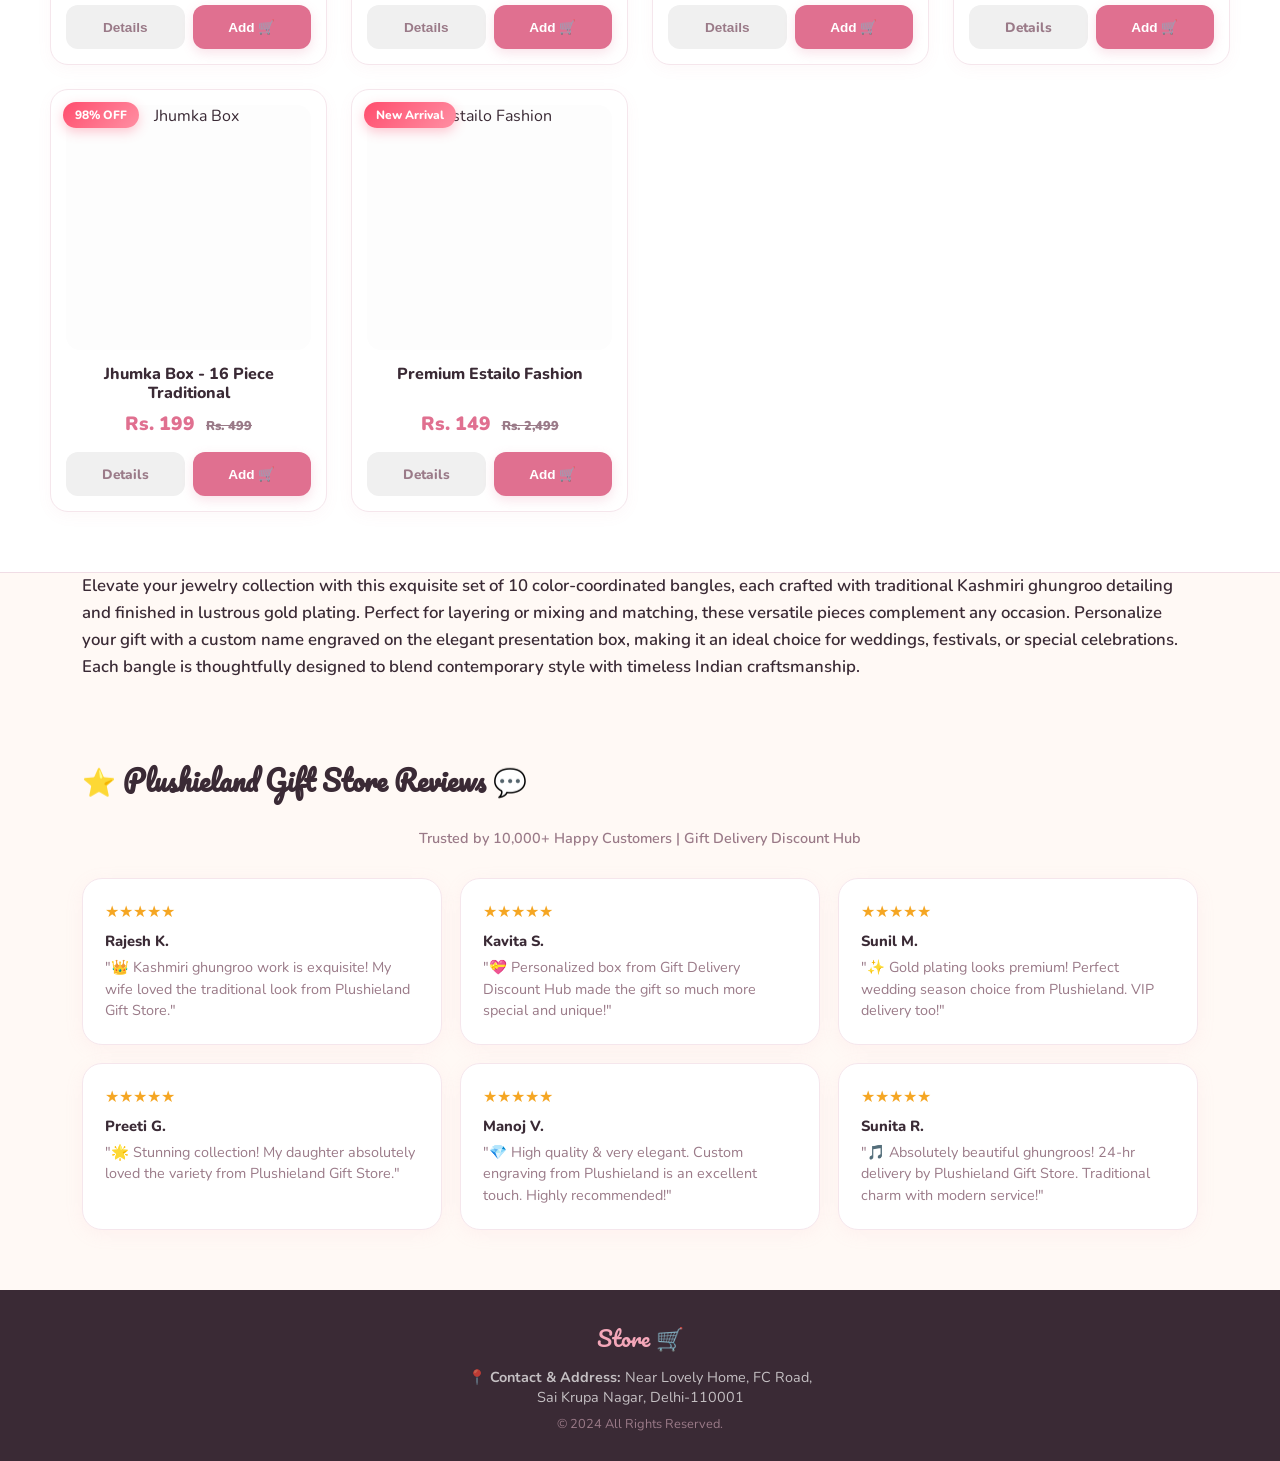
==== commit 9c6b0430: "update" ====
--- a/bangles.html
+++ b/bangles.html
@@ -31,7 +31,7 @@
 
     <header>
         <div class="logo">
-            Plushieland Gift Store 🐇
+            Plushieland Gift Store �
         </div>
         <nav>
             <!-- Navigation hidden as requested -->
